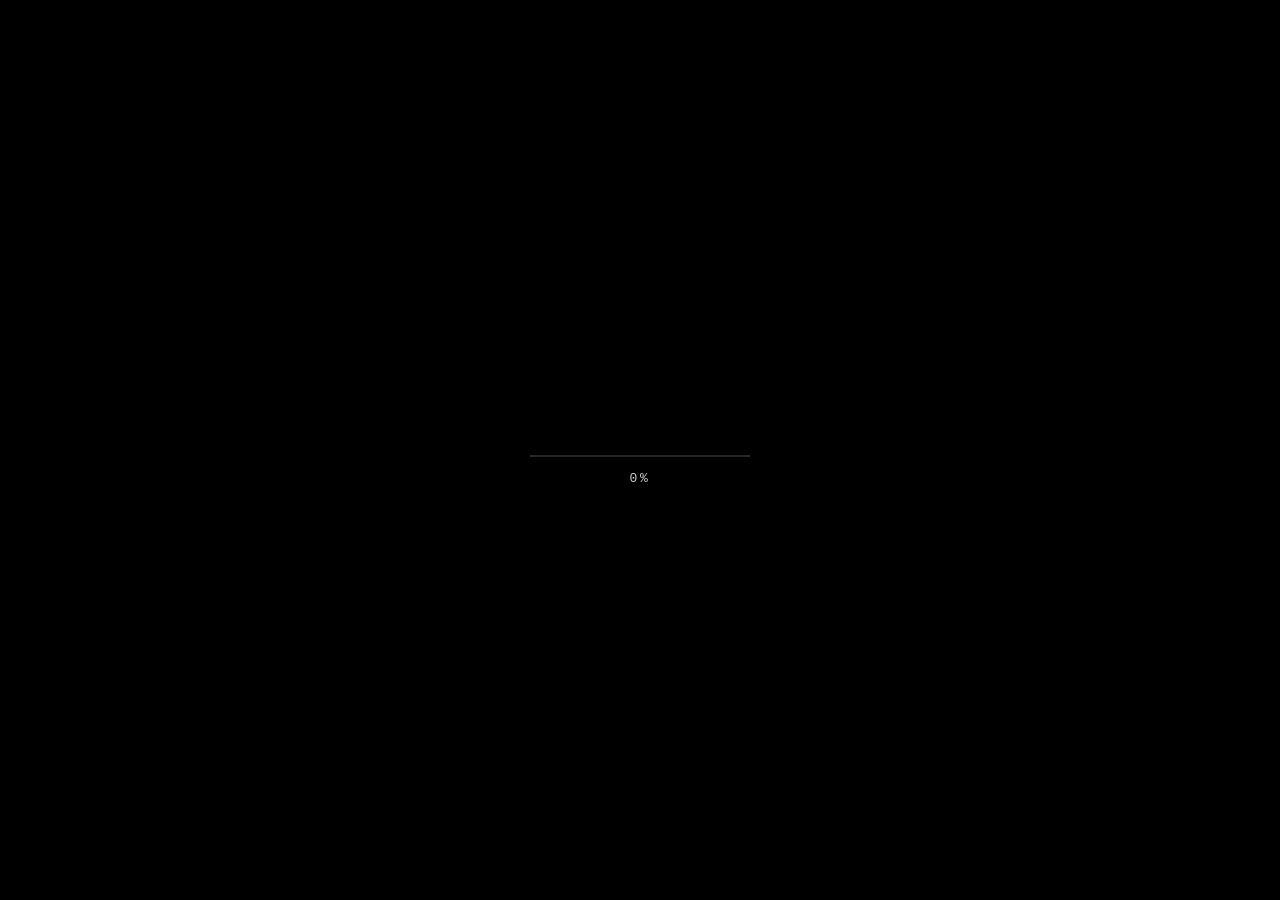
==== index.html @ 99e45f7d "first commit" ====
<!DOCTYPE html>
<html lang="en">
<head>
<meta charset="UTF-8" />
<meta name="viewport" content="width=device-width, initial-scale=1.0" />
<title>5amclouds — Photography</title>
<meta name="description" content="5amclouds photography portfolio" />
<link rel="stylesheet" href="css/style.css" />
<script type="importmap">
{
  "imports": {
    "three": "https://unpkg.com/three@0.160.0/build/three.module.js"
  }
}
</script>
</head>
<body>

  <!-- Loading Screen -->
  <div id="loader" class="loader">
    <pre id="ascii-text" class="ascii-text" aria-hidden="true"></pre>
    <div class="loader-bottom">
      <div class="loader-bar"><div id="loader-bar-fill" class="loader-bar-fill"></div></div>
      <div id="loader-percent" class="loader-percent">0%</div>
    </div>
  </div>

  <!-- Main Site -->
  <div id="site" class="site">
    <header class="chrome-header">
      <span class="brand-mark">5AMCLOUDS</span>
      <a href="info.html" class="info-link">Info</a>
    </header>

    <canvas id="scene-canvas"></canvas>

    <footer class="chrome-footer">
      <p>&copy; <span id="year"></span> 5amclouds</p>
    </footer>
  </div>

  <!-- Detail Panel -->
  <div id="detail" class="detail">
    <div class="detail-scrim"></div>
    <button id="detailClose" class="detail-close" aria-label="Close">&times;</button>
    <div class="detail-panel">
      <p class="detail-category" id="detailCategory"></p>
      <h2 class="detail-title" id="detailTitle"></h2>
      <p class="detail-description" id="detailDescription"></p>
      <div class="detail-meta">
        <div class="detail-meta-row">
          <span class="detail-meta-label">File</span>
          <span class="detail-meta-value" id="detailFile"></span>
        </div>
      </div>
      <button id="detailCloseBtn" class="detail-close-btn">Close</button>
    </div>
  </div>

  <script src="js/data.js"></script>
  <script type="module" src="js/gallery.js"></script>
</body>
</html>
---- css/style.css ----
:root {
  --white: #ffffff;
  --black: #000000;
  --maroon: #580000;
  --maroon-light: #8a1a1a;
  --shadow: rgba(0, 0, 0, 0.35);
  --serif: Georgia, 'Times New Roman', Times, serif;
  --sans: 'Helvetica Neue', Arial, sans-serif;
}

* { box-sizing: border-box; }

html, body {
  margin: 0;
  padding: 0;
  width: 100%;
  height: 100%;
  background: var(--white);
  color: var(--black);
  font-family: var(--sans);
  overflow: hidden;
}

body.info-body { overflow: auto; }

/* ---------- Loading Screen ---------- */
.loader {
  position: fixed;
  inset: 0;
  background: var(--black);
  color: var(--white);
  display: flex;
  flex-direction: column;
  align-items: center;
  justify-content: center;
  z-index: 1000;
  transition: opacity 0.9s cubic-bezier(0.4, 0, 0.2, 1), visibility 0.9s;
}

.loader.hidden {
  opacity: 0;
  visibility: hidden;
  pointer-events: none;
}

.ascii-text {
  font-family: 'Courier New', monospace;
  font-weight: bold;
  font-size: clamp(14px, 4vw, 34px);
  letter-spacing: 0.35em;
  color: var(--white);
  margin: 0 0 40px 0;
  white-space: pre;
  text-align: center;
}

.ascii-text .noise {
  color: rgba(255, 255, 255, 0.25);
}

.loader-bottom {
  display: flex;
  flex-direction: column;
  align-items: center;
  gap: 14px;
  width: 220px;
}

.loader-bar {
  width: 100%;
  height: 2px;
  background: rgba(255, 255, 255, 0.15);
}

.loader-bar-fill {
  height: 100%;
  width: 0%;
  background: var(--white);
  transition: width 0.15s linear;
}

.loader-percent {
  font-family: 'Courier New', monospace;
  font-size: 13px;
  letter-spacing: 0.2em;
  color: rgba(255, 255, 255, 0.8);
}

/* ---------- Site chrome ---------- */
.site {
  position: fixed;
  inset: 0;
  opacity: 0;
  transition: opacity 1s ease;
}

.site.visible { opacity: 1; }

.chrome-header {
  position: fixed;
  top: 0;
  left: 0;
  right: 0;
  display: flex;
  align-items: center;
  justify-content: space-between;
  padding: 28px 36px;
  z-index: 20;
  pointer-events: none;
}

.chrome-header > * { pointer-events: auto; }

.brand-mark {
  font-family: var(--sans);
  font-weight: 800;
  font-size: 14px;
  letter-spacing: 0.18em;
  color: var(--black);
}

.info-link {
  font-family: var(--sans);
  font-size: 13px;
  letter-spacing: 0.12em;
  text-transform: uppercase;
  color: var(--black);
  text-decoration: none;
  border-bottom: 1px solid transparent;
  transition: border-color 0.25s ease, color 0.25s ease;
}

.info-link:hover {
  color: var(--maroon);
  border-color: var(--maroon);
}

.chrome-footer {
  position: fixed;
  bottom: 0;
  left: 0;
  padding: 22px 36px;
  z-index: 20;
  pointer-events: none;
}

.chrome-footer p {
  margin: 0;
  font-size: 12px;
  letter-spacing: 0.08em;
  color: rgba(0, 0, 0, 0.5);
}

#scene-canvas {
  position: fixed;
  inset: 0;
  display: block;
  cursor: pointer;
}

/* ---------- Detail Panel ---------- */
.detail {
  position: fixed;
  inset: 0;
  z-index: 50;
  opacity: 0;
  visibility: hidden;
  transition: opacity 0.5s ease, visibility 0.5s;
}

.detail.open {
  opacity: 1;
  visibility: visible;
}

.detail-scrim {
  position: absolute;
  inset: 0;
  background: rgba(0, 0, 0, 0.82);
}

.detail-close {
  position: absolute;
  top: 28px;
  right: 36px;
  background: none;
  border: none;
  color: var(--white);
  font-size: 30px;
  line-height: 1;
  cursor: pointer;
  z-index: 2;
}

.detail-close:hover { color: var(--maroon-light); }

.detail-panel {
  position: absolute;
  top: 50%;
  right: 8%;
  transform: translateY(-50%);
  max-width: 460px;
  width: 90%;
  color: var(--white);
}

.detail-category {
  margin: 0 0 14px;
  font-size: 12px;
  letter-spacing: 0.2em;
  text-transform: uppercase;
  color: var(--maroon-light);
}

.detail-title {
  margin: 0 0 20px;
  font-family: var(--serif);
  font-weight: 400;
  font-size: clamp(28px, 4vw, 40px);
  color: var(--white);
}

.detail-description {
  margin: 0 0 24px;
  font-size: 15px;
  line-height: 1.6;
  color: rgba(255, 255, 255, 0.75);
}

.detail-description:empty { display: none; }

.detail-meta {
  border-top: 1px solid rgba(255, 255, 255, 0.2);
  padding-top: 16px;
  margin-bottom: 28px;
}

.detail-meta-row {
  display: flex;
  justify-content: space-between;
  font-size: 13px;
  padding: 4px 0;
}

.detail-meta-label {
  color: rgba(255, 255, 255, 0.5);
  letter-spacing: 0.08em;
}

.detail-meta-value {
  color: var(--white);
  font-family: 'Courier New', monospace;
}

.detail-close-btn {
  background: none;
  border: 1px solid rgba(255, 255, 255, 0.5);
  color: var(--white);
  padding: 10px 22px;
  font-size: 13px;
  letter-spacing: 0.1em;
  text-transform: uppercase;
  cursor: pointer;
  transition: background 0.25s ease, border-color 0.25s ease;
}

.detail-close-btn:hover {
  background: var(--maroon);
  border-color: var(--maroon);
}

@media (max-width: 640px) {
  .detail-panel {
    right: 6%;
    left: 6%;
    max-width: none;
  }
}

/* ---------- Info Page ---------- */
.info-main {
  display: flex;
  flex-wrap: wrap;
  gap: 60px;
  max-width: 1200px;
  margin: 0 auto;
  padding: 140px 36px 100px;
}

.info-left {
  flex: 1 1 460px;
}

.info-right {
  flex: 0 1 320px;
  padding-top: 4px;
}

.info-label {
  font-size: 12px;
  letter-spacing: 0.2em;
  text-transform: uppercase;
  color: rgba(0, 0, 0, 0.45);
  margin: 0 0 22px;
}

.info-headline {
  font-family: var(--serif);
  font-weight: 400;
  font-size: clamp(30px, 5vw, 52px);
  line-height: 1.25;
  margin: 0 0 28px;
  color: var(--black);
}

.info-body-text {
  font-size: 16px;
  line-height: 1.7;
  color: rgba(0, 0, 0, 0.7);
  max-width: 640px;
}

.info-body-text code {
  background: rgba(0, 0, 0, 0.06);
  padding: 2px 6px;
  font-size: 14px;
}

.info-contact-row {
  display: flex;
  flex-direction: column;
  gap: 4px;
  padding: 14px 0;
  border-bottom: 1px solid rgba(0, 0, 0, 0.1);
}

.info-contact-label {
  font-size: 12px;
  letter-spacing: 0.1em;
  text-transform: uppercase;
  color: rgba(0, 0, 0, 0.45);
}

.info-contact-value {
  font-size: 16px;
  color: var(--black);
}

.info-contact-link {
  color: var(--maroon);
  text-decoration: none;
}

.info-contact-link:hover {
  text-decoration: underline;
}

.info-footer {
  position: static;
  padding: 0 36px 60px;
}

@media (max-width: 640px) {
  .info-main { padding-top: 110px; }
}
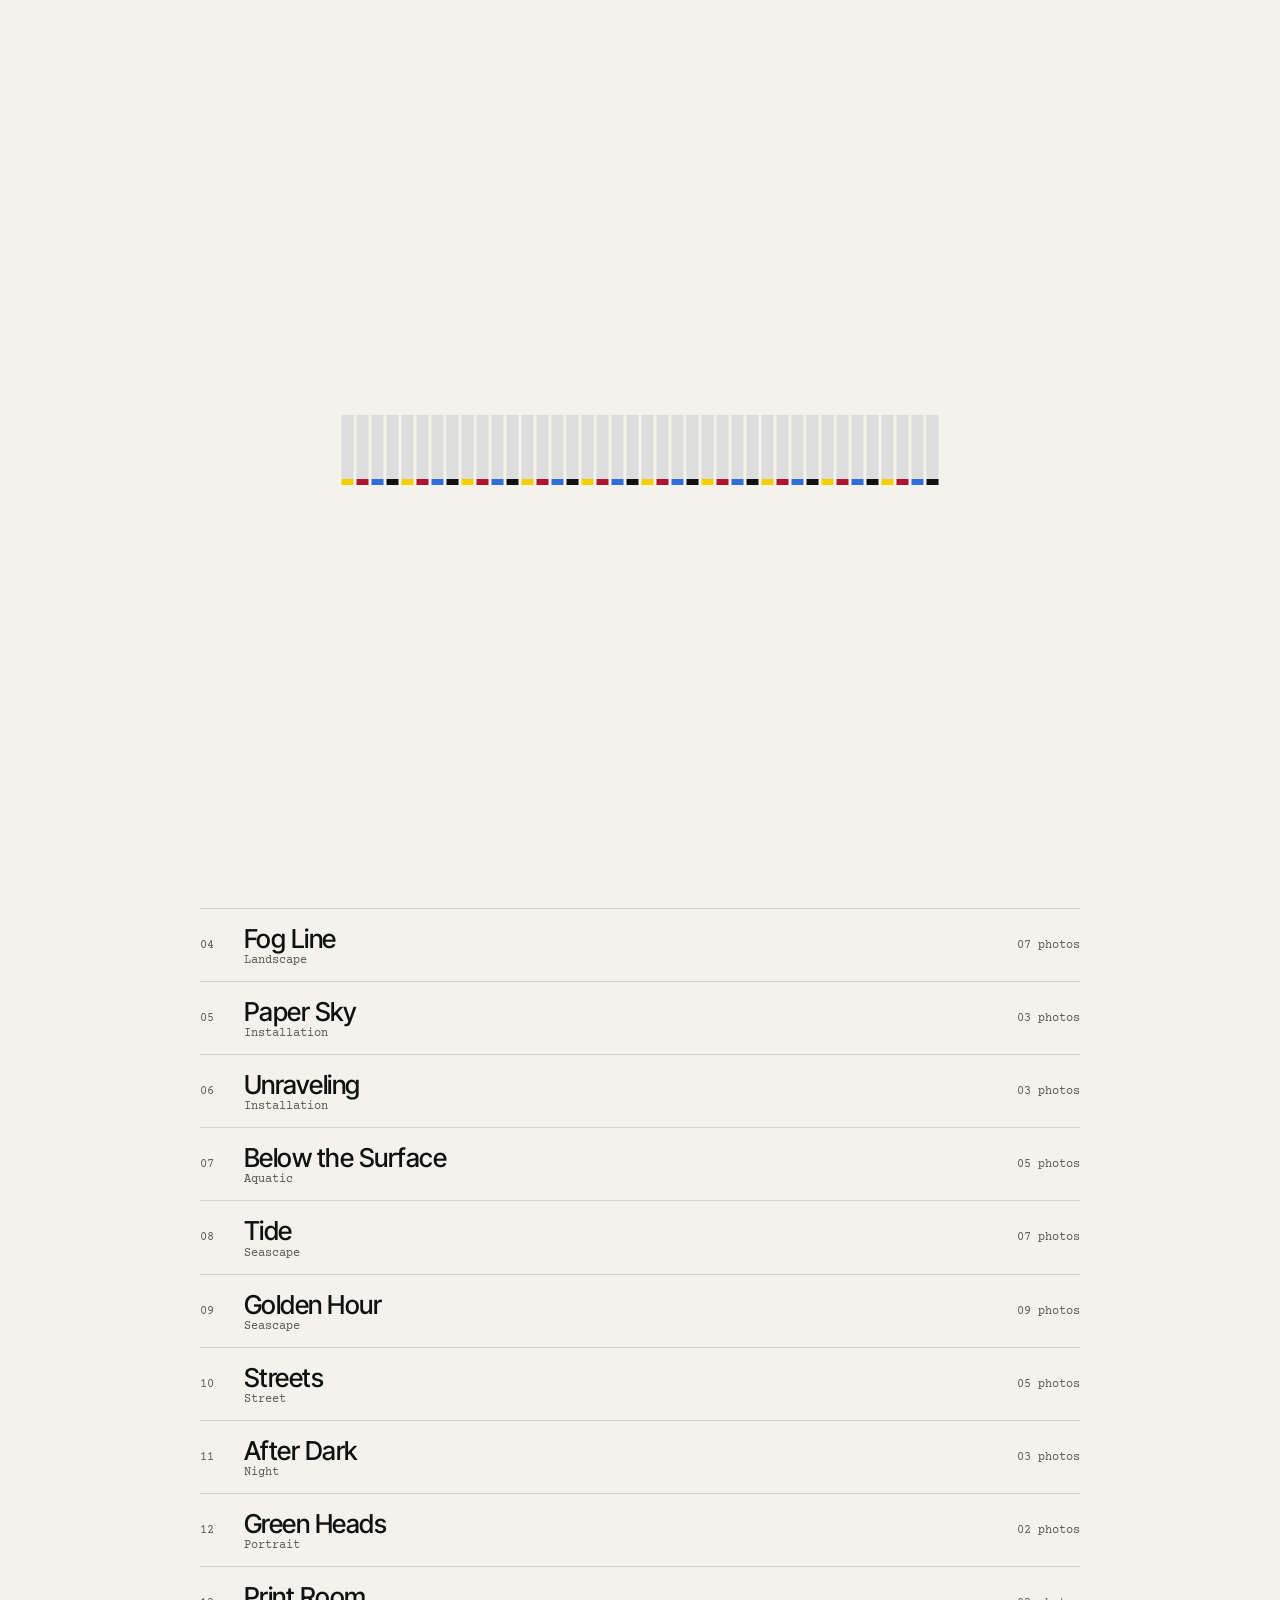
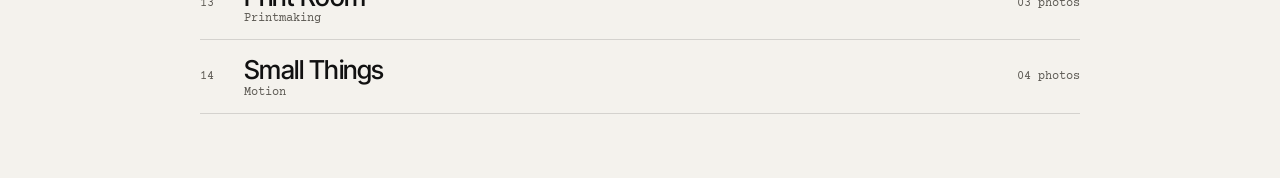
==== commit 8e5ff964: "portfolio incoming heh" ====
--- a/index.html
+++ b/index.html
@@ -1,63 +1,1072 @@
-<!DOCTYPE html>
+<!doctype html>
 <html lang="en">
 <head>
-<meta charset="UTF-8" />
-<meta name="viewport" content="width=device-width, initial-scale=1.0" />
-<title>5amclouds — Photography</title>
-<meta name="description" content="5amclouds photography portfolio" />
-<link rel="stylesheet" href="css/style.css" />
-<script type="importmap">
-{
-  "imports": {
-    "three": "https://unpkg.com/three@0.160.0/build/three.module.js"
-  }
-}
-</script>
+<meta charset="utf-8" />
+<meta name="viewport" content="width=device-width, initial-scale=1" />
+<title>Hasina Esteqlal | Photography Archive</title>
+<meta name="description" content="Photography archive of Hasina Esteqlal, Bay Area." />
+<meta property="og:title" content="Hasina Esteqlal | Photography Archive" />
+<meta property="og:description" content="Photography archive of Hasina Esteqlal, Bay Area." />
+<link rel="preconnect" href="https://fonts.googleapis.com" />
+<link rel="preconnect" href="https://fonts.gstatic.com" crossorigin />
+<link rel="stylesheet" href="https://fonts.googleapis.com/css2?family=Inter+Tight:wght@300;400;500;600&family=Courier+Prime&family=Caveat:wght@500&display=swap" />
+<link rel="stylesheet" href="https://fonts.googleapis.com/css2?family=Inter+Tight:wght@700&display=swap" />
+<link rel="stylesheet" href="https://fonts.googleapis.com/css2?family=Libre+Caslon+Text:wght@400;700&display=swap" />
+<link rel="stylesheet" href="https://fonts.googleapis.com/css2?family=Vazirmatn:wght@500&display=swap" />
+<link rel="stylesheet" href="https://fonts.googleapis.com/css2?family=Lalezar&display=swap" />
+<style>
+  :root {
+    --paper: #f4f2ed; --ink: #111; --yellow: #f4d000; --red: #b3122e;
+    --muted: #5d5a54; --line: rgba(17,17,17,.14);
+    --ui: "Inter Tight", system-ui, sans-serif;
+    --mono: "Courier Prime", "Courier New", monospace;
+    --hand: "Caveat", cursive;
+    --pad: clamp(16px, 3vw, 32px);
+  }
+  * { box-sizing: border-box; }
+  html, body { margin: 0; background: var(--paper); color: var(--ink); }
+  body { font: 400 12px/1.5 var(--ui); -webkit-font-smoothing: antialiased; }
+  a { color: inherit; text-decoration: none; }
+  img { -webkit-user-drag: none; user-select: none; -webkit-touch-callout: none; }
+  ::selection { background: var(--yellow); }
+  :focus-visible { outline: 2px solid var(--red); outline-offset: 2px; }
+
+  /* header */
+  .hd { position: fixed; inset: 0 0 auto; z-index: 20; display: flex; justify-content: space-between;
+    align-items: center; gap: 12px; padding: 6px var(--pad); background: rgba(244,242,237,.92);
+    backdrop-filter: blur(8px); border-bottom: 1px solid var(--line); }
+  .hd__id { display: flex; flex-direction: column; justify-content: center; min-height: 44px; }
+  .hd__name { font-weight: 600; font-size: 13px; letter-spacing: -.01em; }
+  .hd__time { font: 12px/1.2 var(--mono); color: var(--muted); }
+  .hd nav { display: flex; align-items: center; flex-wrap: wrap; justify-content: flex-end; }
+  .hd nav a { display: inline-flex; align-items: center; min-height: 44px; min-width: 44px;
+    justify-content: center; padding: 0 6px; }
+  .hd nav a[aria-current="page"] { text-decoration: underline; text-decoration-color: var(--red);
+    text-decoration-thickness: 2px; text-underline-offset: 4px; }
+  .hd nav .sep { color: var(--muted); }
+
+  main { padding-top: 58px; min-height: 100vh; transition: opacity .22s ease; }
+  main.is-out { opacity: 0; }
+  .view { padding: 0 var(--pad); }
+  .label { font: 12px var(--mono); color: var(--muted); }
+
+  /* home */
+  #hero { min-height: 70vh; display: flex; flex-direction: column; align-items: center;
+    justify-content: center; text-align: center; font: 14px/1.6 var(--mono); }
+  #hero span:last-child { color: var(--muted); }
+  .x-sc { position: relative; width: 100%; height: 580px; perspective: 1100px; touch-action: none;
+    cursor: grab; user-select: none; overflow: hidden; }
+  .x-sc.is-drag { cursor: grabbing; }
+  .x-st { position: absolute; left: 50%; top: 50%; transform-style: preserve-3d; }
+  /* true shape: longest side fixed at --L, the other follows the image ratio (--fw, --fh) */
+  .x-c { --L: 60px; position: absolute; width: calc(var(--L) * var(--fw, 1)); height: calc(var(--L) * var(--fh, 1));
+    left: calc(var(--L) * var(--fw, 1) / -2); top: calc(var(--L) * var(--fh, 1) / -2); padding: 0; border: 0; outline: 0;
+    background: none; cursor: pointer; transform: var(--t) scale(var(--s, 1)); transition: transform .2s; }
+  .x-c img { display: block; width: 100%; height: 100%; object-fit: fill; border: 0; outline: 0; padding: 0;
+    box-shadow: 0 1px 4px rgba(0,0,0,.12); pointer-events: none; }
+  .x-c i { position: absolute; left: 50%; top: 100%; margin-top: 3px; transform: translateX(-50%) scale(.625);
+    transform-origin: 50% 0; font: normal 12px/1.3 var(--mono); white-space: nowrap; background: var(--paper); padding: 0 3px;
+    opacity: 0; pointer-events: none; }
+  .x-c:hover, .x-c.is-on { --s: 1.6; }
+  .x-c:hover i, .x-c.is-on i { opacity: 1; }
+  #hero h2 { margin: 4px 0 0; font: 700 28px/1.1 var(--ui); letter-spacing: -.02em; }
+  #hero .x-h { margin: 4px 0 0; font: 12px var(--mono); color: var(--muted); }
+  @media (max-width: 600px) {
+    .x-sc { height: 380px; }
+    .x-c { --L: 43px; }
+  }
+  .list { list-style: none; margin: 0 auto 64px; padding: 0; max-width: 880px; border-top: 1px solid var(--ink); }
+  .list a { display: grid; grid-template-columns: 32px 1fr auto; align-items: baseline; gap: 12px;
+    min-height: 52px; padding: 14px 0; border-bottom: 1px solid var(--line); }
+  .list__name { font-size: clamp(18px, 2.4vw, 26px); font-weight: 500; letter-spacing: -.02em; line-height: 1.2; }
+  .list__cat { display: block; font: 12px var(--mono); color: var(--muted); letter-spacing: 0; font-weight: 400; }
+  .list a:hover .list__name { color: var(--red); }
+
+  /* series */
+  .s-head { display: flex; flex-direction: column; align-items: flex-start; gap: 8px; padding: 20px 0 0; }
+  .s-head h1 { margin: 0; font: 500 64px/1 var(--hand); color: var(--red); }
+  .row { --h: 56vh; --can: 110px; overflow-x: auto; overflow-y: hidden; padding: 64px var(--pad) 60px;
+    margin: 0 calc(-1 * var(--pad)); scrollbar-width: none; scroll-snap-type: x proximity; }
+  .row::-webkit-scrollbar { display: none; }
+  .x-film { display: flex; align-items: center; width: max-content; }
+  .x-can { position: relative; z-index: 2; flex: none; width: var(--can); height: calc(var(--h) * .5 + 60px);
+    display: flex; flex-direction: column; filter: drop-shadow(2px 3px 0 rgba(17,17,17,.18)); transform: rotate(-1.5deg); }
+  .x-can i { height: 16px; margin: 0 -6px; border: 1.5px solid var(--ink); border-radius: 7px 9px 6px 8px;
+    background: repeating-linear-gradient(90deg, #8f8d88 0 6px, #b9b7b1 6px 9px); }
+  .x-can div { flex: 1; margin: -1px 0; border: 1.5px solid var(--ink); background: #1f7a3a; color: #fff;
+    display: flex; flex-direction: column; align-items: center; justify-content: center; gap: 6px;
+    text-align: center; padding: 6px; border-radius: 3px 5px 2px 4px; }
+  .x-can b { font: 700 clamp(24px, 3.4vw, 34px)/1 var(--ui); letter-spacing: -.02em; }
+  .x-can small { font: 600 12px/1.2 var(--ui); text-transform: uppercase; letter-spacing: .06em; overflow-wrap: anywhere; }
+  .x-can em { font: normal 12px var(--mono); }
+  .x-strip { position: relative; display: flex; align-items: center; gap: 10px; margin: 0 40px 0 -16px; padding: 28px 10px 28px 26px;
+    border-radius: 4px 10px 6px 12px / 12px 5px 10px 6px;
+    background: url("data:image/svg+xml,%3Csvg xmlns='http://www.w3.org/2000/svg' width='66' height='28'%3E%3Cg fill='%23f4f2ed'%3E%3Crect x='5' y='9' width='12' height='10' rx='3'/%3E%3Crect x='27' y='8.5' width='12.5' height='10.5' rx='3.5'/%3E%3Crect x='49' y='9.5' width='11.5' height='9.5' rx='2.5'/%3E%3C/g%3E%3C/svg%3E") repeat-x left top,
+      url("data:image/svg+xml,%3Csvg xmlns='http://www.w3.org/2000/svg' width='66' height='28'%3E%3Cg fill='%23f4f2ed'%3E%3Crect x='6' y='9.5' width='11.5' height='9.5' rx='3'/%3E%3Crect x='27.5' y='9' width='12' height='10' rx='2.5'/%3E%3Crect x='48' y='8.5' width='12.5' height='10.5' rx='3.5'/%3E%3C/g%3E%3C/svg%3E") repeat-x left bottom, #111; }
+  .x-strip::after { content: ""; position: absolute; left: calc(100% - 1px); top: 0; bottom: 0; width: 36px; background: inherit;
+    clip-path: polygon(0 0, 55% 0, 80% 7%, 45% 15%, 95% 24%, 60% 35%, 100% 46%, 50% 57%, 85% 68%, 40% 78%, 75% 89%, 35% 100%, 0 100%); }
+  .x-fr { position: relative; flex: none; }
+  .x-fr:nth-child(odd) { transform: rotate(-.5deg); }
+  .x-fr:nth-child(even) { transform: rotate(.4deg); }
+  .x-clean { display: flex; align-items: center; gap: 24px; width: max-content; }
+  .x-clean .x-cf { position: relative; flex: none; }
+  .row .x-clean .next { padding-left: 16px; }
+  .row button { display: block; height: var(--h); padding: 0; border: 0; background: #4a281a; cursor: zoom-in;
+    scroll-snap-align: start; border-radius: 3px; overflow: hidden; }
+  .row img { display: block; height: 100%; width: 100%; object-fit: cover; }
+  .row button { position: relative; }
+  .x-strip button { background: #222; }
+  .x-clean button { background: var(--line); }
+  .x-note { position: absolute; left: 14px; display: flex; flex-direction: column; align-items: flex-start;
+    font: 500 21px/1 var(--hand); color: #2a2622; white-space: nowrap; pointer-events: none; }
+  .x-note svg { width: 34px; height: 26px; margin-left: 8px; }
+  .x-note.up { bottom: calc(100% + 28px); }
+  .x-note.dn { top: calc(100% + 28px); flex-direction: column-reverse; left: auto; right: 14px; align-items: flex-end; }
+  .x-note.dn svg { transform: scaleY(-1); margin: 0 8px 0 0; }
+  .row .next { flex: none; padding: 0 24px 0 4px; font: 500 30px var(--hand); color: var(--red); white-space: nowrap; }
+  .row .next:hover { text-decoration: underline; }
+  .bar { height: 2px; background: var(--line); margin: 8px 0 12px; }
+  .bar i { display: block; height: 100%; width: 0; background: var(--ink); }
+  .s-foot { display: flex; justify-content: space-between; padding-bottom: 32px; }
+  .row.is-clean { padding-top: 16px; }
+
+  /* home list: exhibited tag */
+  .x-exh { margin-left: 10px; font: 400 12px var(--mono); color: var(--muted); letter-spacing: 0; vertical-align: middle; white-space: nowrap; }
+
+  /* exhibition wall (On Silence) */
+  .x-sr { position: absolute; width: 1px; height: 1px; overflow: hidden; clip: rect(0 0 0 0); white-space: nowrap; }
+  .x-wv { min-height: calc(100vh - 58px); padding-bottom: 4px; background: var(--paper); }
+  .x-wv__in { max-width: 1320px; margin: 0 auto; }
+  .x-wall { display: grid; grid-template-columns: minmax(0, 1fr); margin: 24px auto 0; }
+  /* puzzle tiling: rows of grid cells, one gutter, heights solved from the wall width */
+  .x-tl { --g: 6px; container-type: inline-size; display: flex; flex-direction: column; gap: var(--g); min-width: 0; }
+  @media (min-width: 600px) { .x-tl { --g: 12px; } }
+  .x-r { display: grid; gap: var(--g); grid-template-columns: var(--c); grid-template-rows: minmax(0, 1fr); height: var(--h); }
+  .x-r > .x-pr { height: 100%; min-height: 0; }
+  .x-r2 { grid-template-columns: calc((800cqw - 2 * var(--g)) / 17) minmax(0, 1fr); grid-template-rows: minmax(0, 1fr) minmax(0, 1fr);
+    height: calc((1200cqw - 3 * var(--g)) / 17); }
+  .x-r2 > .x-pr:first-child { grid-row: 1 / 3; }
+  .x-r .x-pr button { height: 100%; }
+  .x-pr { min-width: 0; opacity: 0; transform: translateY(32px);
+    transition: opacity .8s ease var(--dl, 0ms), transform .8s cubic-bezier(.2,.7,.2,1) var(--dl, 0ms); }
+  .x-pr.is-in { opacity: 1; transform: none; }
+  .x-pr button { position: relative; display: block; width: 100%; padding: 0; border: 0; outline: 0; overflow: hidden;
+    background: transparent; cursor: zoom-in; transform: rotate(0); box-shadow: 0 4px 14px -8px rgba(40,30,15,.28); }
+  .x-pr button:focus-visible { outline: 2px solid var(--red); outline-offset: 2px; }
+  .x-pr img { display: block; width: 100%; height: 100%; object-fit: cover; border: 0; outline: 0; padding: 0; transform: rotate(0); }
+  .x-wall > .s-head { padding: 40px 0 20px; }
+  .x-stm { padding: 8px 0 36px; }
+  .x-stm__sh > * { max-width: 68ch; }
+  .x-stm__sh { position: relative; margin: 0; padding: 30px 28px 26px; background: #fff; color: #1d1b18;
+    font: 400 15px/1.65 "Libre Caslon Text", Georgia, serif; transform: rotate(0);
+    box-shadow: 0 1px 2px rgba(40,30,15,.1), 0 14px 24px -14px rgba(40,30,15,.45); }
+  .x-stm__sh h2 { margin: 0 0 14px; font: inherit; font-weight: 700; }
+  .x-stm__sh p { margin: 0 0 14px; }
+  .x-stm__sh p:last-child { margin: 0; }
+  .x-stm__ex { margin: 16px 0 0; font: 12px var(--mono); color: var(--muted); text-align: center; }
+  .x-wv .next { display: flex; align-items: center; width: max-content; min-height: 44px; margin: 64px auto 24px;
+    font: 500 30px var(--hand); color: var(--red); }
+  .x-wv .next:hover { text-decoration: underline; }
+  @media (min-width: 960px) {
+    .x-wall { max-width: 1000px; margin-top: 48px; }
+    .x-stm { padding-bottom: 48px; }
+  }
+  @media (prefers-reduced-motion: reduce) { .x-pr { opacity: 1; transform: none; transition: none; } }
+
+  /* index: stacked deck */
+  .x-dk { --cw: 260px; --ch: 180px; --ang: 24deg; position: relative; height: calc(100vh - 58px); height: calc(100svh - 58px);
+    overflow: hidden; perspective: 1600px; touch-action: none; user-select: none; cursor: grab; background: var(--paper); }
+  .x-dk__sh { position: absolute; left: 50%; top: 50%; width: 120%; height: 140px; margin: -70px 0 0 -60%; pointer-events: none;
+    background: radial-gradient(closest-side, rgba(17,17,17,.16), rgba(17,17,17,0)); filter: blur(10px);
+    transform: translateY(60px) rotate(calc(var(--ang) * -1)); }
+  .x-dk__n { position: absolute; top: 14px; left: var(--pad); z-index: 400; margin: 0; display: flex; flex-direction: column;
+    font: 12px/1.5 var(--mono); pointer-events: none; }
+  .x-dk__n span + span { color: var(--muted); }
+  /* true shape: every card shares one height, width follows its own ratio (--r) */
+  .x-dk__c { position: absolute; left: 50%; top: 50%; width: calc(var(--ch) * var(--r, 1.5)); height: var(--ch);
+    margin: calc(var(--ch) / -2) 0 0 calc(var(--ch) * var(--r, 1.5) / -2);
+    padding: 0; border: 0; background: #ddd; cursor: pointer; will-change: transform;
+    box-shadow: 0 14px 22px -14px rgba(17,17,17,.5), 0 0 0 1px rgba(17,17,17,.06);
+    transition: transform .45s cubic-bezier(.22,.61,.36,1), opacity .3s ease; }
+  .x-dk__c img { display: block; width: 100%; height: 100%; object-fit: fill; pointer-events: none; }
+  .x-dk__c.is-on { cursor: zoom-in; }
+  .x-dk.is-open .x-dk__c, .x-dk.is-open .x-dk__sh { opacity: 0; }
+  .x-dk .x-dk__c.is-hid { opacity: 0; transition: none; }
+  .x-dk__open { position: absolute; inset: 0; z-index: 500; display: flex; align-items: center; justify-content: center;
+    visibility: hidden; cursor: zoom-out; }
+  .x-dk__open.is-open { visibility: visible; }
+  .x-dk__open figure { margin: 0; display: flex; flex-direction: column; align-items: flex-start; }
+  .x-dk__m { background: #ddd; transform-origin: 50% 50%; will-change: transform; }
+  .x-dk__m img { display: block; width: 100%; height: 100%; object-fit: fill; }
+  .x-dk__cap { margin-top: 14px; font: 12px/1.5 var(--mono); opacity: 0; transition: opacity .3s ease; }
+  .x-dk__cap span { display: block; }
+  .x-dk__cap span + span { color: var(--muted); }
+  .x-dk__open.is-open .x-dk__cap.is-in { opacity: 1; transition-delay: .25s; }
+  @media (max-width: 600px) {
+    .x-dk { --cw: 150px; --ch: 105px; --ang: 62deg; height: calc(100vh - 96px); height: calc(100svh - 96px); }
+  }
+  @media (prefers-reduced-motion: reduce) { .x-dk__c, .x-dk__cap { transition: none !important; } }
+
+  /* about */
+  .about { max-width: 1040px; margin: 0 auto; padding: 14vh 0 80px; text-align: center; overflow-x: clip; }
+  .x-ab { margin: 0; font: 400 34px/1.6 var(--ui); letter-spacing: -.02em; color: var(--ink);
+    animation: x-ab-fade .5s ease both; }
+  .x-tw { white-space: nowrap; }
+  .x-br { display: inline-block; white-space: nowrap; color: var(--muted); font-weight: 300; margin: 0 .08em; }
+  .x-th { display: inline-block; position: relative; vertical-align: middle; margin: 0 .12em; padding: 0; border: 0;
+    background: none; cursor: zoom-in; height: 1.6em; aspect-ratio: 4 / 3; font: inherit; line-height: 0;
+    transition: transform .25s cubic-bezier(.2,.7,.2,1); transform-origin: center; z-index: 1; }
+  .x-th.is-p { aspect-ratio: 3 / 4; }
+  .x-th img { display: block; width: 100%; height: 100%; object-fit: fill;
+    animation: x-ab-pop .45s cubic-bezier(.3,1.4,.5,1) both; animation-delay: calc(.55s + var(--i) * .12s); }
+  .x-th:hover, .x-th:focus-visible, .x-th:active { transform: scale(2.2); z-index: 5; }
+  .x-th:focus-visible { outline-offset: 1px; outline-width: 1px; }
+  @keyframes x-ab-fade { from { opacity: 0; } to { opacity: 1; } }
+  @keyframes x-ab-pop { from { transform: scale(0); } to { transform: scale(1); } }
+  .x-ab-meta { margin: 56px 0 0; font: 13px/1.7 var(--mono); color: var(--muted); }
+  .x-ab-meta p { margin: 0; }
+  .x-ab-meta a { display: inline-flex; align-items: center; min-height: 44px; color: var(--ink);
+    border-bottom: 1px solid transparent; }
+  .x-ab-meta a:hover { color: var(--red); }
+  .x-ab-meta .x-ab-links { display: flex; justify-content: center; flex-wrap: wrap; gap: 0 20px; }
+  .x-ab-pt { display: block; width: 100%; max-width: 720px; aspect-ratio: 3 / 2; margin: 48px auto 0; padding: 0; border: 0; outline: 0;
+    background: transparent; cursor: zoom-in; overflow: hidden; transform: none; box-shadow: 0 4px 14px -8px rgba(40,30,15,.28); }
+  .x-ab-pt:focus-visible { outline: 2px solid var(--red); outline-offset: 2px; }
+  .x-ab-pt img { display: block; width: 100%; height: 100%; object-fit: cover; border: 0; }
+  .x-ab-pt + .x-ab-meta { margin-top: 48px; }
+  @media (max-width: 600px) {
+    .about { padding: 8vh 0 56px; }
+    .x-ab { font-size: 22px; }
+    .x-ab-meta { margin-top: 40px; }
+  }
+  @media (prefers-reduced-motion: reduce) {
+    .x-ab, .x-th img { animation: none; }
+    .x-th { transition: none; }
+  }
+  .ft { padding: 24px var(--pad); border-top: 1px solid var(--line); font: 12px var(--mono); color: var(--muted); }
+
+  /* lightbox */
+  .lb { position: fixed; inset: 0; z-index: 50; background: rgba(10,10,10,.94); display: none;
+    align-items: center; justify-content: center; }
+  .lb.is-open { display: flex; }
+  .lb figure { margin: 0; display: flex; flex-direction: column; align-items: center; gap: 12px; }
+  .lb img { max-width: 92vw; max-height: 86vh; object-fit: contain; display: block; }
+  .lb figcaption { font: 12px var(--mono); color: #cfccc4; }
+  .lb button { position: absolute; width: 48px; height: 48px; border: 0; background: none; color: #f4f2ed;
+    font: 22px var(--ui); cursor: pointer; }
+  .lb button:hover { color: var(--yellow); }
+  .lb .x { top: 8px; right: 8px; }
+  .lb .pv { left: 4px; top: 50%; transform: translateY(-50%); }
+  .lb .nx { right: 4px; top: 50%; transform: translateY(-50%); }
+
+  @media (max-width: 600px) {
+    .hd { align-items: flex-start; }
+    .hd nav a { padding: 0 3px; min-width: 44px; }
+    .hd nav .sep { display: none; }
+    main { padding-top: 96px; }
+    .row { --h: 42vh; --can: 80px; padding-top: 58px; padding-bottom: 56px; }
+    .s-head h1 { font-size: 44px; }
+    .x-note { font-size: 19px; }
+    .x-note.opt { display: none; }
+    .list a { grid-template-columns: 26px 1fr auto; }
+  }
+  @media (prefers-reduced-motion: reduce) { main { transition: none; } }
+
+  /* intro overlay, first load only */
+  .x-in { position: fixed; inset: 0; z-index: 1000; background: #f4f2ed; overflow: hidden; cursor: pointer;
+    transition: opacity .8s ease; }
+  .x-in.is-out { opacity: 0; }
+  .x-in__row { position: absolute; left: 50%; top: 50%; transform: translate(-50%, -50%); }
+  .x-in__sq { display: flex; gap: 3px; transform-origin: 0 50%; transition: transform .48s cubic-bezier(.65,0,.35,1); }
+  .x-in__sq.is-gone { transform: scaleX(0); }
+  .x-in__s { box-sizing: content-box; flex: none; width: 12px; height: 64px; border-bottom: 6px solid #111;
+    background: #ddd 50% 50% / cover no-repeat; opacity: 0; will-change: transform; }
+  .x-in__txt { position: absolute; inset: 0; display: flex; flex-direction: column; align-items: center;
+    justify-content: center; gap: 6px; padding: 0 16px; text-align: center; pointer-events: none; }
+  .x-in__name { margin: 0; font: 600 20px/1.2 "Inter Tight", system-ui, sans-serif; color: #141210;
+    text-transform: uppercase; letter-spacing: .32em; margin-right: -.32em; white-space: nowrap; }
+  .x-in__name span { visibility: hidden; }
+  .x-in__name span.on { visibility: visible; }
+  .x-in__name .x-in__caret { visibility: visible; display: none; position: relative; width: 0; height: .9em;
+    vertical-align: -.1em; }
+  .x-in__name .x-in__caret.is-on { display: inline-block; }
+  .x-in__caret::after { content: ""; position: absolute; left: 2px; top: 0; bottom: 0; width: 2px; background: #141210; }
+  .x-in__caret.is-on::after { animation: x-blink 1s steps(1) infinite; }
+  @keyframes x-blink { 50% { opacity: 0; } }
+  /* Farsi hero: Lalezar poster line with a halftone offset shadow */
+  .x-in__fa { position: relative; isolation: isolate; display: inline-block; margin: 0;
+    font: 400 clamp(64px, 16vw, 200px)/1.25 "Lalezar", "Vazirmatn", "Noto Naskh Arabic", sans-serif;
+    font-synthesis: none; color: #141210; letter-spacing: 0; white-space: nowrap; text-align: center;
+    opacity: 0; transform: scale(1.04); transition: opacity .3s ease, transform .5s cubic-bezier(.2,.7,.2,1); }
+  .x-in__fa.on { opacity: 1; transform: none; }
+  .x-in__ink { position: relative; }
+  .x-in__dot { position: absolute; inset: 0; z-index: -1; color: transparent;
+    background: radial-gradient(circle, #8a1c1c 1.5px, transparent 1.7px) 0 0 / 4px 4px;
+    -webkit-background-clip: text; background-clip: text;
+    opacity: 0; transform: translate(0, 0); transition: opacity .25s ease .15s, transform .45s cubic-bezier(.2,.7,.2,1) .15s; }
+  .x-in__fa.on .x-in__dot { opacity: 1; transform: translate(.06em, .06em); }
+  @media (max-width: 600px) {
+    .x-in__s { width: 8px; height: 46px; }
+    .x-in__name { font-size: 18px; letter-spacing: .26em; margin-right: -.26em; }
+  }
+  @media (prefers-reduced-motion: reduce) {
+    .x-in, .x-in__fa, .x-in__dot { transition: none; }
+    .x-in__row, .x-in__caret { display: none !important; }
+    .x-in__name span { visibility: visible; }
+    .x-in__fa { opacity: 1; }
+  }
+</style>
 </head>
 <body>
-
-  <!-- Loading Screen -->
-  <div id="loader" class="loader">
-    <pre id="ascii-text" class="ascii-text" aria-hidden="true"></pre>
-    <div class="loader-bottom">
-      <div class="loader-bar"><div id="loader-bar-fill" class="loader-bar-fill"></div></div>
-      <div id="loader-percent" class="loader-percent">0%</div>
+<div class="x-in" id="intro" aria-hidden="true">
+  <div class="x-in__row"><div class="x-in__sq"></div></div>
+  <div class="x-in__txt"><p class="x-in__fa" dir="rtl" lang="fa"><span class="x-in__dot" aria-hidden="true">حسینه استقلال</span><span class="x-in__ink">حسینه استقلال</span></p><p class="x-in__name"></p></div>
+</div>
+<header class="hd">
+  <a class="hd__id" href="#/">
+    <span class="hd__name">hasina esteqlal</span>
+    <span class="hd__time" id="clock">&nbsp;</span>
+  </a>
+  <nav aria-label="Main">
+    <a href="#/index" data-r="index">index</a><span class="sep">·</span>
+    <a href="#/series/on-silence" data-r="series">series</a><span class="sep">·</span>
+    <a href="#/about" data-r="about">about</a><span class="sep">·</span>
+    <a href="https://www.instagram.com/555amclouds/" target="_blank" rel="noopener">instagram</a>
+  </nav>
+</header>
+
+<main id="app" aria-live="polite"></main>
+
+<div class="lb" id="lb" role="dialog" aria-modal="true" aria-label="Photo viewer">
+  <button class="x" type="button" aria-label="Close">✕</button>
+  <button class="pv" type="button" aria-label="Previous photo">←</button>
+  <figure id="lb-fig"><figcaption id="lb-cap"></figcaption></figure>
+  <button class="nx" type="button" aria-label="Next photo">→</button>
+</div>
+
+<!-- static image references, so every photo ships with the page -->
+<div id="pool" hidden>
+  <img data-f="pomegranate-carpet" src="assets/pomegranate-carpet.jpg alt="" loading="lazy" />
+  <img data-f="pomegranate-dagger" src="assets/pomegranate-dagger.jpg alt="" loading="lazy" />
+  <img data-f="pomegranate-open" src="assets/pomegranate-open.jpg alt="" loading="lazy" />
+  <img data-f="hasina-portrait-yosemite" src="assets/hasina-portrait-yosemite.jpg alt="" loading="lazy" />
+  <img data-f="pomegranate-palm" src="assets/pomegranate-palm.jpg alt="" loading="lazy" />
+  <img data-f="pomegranate-scissors" src="assets/pomegranate-scissors.jpg alt="" loading="lazy" />
+  <img data-f="pomegranate-gold" src="assets/pomegranate-gold.jpg alt="" loading="lazy" />
+  <img data-f="gold-thread-sway" src="assets/gold-thread-sway.jpg alt="" loading="lazy" />
+  <img data-f="gold-thread-coins" src="assets/gold-thread-coins.jpg alt="" loading="lazy" />
+  <img data-f="gold-thread-shade" src="assets/gold-thread-shade.jpg alt="" loading="lazy" />
+  <img data-f="garden-moss-boulders" src="assets/garden-moss-boulders.jpg alt="" loading="lazy" />
+  <img data-f="garden-pagoda-reflection" src="assets/garden-pagoda-reflection.jpg alt="" loading="lazy" />
+  <img data-f="garden-moss-trunk" src="assets/garden-moss-trunk.jpg alt="" loading="lazy" />
+  <img data-f="garden-stone-lantern" src="assets/garden-stone-lantern.jpg alt="" loading="lazy" />
+  <img data-f="garden-lily-pond" src="assets/garden-lily-pond.jpg alt="" loading="lazy" />
+  <img data-f="garden-lantern-maples" src="assets/garden-lantern-maples.jpg alt="" loading="lazy" />
+  <img data-f="garden-pond-reflection" src="assets/garden-pond-reflection.jpg alt="" loading="lazy" />
+  <img data-f="paper-sky-room" src="assets/paper-sky-room.jpg alt="" loading="lazy" />
+  <img data-f="paper-sky-wave" src="assets/paper-sky-wave.jpg alt="" loading="lazy" />
+  <img data-f="paper-sky-color" src="assets/paper-sky-color.jpg alt="" loading="lazy" />
+  <img data-f="unraveling-carpet-tall" src="assets/unraveling-carpet-tall.jpg alt="" loading="lazy" />
+  <img data-f="unraveling-carpet-melt" src="assets/unraveling-carpet-melt.jpg alt="" loading="lazy" />
+  <img data-f="unraveling-red-wall" src="assets/unraveling-red-wall.jpg alt="" loading="lazy" />
+  <img data-f="surface-aquarium" src="assets/surface-aquarium.jpg alt="" loading="lazy" />
+  <img data-f="surface-alligator" src="assets/surface-alligator.jpg alt="" loading="lazy" />
+  <img data-f="surface-koi" src="assets/surface-koi.jpg alt="" loading="lazy" />
+  <img data-f="tide-blue" src="assets/tide-blue.jpg alt="" loading="lazy" />
+  <img data-f="tide-rocks" src="assets/tide-rocks.jpg alt="" loading="lazy" />
+  <img data-f="tide-dark" src="assets/tide-dark.jpg alt="" loading="lazy" />
+  <img data-f="sunset-figures" src="assets/sunset-figures.jpg alt="" loading="lazy" />
+  <img data-f="sunset-waves" src="assets/sunset-waves.jpg alt="" loading="lazy" />
+  <img data-f="sunset-vertical" src="assets/sunset-vertical.jpg alt="" loading="lazy" />
+  <img data-f="sunset-beach" src="assets/sunset-beach.jpg alt="" loading="lazy" />
+  <img data-f="streets-harbor" src="assets/streets-harbor.jpg alt="" loading="lazy" />
+  <img data-f="streets-stickers" src="assets/streets-stickers.jpg alt="" loading="lazy" />
+  <img data-f="streets-posters" src="assets/streets-posters.jpg alt="" loading="lazy" />
+  <img data-f="graffiti" src="assets/graffiti.jpg alt="" loading="lazy" />
+  <img data-f="night-city-blur" src="assets/night-city-blur.jpg alt="" loading="lazy" />
+  <img data-f="after-dark-neon" src="assets/after-dark-neon.jpg alt="" loading="lazy" />
+  <img data-f="after-dark-lights" src="assets/after-dark-lights.jpg alt="" loading="lazy" />
+  <img data-f="red-dress-script" src="assets/red-dress-script.jpg alt="" loading="lazy" />
+  <img data-f="star-cutout-diptych" src="assets/star-cutout-diptych.jpg alt="" loading="lazy" />
+  <img data-f="star-collage" src="assets/star-collage.jpg alt="" loading="lazy" />
+  <img data-f="fog-path" src="assets/fog-path.jpg alt="" loading="lazy" />
+  <img data-f="fog-oak" src="assets/fog-oak.jpg alt="" loading="lazy" />
+  <img data-f="fog-sign" src="assets/fog-sign.jpg alt="" loading="lazy" />
+  <img data-f="fog-clover" src="assets/fog-clover.jpg alt="" loading="lazy" />
+  <img data-f="fog-blur" src="assets/fog-blur.jpg alt="" loading="lazy" />
+  <img data-f="fog-forest" src="assets/fog-forest.jpg alt="" loading="lazy" />
+  <img data-f="frost-glass" src="assets/frost-glass.jpg alt="" loading="lazy" />
+  <img data-f="jellyfish" src="assets/jellyfish.jpg alt="" loading="lazy" />
+  <img data-f="field-sunset" src="assets/field-sunset.jpg alt="" loading="lazy" />
+  <img data-f="field-cow" src="assets/field-cow.jpg alt="" loading="lazy" />
+  <img data-f="green-head-bridge" src="assets/green-head-bridge.jpg alt="" loading="lazy" />
+  <img data-f="green-heads-door" src="assets/green-heads-door.jpg alt="" loading="lazy" />
+  <img data-f="rug-flat" src="assets/rug-flat.jpg alt="" loading="lazy" />
+  <img data-f="koi-reflection" src="assets/koi-reflection.jpg alt="" loading="lazy" />
+  <img data-f="tide-sailboat" src="assets/tide-sailboat.jpg alt="" loading="lazy" />
+  <img data-f="tide-cliff-cove" src="assets/tide-cliff-cove.jpg alt="" loading="lazy" />
+  <img data-f="tide-sea-cave" src="assets/tide-sea-cave.jpg alt="" loading="lazy" />
+  <img data-f="tide-rock-spray" src="assets/tide-rock-spray.jpg alt="" loading="lazy" />
+  <img data-f="sunset-fire-clouds" src="assets/sunset-fire-clouds.jpg alt="" loading="lazy" />
+  <img data-f="sunset-rays" src="assets/sunset-rays.jpg alt="" loading="lazy" />
+  <img data-f="dusk-bay-eucalyptus" src="assets/dusk-bay-eucalyptus.jpg alt="" loading="lazy" />
+  <img data-f="woods-graffiti" src="assets/woods-graffiti.jpg alt="" loading="lazy" />
+  <img data-f="prints-chihuahua" src="assets/prints-chihuahua.jpg alt="" loading="lazy" />
+  <img data-f="prints-marlboro" src="assets/prints-marlboro.jpg alt="" loading="lazy" />
+  <img data-f="prints-stereo" src="assets/prints-stereo.jpg alt="" loading="lazy" />
+  <img data-f="pomegranate-carpet-live" src="assets/pomegranate-carpet-live.jpg alt="" loading="lazy" />
+  <img data-f="pomegranate-hand-live" src="assets/pomegranate-hand-live.jpg alt="" loading="lazy" />
+  <img data-f="pomegranate-gold-live" src="assets/pomegranate-gold-live.jpg alt="" loading="lazy" />
+  <img data-f="palm-drawing-live" src="assets/palm-drawing-live.jpg alt="" loading="lazy" />
+  <img data-f="circuit-clips-live" src="assets/circuit-clips-live.jpg alt="" loading="lazy" />
+  <img data-f="magazine-live" src="assets/magazine-live.jpg alt="" loading="lazy" />
+  <img data-f="star-pillows-live" src="assets/star-pillows-live.jpg alt="" loading="lazy" />
+  <!-- live clips: animated webp, loop forever, no audio -->
+  <img data-w="pomegranate-carpet-live" src="assets/pomegranate-carpet-live.webp alt="" loading="lazy" decoding="async" />
+  <img data-w="pomegranate-hand-live" src="assets/pomegranate-hand-live.webp alt="" loading="lazy" decoding="async" />
+  <img data-w="pomegranate-gold-live" src="assets/pomegranate-gold-live.webp alt="" loading="lazy" decoding="async" />
+  <img data-w="palm-drawing-live" src="assets/palm-drawing-live.webp alt="" loading="lazy" decoding="async" />
+  <img data-w="circuit-clips-live" src="assets/circuit-clips-live.webp alt="" loading="lazy" decoding="async" />
+  <img data-w="magazine-live" src="assets/magazine-live.webp alt="" loading="lazy" decoding="async" />
+  <img data-w="star-pillows-live" src="assets/star-pillows-live.webp alt="" loading="lazy" decoding="async" />
+</div>
+
+<script>
+const IMG_BASE = 'assets/';
+
+// add new photos here
+const SERIES = [
+  // objects -> body -> self; the face-visible photo is last on purpose
+  { slug: 'on-silence', name: 'On Silence', category: 'Self-portrait & Still Life', layout: 'wall',
+    exhibited: 'Mish Mash, Berkeley · April 2026', photos: [
+    /* in wall order (= lightbox order); clip: the same shot as an animated webp, the still is its poster */
+    { file: 'pomegranate-dagger', w: 1800, h: 1266 },
+    { file: 'pomegranate-carpet', clip: 'pomegranate-carpet-live', w: 1800, h: 1200 },
+    { file: 'star-collage', w: 1200, h: 1800, alt: 'Portrait in a red Kuchi dress with Persian script' },
+    { file: 'star-cutout-diptych', w: 1800, h: 1267 },
+    { file: 'pomegranate-open', w: 1800, h: 1200 },
+    { file: 'pomegranate-palm', clip: 'pomegranate-hand-live', w: 1800, h: 1200 },
+    { file: 'red-dress-script', w: 1201, h: 1800, alt: 'Portrait behind a white star pattern' },
+    { file: 'pomegranate-scissors', w: 1800, h: 1200 },
+    { file: 'pomegranate-gold', clip: 'pomegranate-gold-live', w: 1800, h: 1200 } ] },
+  { slug: 'gold-thread', name: 'Gold Thread', category: 'Textile', photos: [
+    { file: 'gold-thread-sway', w: 1800, h: 1200 }, { file: 'gold-thread-coins', w: 1800, h: 1200 },
+    { file: 'gold-thread-shade', w: 1800, h: 1200 }, { file: 'rug-flat', w: 1003, h: 1504 } ] },
+  { slug: 'moss', name: 'Moss & Still Water', category: 'Landscape', photos: [
+    { file: 'garden-moss-boulders', w: 1200, h: 1800 }, { file: 'garden-pagoda-reflection', w: 1350, h: 1800 },
+    { file: 'garden-moss-trunk', w: 1200, h: 1800 }, { file: 'garden-stone-lantern', w: 1800, h: 1200 },
+    { file: 'garden-lily-pond', w: 1200, h: 1800 }, { file: 'garden-lantern-maples', w: 1200, h: 1800 },
+    { file: 'garden-pond-reflection', w: 1200, h: 1800 } ] },
+  { slug: 'fog', name: 'Fog Line', category: 'Landscape', film: true, photos: [
+    { file: 'fog-path', w: 1800, h: 1350 }, { file: 'fog-oak', w: 1800, h: 1350 },
+    { file: 'fog-sign', w: 1800, h: 1350 }, { file: 'fog-clover', w: 1800, h: 1350 },
+    { file: 'fog-blur', w: 1800, h: 1350 }, { file: 'fog-forest', w: 1800, h: 1350 },
+    { file: 'frost-glass', w: 1800, h: 1350 } ] },
+  { slug: 'paper-sky', name: 'Paper Sky', category: 'Installation', photos: [
+    { file: 'paper-sky-room', w: 1200, h: 1800 }, { file: 'paper-sky-wave', w: 1200, h: 1800 },
+    { file: 'paper-sky-color', w: 1200, h: 1800 } ] },
+  { slug: 'unraveling', name: 'Unraveling', category: 'Installation', photos: [
+    { file: 'unraveling-carpet-tall', w: 1080, h: 1620 }, { file: 'unraveling-carpet-melt', w: 1620, h: 1080 },
+    { file: 'unraveling-red-wall', w: 1620, h: 1080 } ] },
+  { slug: 'below-the-surface', name: 'Below the Surface', category: 'Aquatic', photos: [
+    { file: 'surface-aquarium', w: 1620, h: 1040 }, { file: 'surface-alligator', w: 1080, h: 1620 },
+    { file: 'koi-reflection', w: 1080, h: 1620 }, { file: 'surface-koi', w: 1800, h: 1200 },
+    { file: 'jellyfish', w: 1800, h: 1350 } ] },
+  { slug: 'tide', name: 'Tide', category: 'Seascape', film: false, photos: [
+    { file: 'tide-blue', w: 1200, h: 1800 }, { file: 'tide-rocks', w: 1200, h: 1800 },
+    { file: 'tide-dark', w: 1800, h: 896 }, { file: 'tide-sailboat', w: 1080, h: 1620 },
+    { file: 'tide-cliff-cove', w: 1080, h: 1620 }, { file: 'tide-sea-cave', w: 1080, h: 1620 },
+    { file: 'tide-rock-spray', w: 1080, h: 1620 } ] },
+  { slug: 'golden-hour', name: 'Golden Hour', category: 'Seascape', film: true, photos: [
+    { file: 'sunset-figures', w: 1800, h: 1200 }, { file: 'sunset-waves', w: 1800, h: 1200 },
+    { file: 'sunset-vertical', w: 1200, h: 1800 }, { file: 'sunset-beach', w: 1200, h: 1800 },
+    { file: 'field-sunset', w: 1800, h: 1350 }, { file: 'field-cow', w: 1350, h: 1800 },
+    { file: 'sunset-fire-clouds', w: 1620, h: 1080 }, { file: 'sunset-rays', w: 1620, h: 1080 },
+    { file: 'dusk-bay-eucalyptus', w: 1200, h: 1800 } ] },
+  { slug: 'streets', name: 'Streets', category: 'Street', film: false, photos: [
+    { file: 'streets-harbor', w: 1080, h: 1620 }, { file: 'streets-stickers', w: 1200, h: 1800 },
+    { file: 'streets-posters', w: 1800, h: 1200 }, { file: 'graffiti', w: 1800, h: 1200 },
+    { file: 'woods-graffiti', w: 1080, h: 1620 } ] },
+  { slug: 'after-dark', name: 'After Dark', category: 'Night', photos: [
+    { file: 'night-city-blur', w: 1200, h: 1800 },
+    { file: 'after-dark-neon', w: 1620, h: 1080 }, { file: 'after-dark-lights', w: 1620, h: 1080 } ] },
+  { slug: 'green-heads', name: 'Green Heads', category: 'Portrait', film: true, noHead: true, photos: [
+    { file: 'green-head-bridge', w: 1800, h: 1350 }, { file: 'green-heads-door', w: 1800, h: 1350 } ] },
+  { slug: 'print-room', name: 'Print Room', category: 'Printmaking', photos: [
+    { file: 'prints-chihuahua', w: 1350, h: 1800 }, { file: 'prints-marlboro', w: 1350, h: 1800 },
+    { file: 'prints-stereo', w: 1350, h: 1800 } ] },
+  { slug: 'small-things', name: 'Small Things', category: 'Motion', photos: [
+    { file: 'circuit-clips-live', live: true, w: 1280, h: 970 },
+    { file: 'palm-drawing-live', live: true, w: 1280, h: 960, alt: 'Palm Drawing: henna drawn on a hand' },
+    { file: 'magazine-live', live: true, w: 1280, h: 854 },
+    { file: 'star-pillows-live', live: true, w: 1280, h: 960 } ] },
+];
+
+// sphere color order: top pole (index 0) to bottom pole, reds -> golds -> sunset -> greens -> blues -> neutrals
+const SPHERE_ORDER = [
+  'unraveling-carpet-tall', 'after-dark-lights', 'pomegranate-carpet-live', 'unraveling-red-wall', 'pomegranate-carpet',
+  'palm-drawing-live', 'pomegranate-hand-live', 'star-collage', 'pomegranate-palm', 'pomegranate-open',
+  'pomegranate-scissors', 'pomegranate-dagger', 'pomegranate-gold-live', 'sunset-fire-clouds', 'streets-posters', 'unraveling-carpet-melt',
+  'pomegranate-gold', 'sunset-rays', 'red-dress-script', 'graffiti', 'rug-flat', 'gold-thread-shade', 'gold-thread-coins',
+  'paper-sky-room', 'paper-sky-wave', 'paper-sky-color', 'gold-thread-sway', 'sunset-vertical',
+  'night-city-blur', 'sunset-figures', 'sunset-waves', 'magazine-live',
+  'sunset-beach', 'green-heads-door', 'green-head-bridge', 'garden-pagoda-reflection', 'garden-lantern-maples',
+  'fog-sign', 'garden-moss-trunk', 'fog-forest', 'koi-reflection', 'surface-aquarium',
+  'garden-stone-lantern', 'garden-moss-boulders', 'fog-path', 'fog-clover', 'surface-alligator',
+  'star-cutout-diptych', 'garden-lily-pond', 'garden-pond-reflection', 'after-dark-neon', 'tide-rock-spray', 'tide-cliff-cove', 'tide-blue',
+  'jellyfish', 'tide-sailboat', 'field-cow', 'field-sunset', 'streets-harbor', 'star-pillows-live',
+  'tide-rocks', 'dusk-bay-eucalyptus', 'fog-oak', 'tide-dark', 'tide-sea-cave', 'woods-graffiti', 'frost-glass', 'prints-stereo',
+  'streets-stickers', 'prints-chihuahua', 'prints-marlboro', 'surface-koi', 'fog-blur', 'circuit-clips-live',
+];
+
+const $ = (s, r = document) => r.querySelector(s);
+const esc = (t) => String(t).replace(/[&<>"]/g, (c) => ({ '&': '&amp;', '<': '&lt;', '>': '&gt;', '"': '&quot;' }[c]));
+const pool = {};
+document.querySelectorAll('#pool img[data-f]').forEach((i) => (pool[i.dataset.f] = i.getAttribute('src')));
+const src = (f) => pool[f] || IMG_BASE + f + '.jpg';
+const poolW = {};
+document.querySelectorAll('#pool img[data-w]').forEach((i) => (poolW[i.dataset.w] = i.getAttribute('src')));
+const wsrc = (f) => poolW[f] || IMG_BASE + f + '.webp';
+const RM = matchMedia('(prefers-reduced-motion: reduce)').matches;
+/* live clips play as animated webp; reduced motion gets the still jpg */
+const isLive = (p) => !!((p.live || p.clip) && !RM);
+const msrc = (p) => (isLive(p) ? wsrc(p.clip || p.file) : src(p.file));
+const fb = (p) => (isLive(p) ? ` data-fb="${p.file}"` : '');
+/* a webp that fails to load falls back to its jpg poster */
+document.addEventListener('error', (e) => {
+  const t = e.target;
+  if (t && t.tagName === 'IMG' && t.dataset.fb) { const f = t.dataset.fb; delete t.dataset.fb; t.src = src(f); }
+}, true);
+/* genuine taps only: ignore a click if the pointer moved over 10px or anything scrolled since pointerdown */
+const TG = { x: 0, y: 0, sx: 0, sy: 0, bad: false };
+addEventListener('pointerdown', (e) => { TG.x = e.clientX; TG.y = e.clientY; TG.sx = scrollX; TG.sy = scrollY; TG.bad = false; }, true);
+addEventListener('pointermove', (e) => { if (Math.hypot(e.clientX - TG.x, e.clientY - TG.y) > 10) TG.bad = true; }, true);
+addEventListener('pointercancel', () => { TG.bad = true; }, true);
+document.addEventListener('scroll', () => { TG.bad = true; }, { capture: true, passive: true });
+const tap = (e) => {
+  if (!e.detail) return true; /* keyboard activation */
+  if (TG.bad || Math.hypot(e.clientX - TG.x, e.clientY - TG.y) > 10) return false;
+  return Math.abs(scrollX - TG.sx) < 2 && Math.abs(scrollY - TG.sy) < 2;
+};
+const pad = (n) => String(n).padStart(2, '0');
+
+/* clock */
+function tick() {
+  const d = new Date();
+  $('#clock').textContent = d.toLocaleDateString('en-US', { weekday: 'short', month: 'short', day: 'numeric', year: 'numeric' })
+    .toLowerCase() + ' · ' + d.toLocaleTimeString('en-US', { hour: '2-digit', minute: '2-digit', second: '2-digit', hour12: false });
+}
+tick(); setInterval(tick, 1000);
+
+/* views */
+function home() {
+  return `<div class="view">
+    <section id="hero"><div class="x-sc" id="sph"><div class="x-st" aria-hidden="true"></div></div>
+      <h2>Hasina Esteqlal</h2></section>
+    <ol class="list">${SERIES.map((s, i) => `<li><a href="#/series/${s.slug}">
+      <span class="label">${pad(i + 1)}</span>
+      <span class="list__name">${esc(s.name)}${s.exhibited ? '<span class="x-exh">exhibited</span>' : ''}<span class="list__cat">${esc(s.category)}</span></span>
+      <span class="label">${pad(s.photos.length)} photos</span></a></li>`).join('')}</ol>
+  </div>`;
+}
+
+const note = (c, t) => `<span class="x-note ${c}" aria-hidden="true">${t}<svg viewBox="0 0 34 26" fill="none" stroke="currentColor"
+  stroke-width="1.6" stroke-linecap="round" stroke-linejoin="round"><path d="M3 3c10-2 16 4 11 9s-2 10 12 11M20 20l6 3-5 3"/></svg></span>`;
+const media = (s, p, n) => `<button type="button" data-n="${n}" style="aspect-ratio:${p.w}/${p.h}"
+      aria-label="Open ${esc(s.name)} ${p.live ? 'clip' : 'photo'} ${n + 1} of ${s.photos.length}"><img src="${msrc(p)}"${fb(p)} width="${p.w}" height="${p.h}" loading="lazy" decoding="async" alt="${p.alt ? esc(p.alt) : `${esc(s.name)}, ${p.live ? 'clip' : 'photo'} ${n + 1}`}" /></button>`;
+/* exhibition wall: puzzle rows of tiles, then the title block and statement */
+const statement = (s) => `<aside class="x-stm" aria-label="Artist statement"><div class="x-stm__sh">
+  <h2>On Silence</h2>
+  <p>Afghan women are constantly spoken about, analyzed, pitied, and politicized, but rarely get to speak for themselves or be seen on their own terms. This series is my attempt to change that.</p>
+  <p>I wore the Kuchi dress. I held the dagger. I photographed myself. The dress carries generations of craft, memory, and cultural identity, a nomadic tradition often marginalized even within Afghan society. To document it is to preserve it. To wear it is to carry it forward.</p>
+  <p>The pomegranates speak to the body, to womanhood, to what is full of life and what gets torn open. The dagger moves through both, connecting protection and violence, tenderness and threat. The flag references are deliberate. National identity has always been imposed on Afghan women's bodies. Here I am choosing what I carry.</p>
+  <p>The series moves from absence to presence, from objects to body to self. The face-visible photograph is the final word: after all the anonymity and symbolism, I simply show up.</p>
+  <p>At a time when Afghan women's visibility has been systematically erased, this is my act of saying: I exist. This culture exists. I am holding onto it.</p>
+  <p><span dir="rtl" lang="fa">استقلال</span>: Independence.</p>
+  <p>Hasina, @555amclouds on Instagram</p>
+  </div><p class="x-stm__ex">Exhibited at ${esc(s.exhibited)}</p></aside>`;
+function wall(s) {
+  const i = SERIES.indexOf(s), nx = SERIES[(i + 1) % SERIES.length];
+  /* her exhibition wall as a puzzle: rows top to bottom, lightbox order unchanged */
+  const T = {}, R = {}, used = new Set();
+  s.photos.forEach((p, n) => { T[p.file] = `<div class="x-pr">${media(s, p, n)}</div>`; R[p.file] = p.w / p.h; });
+  const take = (f) => (used.add(f), T[f] || '');
+  /* a row of cells with ratios r: columns in proportion, one shared height */
+  const row = (fs, rs) => {
+    const sum = rs.reduce((a, b) => a + b, 0);
+    return `<div class="x-r" style="--c:${rs.map((r) => r.toFixed(4) + 'fr').join(' ')};--h:calc((100cqw - ${fs.length - 1} * var(--g)) / ${sum.toFixed(4)})">${fs.map(take).join('')}</div>`;
+  };
+  const rows = [
+    row(['pomegranate-dagger', 'pomegranate-carpet'], [1.5, 1.5]),
+    `<div class="x-r x-r2">${['star-collage', 'star-cutout-diptych', 'pomegranate-open'].map(take).join('')}</div>`,
+    row(['pomegranate-palm', 'red-dress-script'], [1.5, 1201 / 1800]),
+    row(['pomegranate-scissors', 'pomegranate-gold'], [1.5, 1.5]),
+  ];
+  /* images first: the puzzle wall on top, then the title block and the statement below it */
+  const head = `<div class="s-head"><h1>${esc(s.name)}</h1>
+      <p class="label">${pad(i + 1)} / ${pad(SERIES.length)} · ${esc(s.category)}${s.exhibited ? ' · exhibited' : ''} · ${s.photos.length} photos</p></div>`;
+  const prints = [`<div class="x-tl">${rows.join('')}</div>`, head, statement(s)];
+  return `<div class="view x-wv"><div class="x-wv__in">
+    <div class="x-wall" id="row">${prints.join('')}</div>
+    <a class="next" href="#/series/${nx.slug}">next series -&gt;</a>
+    <div class="s-foot"><a class="label" href="#/index">&lt;- index</a><a class="label" href="#/series/${nx.slug}">${esc(nx.name.toLowerCase())} -&gt;</a></div>
+  </div></div>`;
+}
+let stopWall = () => {};
+function bindWall() {
+  const w = $('#row'), prs = [...w.querySelectorAll('.x-pr')];
+  w.addEventListener('click', (e) => { const b = e.target.closest('button[data-n]'); if (b && tap(e)) openLb(+b.dataset.n); });
+  let io = null;
+  if (RM || !('IntersectionObserver' in window)) prs.forEach((e) => e.classList.add('is-in'));
+  else {
+    io = new IntersectionObserver((es) => { let k = 0; es.forEach((e) => {
+      if (!e.isIntersecting) return;
+      e.target.style.setProperty('--dl', (k++ * 120) + 'ms'); e.target.classList.add('is-in'); io.unobserve(e.target);
+    }); }, { rootMargin: '0px 0px -6% 0px', threshold: 0.1 });
+    prs.forEach((e) => io.observe(e));
+  }
+  stopWall = () => { if (io) io.disconnect(); stopWall = () => {}; };
+}
+
+function series(s) {
+  if (s.layout === 'wall') return wall(s);
+  const i = SERIES.indexOf(s), nx = SERIES[(i + 1) % SERIES.length];
+  return `<div class="view">
+    ${s.noHead ? '' : `<div class="s-head"><h1>${esc(s.name)}</h1>
+      <p class="label">${pad(i + 1)} / ${pad(SERIES.length)} · ${esc(s.category)} · ${s.photos.length} photos</p></div>`}
+    <div class="row${s.film ? '' : ' is-clean'}" id="row">${s.film ? `<div class="x-film">
+      <div class="x-can" aria-hidden="true"><i></i><div><b>200</b><small>${esc(s.name)}</small><em>24 exp</em></div><i></i></div>
+      <div class="x-strip">${s.photos.map((p, n) => `<div class="x-fr">${n === 0 ? note('up', 'swipe left -&gt;') : ''}${
+        n === 0 || (n > 1 && n % 2 === 0) ? note('dn' + (n > 2 ? ' opt' : ''), 'no. ' + (n + 1)) : ''}${
+        n % 2 ? note('up' + (n > 2 ? ' opt' : ''), n === 1 ? esc(s.category.toLowerCase()) : 'no. ' + (n + 1)) : ''}
+        ${media(s, p, n)}</div>`).join('')}</div>
+      <a class="next" href="#/series/${nx.slug}">next series -&gt;</a></div>` : `<div class="x-clean">
+      ${s.photos.map((p, n) => `<div class="x-cf">${media(s, p, n)}</div>`).join('')}
+      <a class="next" href="#/series/${nx.slug}">next series -&gt;</a></div>`}</div>
+    <div class="bar"><i id="bar"></i></div>
+    <div class="s-foot"><a class="label" href="#/index">&lt;- index</a><a class="label" href="#/series/${nx.slug}">${esc(nx.name.toLowerCase())} -&gt;</a></div>
+  </div>`;
+}
+
+function about() {
+  const t = (i) => { const p = ABOUT_PH[i], d = DIM[p.f];
+    return `<span class="x-tw"><span class="x-br">{</span><button type="button" class="x-th${p.p ? ' is-p' : ''}" data-a="${i}" style="--i:${i}${d ? `;aspect-ratio:${d.w}/${d.h}` : ''}" aria-label="Open photo: ${p.alt}"><img src="${src(p.f)}" alt="${p.alt}" /></button><span class="x-br">}</span></span>`; };
+  return `<div class="view"><div class="about">
+    <h1 class="x-ab">Hasina Esteqlal ${t(0)} photographs the things ${t(1)} she keeps close: ${t(2)} carpets, fruit, ${t(3)} moss, ${t(4)} water, ${t(5)} the city after dark, and ${t(6)} fog.</h1>
+    <button type="button" class="x-ab-pt" aria-label="Open photo: ${ABOUT_PT.alt}"><img src="${src(ABOUT_PT.file)}" width="1800" height="1200" alt="${ABOUT_PT.alt}" decoding="async" /></button>
+    <div class="x-ab-meta">
+      <p>Based in the San Francisco Bay Area.</p>
+      <p class="x-ab-links"><a href="https://www.instagram.com/555amclouds/" target="_blank" rel="noopener">Instagram @555amclouds</a>
+      <a href="mailto:hasinaesteq@gmail.com">hasinaesteq@gmail.com</a></p>
+      <p>© 2026 Hasina Esteqlal</p>
     </div>
-  </div>
-
-  <!-- Main Site -->
-  <div id="site" class="site">
-    <header class="chrome-header">
-      <span class="brand-mark">5AMCLOUDS</span>
-      <a href="info.html" class="info-link">Info</a>
-    </header>
-
-    <canvas id="scene-canvas"></canvas>
-
-    <footer class="chrome-footer">
-      <p>&copy; <span id="year"></span> 5amclouds</p>
-    </footer>
-  </div>
-
-  <!-- Detail Panel -->
-  <div id="detail" class="detail">
-    <div class="detail-scrim"></div>
-    <button id="detailClose" class="detail-close" aria-label="Close">&times;</button>
-    <div class="detail-panel">
-      <p class="detail-category" id="detailCategory"></p>
-      <h2 class="detail-title" id="detailTitle"></h2>
-      <p class="detail-description" id="detailDescription"></p>
-      <div class="detail-meta">
-        <div class="detail-meta-row">
-          <span class="detail-meta-label">File</span>
-          <span class="detail-meta-value" id="detailFile"></span>
-        </div>
-      </div>
-      <button id="detailCloseBtn" class="detail-close-btn">Close</button>
-    </div>
-  </div>
-
-  <script src="js/data.js"></script>
-  <script type="module" src="js/gallery.js"></script>
+  </div></div>`;
+}
+const ABOUT_PH = [
+  { f: 'pomegranate-open', alt: 'An opened pomegranate' },
+  { f: 'gold-thread-coins', alt: 'Gold thread and coins' },
+  { f: 'pomegranate-carpet', alt: 'Pomegranate on a carpet' },
+  { f: 'garden-moss-trunk', alt: 'Moss on a tree trunk', p: 1 },
+  { f: 'tide-blue', alt: 'Blue water', p: 1 },
+  { f: 'night-city-blur', alt: 'City lights blurred at night', p: 1 },
+  { f: 'fog-oak', alt: 'An oak in fog' },
+];
+const DIM = {};
+SERIES.forEach((s) => s.photos.forEach((p) => (DIM[p.file] = p)));
+const ABOUT_PT = { file: 'hasina-portrait-yosemite', alt: 'Hasina Esteqlal at Yosemite' };
+const ABOUT_SET = { name: 'About', photos: [...ABOUT_PH.map((p) => ({ file: p.f })), ABOUT_PT] };
+function bindAbout() {
+  $('.x-ab').addEventListener('click', (e) => { const b = e.target.closest('button[data-a]'); if (b && tap(e)) openLb(+b.dataset.a, ABOUT_SET); });
+  $('.x-ab-pt').addEventListener('click', (e) => { if (tap(e)) openLb(ABOUT_SET.photos.length - 1, ABOUT_SET); });
+}
+
+/* index: stacked deck of every item, in data order, with the pomegranate-carpet still moved to the exact middle */
+const ITEMS = [];
+SERIES.forEach((s) => s.photos.forEach((p, n) => ITEMS.push({ s, p, n })));
+{
+  const k = ITEMS.findIndex((it) => it.p.file === 'pomegranate-carpet');
+  if (k > -1) { const [mid] = ITEMS.splice(k, 1); ITEMS.splice(Math.floor((ITEMS.length + 1) / 2), 0, mid); }
+}
+let deckAt = 0;
+function deck() {
+  return `<div class="x-dk" id="dk">
+    <div class="x-dk__sh" aria-hidden="true"></div>
+    <p class="x-dk__n"><span id="dk-n">1 / ${ITEMS.length}</span><span id="dk-s"></span></p>
+    ${ITEMS.map(({ s, p, n }, i) => `<button type="button" class="x-dk__c" data-i="${i}" tabindex="-1" style="--r:${(p.w / p.h).toFixed(4)}"
+      aria-label="${esc(s.name)}, ${p.live ? 'clip' : 'photo'} ${n + 1} of ${s.photos.length}"><img src="${src(p.file)}" width="${p.w}" height="${p.h}" alt="" loading="lazy" decoding="async" draggable="false" /></button>`).join('')}
+    <div class="x-dk__open" id="dk-o" role="dialog" aria-modal="true" aria-label="Photo" tabindex="-1">
+      <figure><div class="x-dk__m" id="dk-m"></div><figcaption class="x-dk__cap" id="dk-cap"></figcaption></figure></div>
+  </div>`;
+}
+function initDeck() {
+  const dk = $('#dk'), cards = [...dk.querySelectorAll('.x-dk__c')], N = cards.length;
+  const o = $('#dk-o'), m = $('#dk-m'), cap = $('#dk-cap'), mq = matchMedia('(max-width: 600px)');
+  const EASE = 'cubic-bezier(.22,.61,.36,1)';
+  /* every load starts and stays in the stacked deck, with the middle card in front; nothing opens until tapped or Enter */
+  let a = Math.floor(N / 2), open = false, auto = false, timer = 0;
+  const P = () => mq.matches ? { ang: 62, g: 130, s1: 5, n1: 12, s2: 1.5 } : { ang: 24, g: 280, s1: 10, n1: 16, s2: 3 };
+  function layout() {
+    const c = P(), r = c.ang * Math.PI / 180, ux = Math.cos(r), uy = -Math.sin(r);
+    const dist = (k) => c.g + Math.min(k - 1, c.n1) * c.s1 + Math.max(0, k - 1 - c.n1) * c.s2;
+    const at = (d) => `translate3d(${(d * ux).toFixed(1)}px,${(d * uy).toFixed(1)}px,0)`;
+    cards.forEach((el, i) => {
+      const k = i - a; let t, z;
+      if (k === 0) { t = 'translate3d(0,0,0) rotateY(-14deg) rotateX(5deg) scale(1.8)'; z = 300; }
+      else if (k === 1) { t = `${at(c.g * 0.75)} rotateY(-28deg) rotateX(8deg) scale(1.15)`; z = 250; }
+      else { t = `${at(k < 0 ? -dist(-k) : dist(k - 1))} rotateY(-35deg) rotateX(10deg)`; z = 200 - Math.abs(k); }
+      el.style.transform = t; el.style.zIndex = z;
+      el.tabIndex = k === 0 ? 0 : -1; el.classList.toggle('is-on', k === 0);
+    });
+    const { s } = ITEMS[a];
+    $('#dk-n').textContent = `${a + 1} / ${N}`;
+    $('#dk-s').textContent = `${s.name} · ${s.category}`;
+  }
+  function go(d) {
+    const b = Math.max(0, Math.min(N - 1, a + d));
+    if (b === a) return;
+    const f = document.activeElement && document.activeElement.classList.contains('x-dk__c');
+    a = b; layout();
+    if (f) cards[a].focus({ preventScroll: true });
+  }
+  function sizeM() {
+    const p = ITEMS[a].p, ph = mq.matches;
+    const sc = Math.min(innerWidth * (ph ? .88 : .7) / p.w, innerHeight * (ph ? .55 : .6) / p.h);
+    m.style.width = Math.round(p.w * sc) + 'px'; m.style.height = Math.round(p.h * sc) + 'px';
+  }
+  const flip = (cr, tr) => `translate(${(cr.left + cr.width / 2 - tr.left - tr.width / 2).toFixed(1)}px,${
+    (cr.top + cr.height / 2 - tr.top - tr.height / 2).toFixed(1)}px) scale(${(cr.width / tr.width).toFixed(3)},${(cr.height / tr.height).toFixed(3)})`;
+  function openCard() {
+    clearTimeout(timer);
+    const { s, p, n } = ITEMS[a]; open = true;
+    m.innerHTML = `<img src="${msrc(p)}"${fb(p)} alt="${esc(s.name)}, ${p.live ? 'clip' : 'photo'} ${n + 1}" loading="lazy" decoding="async" draggable="false" />`;
+    cap.innerHTML = `<span>${esc(s.name)}</span><span>${esc(s.category)}</span><span>no. ${n + 1} of ${s.photos.length}</span>`;
+    sizeM();
+    m.style.transition = 'none'; m.style.transform = 'none';
+    o.classList.add('is-open'); dk.classList.add('is-open');
+    const cr = cards[a].getBoundingClientRect(), tr = m.getBoundingClientRect();
+    cards[a].classList.add('is-hid');
+    if (!RM) { m.style.transform = flip(cr, tr); void m.offsetWidth; m.style.transition = `transform .45s ${EASE}`; m.style.transform = 'none'; }
+    cap.classList.add('is-in');
+    o.focus({ preventScroll: true });
+  }
+  function closeCard() {
+    if (!open) return;
+    open = false; auto = false; clearTimeout(timer);
+    cap.classList.remove('is-in'); dk.classList.remove('is-open');
+    const end = () => { o.classList.remove('is-open'); m.innerHTML = ''; m.style.transform = 'none'; cards[a].classList.remove('is-hid'); cards[a].focus({ preventScroll: true }); };
+    if (RM) return end();
+    const cr = cards[a].getBoundingClientRect(), tr = m.getBoundingClientRect();
+    m.style.transition = `transform .45s ${EASE}`; m.style.transform = flip(cr, tr);
+    timer = setTimeout(end, 450);
+  }
+  /* the load-time expansion steps aside at once for the first scroll, drag, swipe or arrow */
+  function dismiss() {
+    open = false; auto = false; clearTimeout(timer);
+    cap.classList.remove('is-in'); dk.classList.remove('is-open'); o.classList.remove('is-open');
+    m.innerHTML = ''; m.style.transition = 'none'; m.style.transform = 'none';
+    cards.forEach((c) => c.classList.remove('is-hid'));
+  }
+  layout();
+  /* wheel: scrolling while a card is open returns to the deck */
+  let acc = 0, wt = 0;
+  dk.addEventListener('wheel', (e) => {
+    e.preventDefault();
+    if (open) { closeCard(); acc = 0; return; }
+    clearTimeout(wt); wt = setTimeout(() => (acc = 0), 200);
+    acc += (Math.abs(e.deltaY) >= Math.abs(e.deltaX) ? e.deltaY : e.deltaX) * (e.deltaMode === 1 ? 30 : 1);
+    if (Math.abs(acc) >= 50) { go(Math.sign(acc)); acc = 0; }
+  }, { passive: false });
+  /* drag / swipe: left or up advances */
+  let drag = false, moved = 0, px = 0, py = 0, dacc = 0;
+  const STEP = () => (mq.matches ? 36 : 48);
+  const down = (e) => { if (open) return; drag = true; moved = 0; dacc = 0; px = e.clientX; py = e.clientY; };
+  const move = (e) => {
+    if (!drag) return;
+    const dx = e.clientX - px, dy = e.clientY - py; px = e.clientX; py = e.clientY;
+    moved += Math.abs(dx) + Math.abs(dy);
+    if (moved > 6) { dk.style.cursor = 'grabbing'; if (open && auto) dismiss(); }
+    if (open) return;
+    dacc += Math.abs(dx) > Math.abs(dy) ? -dx : -dy;
+    while (dacc >= STEP()) { go(1); dacc -= STEP(); }
+    while (dacc <= -STEP()) { go(-1); dacc += STEP(); }
+  };
+  const up = () => { drag = false; dk.style.cursor = ''; };
+  dk.addEventListener('pointerdown', down);
+  addEventListener('pointermove', move);
+  addEventListener('pointerup', up); addEventListener('pointercancel', up);
+  dk.addEventListener('click', (e) => {
+    if (open) { closeCard(); return; }
+    if (e.detail && moved > 6) return;
+    if (!tap(e)) return;
+    const c = e.target.closest('.x-dk__c'); if (!c) return;
+    const i = +c.dataset.i;
+    if (i === a) openCard(); else { a = i; layout(); cards[a].focus({ preventScroll: true }); }
+  });
+  const key = (e) => {
+    if (lb.classList.contains('is-open')) return;
+    if (open) { if (['Escape', 'Enter'].includes(e.key)) { e.preventDefault(); closeCard(); } return; }
+    const ae = document.activeElement;
+    if (e.key === 'Enter' && !(ae && ae.closest && ae.closest('a,button,input,textarea,select'))) { e.preventDefault(); openCard(); return; }
+    if (['ArrowRight', 'ArrowDown', 'PageDown'].includes(e.key)) { e.preventDefault(); go(1); }
+    else if (['ArrowLeft', 'ArrowUp', 'PageUp'].includes(e.key)) { e.preventDefault(); go(-1); }
+  };
+  addEventListener('keydown', key);
+  const resize = () => { if (open) sizeM(); };
+  addEventListener('resize', resize);
+  mq.addEventListener('change', layout);
+  return () => {
+    deckAt = a; clearTimeout(timer); clearTimeout(wt);
+    removeEventListener('pointermove', move); removeEventListener('pointerup', up); removeEventListener('pointercancel', up);
+    removeEventListener('keydown', key); removeEventListener('resize', resize); mq.removeEventListener('change', layout);
+    stopSphere = () => {};
+  };
+}
+
+/* router */
+const app = $('#app');
+let current = null, stopSphere = () => {};
+function route() {
+  const h = location.hash.replace(/^#/, '') || '/';
+  const m = h.match(/^\/series\/([\w-]+)/);
+  let html, key = 'home';
+  const ALIAS = { pomegranate: 'on-silence', 'portraits-collage': 'on-silence' };
+  if (m && ALIAS[m[1]]) { location.replace('#/series/' + ALIAS[m[1]]); return; }
+  current = null;
+  if (m && SERIES.find((s) => s.slug === m[1])) { current = SERIES.find((s) => s.slug === m[1]); html = series(current); key = 'series'; }
+  else if (h.startsWith('/about')) { html = about(); key = 'about'; }
+  else if (h.startsWith('/index')) { html = deck(); key = 'index'; }
+  else html = home();
+  document.querySelectorAll('.hd nav a[data-r]').forEach((a) =>
+    a.dataset.r === key ? a.setAttribute('aria-current', 'page') : a.removeAttribute('aria-current'));
+  document.title = (current ? current.name + ' · ' : key === 'about' ? 'About · ' : key === 'index' ? 'Index · ' : '') + 'Hasina Esteqlal | Photography Archive';
+  app.classList.add('is-out');
+  setTimeout(() => {
+    stopSphere(); stopWall();
+    app.innerHTML = html;
+    window.scrollTo(0, 0);
+    if (current) (current.layout === 'wall' ? bindWall : bindRow)();
+    if (key === 'home') stopSphere = initSphere();
+    if (key === 'index') stopSphere = initDeck();
+    if (key === 'about') bindAbout();
+    requestAnimationFrame(() => app.classList.remove('is-out'));
+  }, 180);
+}
+addEventListener('hashchange', route);
+route();
+
+function bindRow() {
+  const row = $('#row'), bar = $('#bar');
+  const upd = () => { const max = row.scrollWidth - row.clientWidth; bar.style.width = (max > 0 ? (row.scrollLeft / max) * 100 : 100) + '%'; };
+  row.addEventListener('scroll', upd, { passive: true });
+  addEventListener('resize', upd);
+  row.addEventListener('load', upd, true);
+  upd();
+  row.addEventListener('wheel', (e) => {
+    if (Math.abs(e.deltaY) <= Math.abs(e.deltaX)) return;
+    const max = row.scrollWidth - row.clientWidth;
+    if ((e.deltaY < 0 && row.scrollLeft <= 0) || (e.deltaY > 0 && row.scrollLeft >= max - 1)) return;
+    e.preventDefault();
+    row.scrollLeft += e.deltaY;
+  }, { passive: false });
+  row.addEventListener('click', (e) => { const b = e.target.closest('button[data-n]'); if (b && tap(e)) openLb(+b.dataset.n); });
+}
+
+/* hero photo sphere */
+function initSphere() {
+  const sc = $('#sph'), st = $('.x-st', sc), pts = [];
+  const lookup = {};
+  SERIES.forEach((s, si) => s.photos.forEach((p, n) => (lookup[p.file] = { si, n })));
+  const order = SPHERE_ORDER.filter((f) => lookup[f]), N = order.length;
+  const mq = matchMedia('(max-width: 600px)'), rm = matchMedia('(prefers-reduced-motion: reduce)').matches;
+  let html = '';
+  for (let i = 0; i < N; i++) {
+    const { si, n } = lookup[order[i]], s = SERIES[si];
+    const y = 2 * (i + 0.5) / N - 1, lat /* CSS y points down: index 0 sits at the top pole */ = Math.asin(y), lon = i * 2.39996;
+    pts.push({ x: Math.sin(lon) * Math.cos(lat), y, z: Math.cos(lon) * Math.cos(lat), lon, lat });
+    const ph = s.photos[n], mx = Math.max(ph.w, ph.h);
+    html += `<div class="x-c" data-s="${si}" data-n="${n}" style="--fw:${(ph.w / mx).toFixed(4)};--fh:${(ph.h / mx).toFixed(4)}">
+      <img src="${msrc(s.photos[n])}"${fb(s.photos[n])} width="${s.photos[n].w}" height="${s.photos[n].h}" alt="" loading="lazy" decoding="async" draggable="false" /><i>${esc(s.name)}</i></div>`;
+  }
+  st.innerHTML = html;
+  const els = [...st.children];
+  const place = () => { const r = mq.matches ? 155 : 255;
+    els.forEach((e, i) => e.style.setProperty('--t', `rotateY(${pts[i].lon}rad) rotateX(${-pts[i].lat}rad) translateZ(${r}px)`)); };
+  place(); mq.addEventListener('change', place);
+  let ax = -12, ay = 0, vx = 0, vy = 0, drag = false, moved = 0, px = 0, py = 0, raf = 0, inView = true, onT;
+  const auto = rm ? 0 : 0.12;
+  const frame = () => {
+    if (!drag) { vx *= 0.94; vy *= 0.94; ay += auto + vy; ax += vx; }
+    ax = Math.max(-80, Math.min(80, ax));
+    st.style.transform = `rotateX(${ax}deg) rotateY(${ay}deg)`;
+    const a = ax * Math.PI / 180, b = ay * Math.PI / 180, sa = Math.sin(a), ca = Math.cos(a), sb = Math.sin(b), cb = Math.cos(b);
+    els.forEach((e, i) => { const p = pts[i], z = p.y * sa + (p.z * cb - p.x * sb) * ca;
+      e.style.opacity = Math.max(0.15, Math.min(1, 0.55 + z)).toFixed(2); });
+    raf = requestAnimationFrame(frame);
+  };
+  const run = () => { cancelAnimationFrame(raf); raf = 0; if (inView && !document.hidden) raf = requestAnimationFrame(frame); };
+  const io = new IntersectionObserver(([e]) => { inView = e.isIntersecting; run(); });
+  io.observe(sc);
+  const down = (e) => {
+    drag = true; moved = 0; px = e.clientX; py = e.clientY; vx = vy = 0; sc.classList.add('is-drag');
+    const c = e.target.closest('.x-c'); els.forEach((x) => x.classList.toggle('is-on', x === c));
+    clearTimeout(onT); onT = setTimeout(() => c && c.classList.remove('is-on'), 1200);
+  };
+  const move = (e) => {
+    if (!drag) return;
+    const dx = e.clientX - px, dy = e.clientY - py; px = e.clientX; py = e.clientY;
+    moved += Math.abs(dx) + Math.abs(dy);
+    vy = dx * 0.3; vx = -dy * 0.3; ay += vy; ax += vx;
+  };
+  const up = () => { drag = false; sc.classList.remove('is-drag'); };
+  sc.addEventListener('pointerdown', down);
+  addEventListener('pointermove', move);
+  addEventListener('pointerup', up); addEventListener('pointercancel', up);
+  document.addEventListener('visibilitychange', run);
+  sc.addEventListener('click', (e) => {
+    const c = e.target.closest('.x-c');
+    if (!c || moved > 6 || !tap(e)) return;
+    current = SERIES[+c.dataset.s]; openLb(+c.dataset.n);
+  });
+  return () => {
+    cancelAnimationFrame(raf); io.disconnect(); mq.removeEventListener('change', place); clearTimeout(onT);
+    removeEventListener('pointermove', move); removeEventListener('pointerup', up); removeEventListener('pointercancel', up);
+    document.removeEventListener('visibilitychange', run); stopSphere = () => {};
+  };
+}
+
+/* lightbox */
+const lb = $('#lb'), lbCap = $('#lb-cap'), lbImg = document.createElement('img');
+lbImg.alt = ''; lbImg.decoding = 'async';
+let lbImgIn = false;
+let idx = 0, lastFocus = null, lbSet = null;
+function show(n) {
+  const set = lbSet || current;
+  const ph = set.photos, N = ph.length;
+  idx = (n + N) % N;
+  const p = ph[idx];
+  if (!lbImgIn) { $('#lb-fig').prepend(lbImg); lbImgIn = true; }
+  if (isLive(p)) lbImg.dataset.fb = p.file; else delete lbImg.dataset.fb;
+  lbImg.src = msrc(p);
+  lbImg.alt = p.alt || `${set.name}, ${p.live ? 'clip' : 'photo'} ${idx + 1}`;
+  lbCap.textContent = `${set.name} ${idx + 1}/${N}`;
+}
+function openLb(n, s) { lbSet = s || null; lastFocus = document.activeElement; show(n); lb.classList.add('is-open'); document.body.style.overflow = 'hidden'; $('.x', lb).focus(); }
+function closeLb() {
+  lb.classList.remove('is-open'); document.body.style.overflow = '';
+  lastFocus && lastFocus.focus();
+}
+$('.x', lb).onclick = closeLb;
+$('.pv', lb).onclick = () => show(idx - 1);
+$('.nx', lb).onclick = () => show(idx + 1);
+lb.addEventListener('click', (e) => { if (e.target === lb || e.target.tagName === 'FIGURE') closeLb(); });
+addEventListener('keydown', (e) => {
+  if (!lb.classList.contains('is-open')) return;
+  if (e.key === 'Escape') closeLb();
+  else if (e.key === 'ArrowLeft') show(idx - 1);
+  else if (e.key === 'ArrowRight') show(idx + 1);
+});
+let tx = null, ty = null;
+lb.addEventListener('touchstart', (e) => { tx = e.touches[0].clientX; ty = e.touches[0].clientY; }, { passive: true });
+lb.addEventListener('touchend', (e) => {
+  if (tx === null) return;
+  const dx = e.changedTouches[0].clientX - tx, dy = e.changedTouches[0].clientY - ty;
+  if (Math.abs(dx) > 40 && Math.abs(dx) > Math.abs(dy)) show(idx + (dx < 0 ? 1 : -1));
+  else if (dy > 80) closeLb();
+  tx = null;
+});
+
+/* protect images */
+document.addEventListener('contextmenu', (e) => { if (e.target.tagName === 'IMG') e.preventDefault(); });
+document.addEventListener('dragstart', (e) => { if (e.target.tagName === 'IMG') e.preventDefault(); });
+</script>
+<script>
+/* intro overlay: plays once per page load, never on route changes */
+(function () {
+  const ov = document.getElementById('intro');
+  if (!ov) return;
+  if (window.__introPlayed) { ov.remove(); return; }
+  window.__introPlayed = true;
+  const fa = ov.querySelector('.x-in__fa');
+  /* keep the Farsi on one line: shrink only if it overflows the viewport */
+  function fit() {
+    fa.style.fontSize = '';
+    const max = ov.clientWidth - 32, w = fa.scrollWidth;
+    if (w > max) fa.style.fontSize = (parseFloat(getComputedStyle(fa).fontSize) * max / w).toFixed(1) + 'px';
+  }
+  fit();
+  if (document.fonts) document.fonts.ready.then(fit);
+
+  /* reduced motion: both names shown at once, no strips, no typing */
+  if (matchMedia('(prefers-reduced-motion: reduce)').matches) {
+    ov.querySelector('.x-in__name').textContent = 'Hasina Esteqlal';
+    fa.classList.add('on');
+    const t = setTimeout(end, 2200);
+    function end() { clearTimeout(t); removeEventListener('keydown', key, true); ov.remove(); }
+    function key(e) { e.preventDefault(); e.stopPropagation(); end(); }
+    ov.addEventListener('click', end);
+    addEventListener('keydown', key, true);
+    return;
+  }
+
+  const vw = innerWidth, vh = innerHeight, phone = vw <= 600;
+  const W = phone ? 8 : 12, H = phone ? 46 : 64, TAB = 6, GAP = 3;
+  const n = Math.max(8, Math.min(40, Math.floor((vw - 32 + GAP) / (W + GAP))));
+  const files = [...document.querySelectorAll('#pool img[data-f]:not([data-f="hasina-portrait-yosemite"])')].map((i) => i.getAttribute('src'));
+  for (let i = files.length - 1; i > 0; i--) { const j = Math.floor(Math.random() * (i + 1)); [files[i], files[j]] = [files[j], files[i]]; }
+  const colors = ['#f4d000', '#b3122e', '#2f6fd6', '#111'];
+  const sq = ov.querySelector('.x-in__sq');
+  const count = Math.min(n, files.length);
+  const rowW = count * W + (count - 1) * GAP, left0 = (vw - rowW) / 2, top0 = (vh - H - TAB) / 2;
+
+  const els = files.slice(0, count).map((f, i) => {
+    const d = document.createElement('div');
+    d.className = 'x-in__s';
+    d.style.backgroundImage = 'url("' + f + '")';
+    d.style.backgroundPosition = Math.round(Math.random() * 100) + '% 50%';
+    d.style.borderBottomColor = colors[i % 4];
+    const dx = Math.random() * (vw - W) - (left0 + i * (W + GAP));
+    const dy = Math.random() * (vh - H - TAB) - top0;
+    d.style.transform = `translate(${dx.toFixed(1)}px, ${dy.toFixed(1)}px) rotate(${((Math.random() * 2 - 1) * 10).toFixed(1)}deg)`;
+    sq.appendChild(d);
+    return d;
+  });
+
+  const name = ov.querySelector('.x-in__name');
+  const letters = [...'Hasina Esteqlal'].map((ch) => { const s = document.createElement('span'); s.textContent = ch; name.appendChild(s); return s; });
+  const caret = document.createElement('span'); caret.className = 'x-in__caret'; name.prepend(caret);
+
+  const T = [], at = (ms, fn) => T.push(setTimeout(fn, ms));
+  let done = false;
+  function finish() {
+    if (done) return;
+    done = true;
+    T.forEach(clearTimeout);
+    removeEventListener('keydown', onKey, true);
+    ov.classList.add('is-out');
+    setTimeout(() => ov.remove(), 820);
+  }
+  function onKey(e) { e.preventDefault(); e.stopPropagation(); finish(); }
+  ov.addEventListener('click', finish);
+  addEventListener('keydown', onKey, true);
+
+  void sq.offsetWidth;
+  els.forEach((d) => {
+    const fade = Math.round(Math.random() * 720);
+    d.style.transition = `opacity .4s ease ${fade}ms, transform 2.08s cubic-bezier(.45,0,.25,1) ${240 + Math.round(fade / 3)}ms`;
+    d.style.opacity = '1';
+    d.style.transform = 'none';
+  });
+
+  /* row settles by ~2.56s, hold .48s, squeeze .48s, Farsi ink-press + shadow .6s, type 110ms/letter, hold, fade .8s */
+  const SQUEEZE = 3040, PRESS = SQUEEZE + 480, TYPE = PRESS + 700, STEP = 110;
+  at(SQUEEZE, () => sq.classList.add('is-gone'));
+  at(PRESS, () => fa.classList.add('on'));
+  at(TYPE, () => caret.classList.add('is-on'));
+  letters.forEach((s, i) => at(TYPE + i * STEP, () => { s.classList.add('on'); s.after(caret); }));
+  const typed = TYPE + letters.length * STEP;
+  at(typed, () => caret.classList.remove('is-on'));
+  at(typed + 1300, finish);
+})();
+</script>
 </body>
 </html>
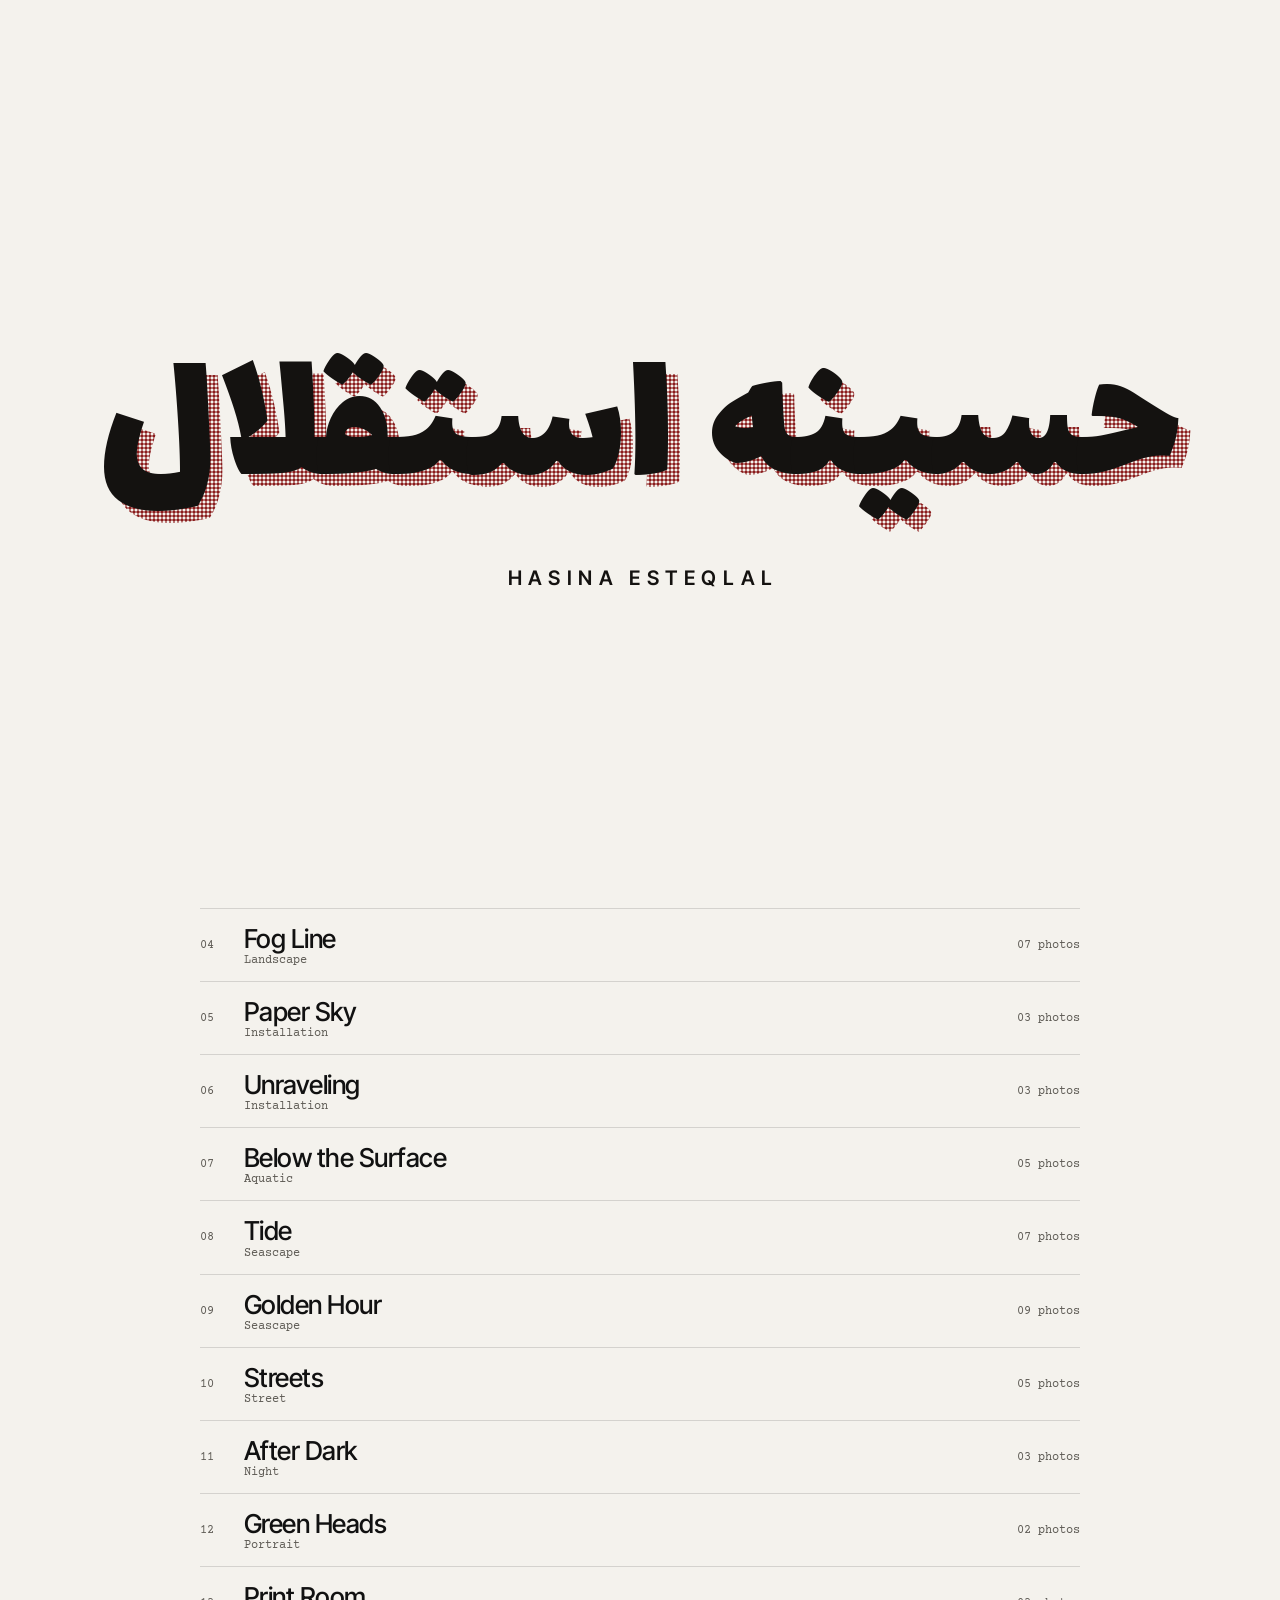
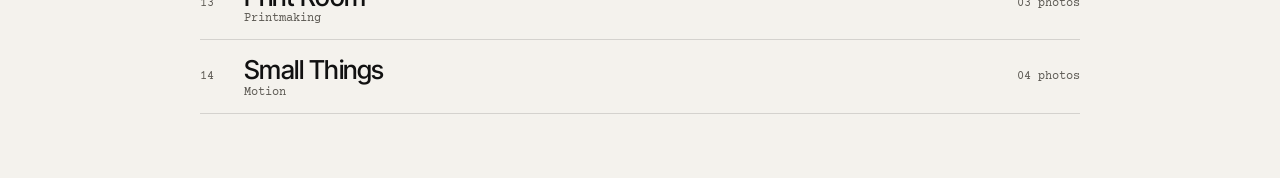
==== commit d9896979: "update index.html" ====
--- a/index.html
+++ b/index.html
@@ -346,89 +346,89 @@
 
 <!-- static image references, so every photo ships with the page -->
 <div id="pool" hidden>
-  <img data-f="pomegranate-carpet" src="assets/pomegranate-carpet.jpg alt="" loading="lazy" />
-  <img data-f="pomegranate-dagger" src="assets/pomegranate-dagger.jpg alt="" loading="lazy" />
-  <img data-f="pomegranate-open" src="assets/pomegranate-open.jpg alt="" loading="lazy" />
-  <img data-f="hasina-portrait-yosemite" src="assets/hasina-portrait-yosemite.jpg alt="" loading="lazy" />
-  <img data-f="pomegranate-palm" src="assets/pomegranate-palm.jpg alt="" loading="lazy" />
-  <img data-f="pomegranate-scissors" src="assets/pomegranate-scissors.jpg alt="" loading="lazy" />
-  <img data-f="pomegranate-gold" src="assets/pomegranate-gold.jpg alt="" loading="lazy" />
-  <img data-f="gold-thread-sway" src="assets/gold-thread-sway.jpg alt="" loading="lazy" />
-  <img data-f="gold-thread-coins" src="assets/gold-thread-coins.jpg alt="" loading="lazy" />
-  <img data-f="gold-thread-shade" src="assets/gold-thread-shade.jpg alt="" loading="lazy" />
-  <img data-f="garden-moss-boulders" src="assets/garden-moss-boulders.jpg alt="" loading="lazy" />
-  <img data-f="garden-pagoda-reflection" src="assets/garden-pagoda-reflection.jpg alt="" loading="lazy" />
-  <img data-f="garden-moss-trunk" src="assets/garden-moss-trunk.jpg alt="" loading="lazy" />
-  <img data-f="garden-stone-lantern" src="assets/garden-stone-lantern.jpg alt="" loading="lazy" />
-  <img data-f="garden-lily-pond" src="assets/garden-lily-pond.jpg alt="" loading="lazy" />
-  <img data-f="garden-lantern-maples" src="assets/garden-lantern-maples.jpg alt="" loading="lazy" />
-  <img data-f="garden-pond-reflection" src="assets/garden-pond-reflection.jpg alt="" loading="lazy" />
-  <img data-f="paper-sky-room" src="assets/paper-sky-room.jpg alt="" loading="lazy" />
-  <img data-f="paper-sky-wave" src="assets/paper-sky-wave.jpg alt="" loading="lazy" />
-  <img data-f="paper-sky-color" src="assets/paper-sky-color.jpg alt="" loading="lazy" />
-  <img data-f="unraveling-carpet-tall" src="assets/unraveling-carpet-tall.jpg alt="" loading="lazy" />
-  <img data-f="unraveling-carpet-melt" src="assets/unraveling-carpet-melt.jpg alt="" loading="lazy" />
-  <img data-f="unraveling-red-wall" src="assets/unraveling-red-wall.jpg alt="" loading="lazy" />
-  <img data-f="surface-aquarium" src="assets/surface-aquarium.jpg alt="" loading="lazy" />
-  <img data-f="surface-alligator" src="assets/surface-alligator.jpg alt="" loading="lazy" />
-  <img data-f="surface-koi" src="assets/surface-koi.jpg alt="" loading="lazy" />
-  <img data-f="tide-blue" src="assets/tide-blue.jpg alt="" loading="lazy" />
-  <img data-f="tide-rocks" src="assets/tide-rocks.jpg alt="" loading="lazy" />
-  <img data-f="tide-dark" src="assets/tide-dark.jpg alt="" loading="lazy" />
-  <img data-f="sunset-figures" src="assets/sunset-figures.jpg alt="" loading="lazy" />
-  <img data-f="sunset-waves" src="assets/sunset-waves.jpg alt="" loading="lazy" />
-  <img data-f="sunset-vertical" src="assets/sunset-vertical.jpg alt="" loading="lazy" />
-  <img data-f="sunset-beach" src="assets/sunset-beach.jpg alt="" loading="lazy" />
-  <img data-f="streets-harbor" src="assets/streets-harbor.jpg alt="" loading="lazy" />
-  <img data-f="streets-stickers" src="assets/streets-stickers.jpg alt="" loading="lazy" />
-  <img data-f="streets-posters" src="assets/streets-posters.jpg alt="" loading="lazy" />
-  <img data-f="graffiti" src="assets/graffiti.jpg alt="" loading="lazy" />
-  <img data-f="night-city-blur" src="assets/night-city-blur.jpg alt="" loading="lazy" />
-  <img data-f="after-dark-neon" src="assets/after-dark-neon.jpg alt="" loading="lazy" />
-  <img data-f="after-dark-lights" src="assets/after-dark-lights.jpg alt="" loading="lazy" />
-  <img data-f="red-dress-script" src="assets/red-dress-script.jpg alt="" loading="lazy" />
-  <img data-f="star-cutout-diptych" src="assets/star-cutout-diptych.jpg alt="" loading="lazy" />
-  <img data-f="star-collage" src="assets/star-collage.jpg alt="" loading="lazy" />
-  <img data-f="fog-path" src="assets/fog-path.jpg alt="" loading="lazy" />
-  <img data-f="fog-oak" src="assets/fog-oak.jpg alt="" loading="lazy" />
-  <img data-f="fog-sign" src="assets/fog-sign.jpg alt="" loading="lazy" />
-  <img data-f="fog-clover" src="assets/fog-clover.jpg alt="" loading="lazy" />
-  <img data-f="fog-blur" src="assets/fog-blur.jpg alt="" loading="lazy" />
-  <img data-f="fog-forest" src="assets/fog-forest.jpg alt="" loading="lazy" />
-  <img data-f="frost-glass" src="assets/frost-glass.jpg alt="" loading="lazy" />
-  <img data-f="jellyfish" src="assets/jellyfish.jpg alt="" loading="lazy" />
-  <img data-f="field-sunset" src="assets/field-sunset.jpg alt="" loading="lazy" />
-  <img data-f="field-cow" src="assets/field-cow.jpg alt="" loading="lazy" />
-  <img data-f="green-head-bridge" src="assets/green-head-bridge.jpg alt="" loading="lazy" />
-  <img data-f="green-heads-door" src="assets/green-heads-door.jpg alt="" loading="lazy" />
-  <img data-f="rug-flat" src="assets/rug-flat.jpg alt="" loading="lazy" />
-  <img data-f="koi-reflection" src="assets/koi-reflection.jpg alt="" loading="lazy" />
-  <img data-f="tide-sailboat" src="assets/tide-sailboat.jpg alt="" loading="lazy" />
-  <img data-f="tide-cliff-cove" src="assets/tide-cliff-cove.jpg alt="" loading="lazy" />
-  <img data-f="tide-sea-cave" src="assets/tide-sea-cave.jpg alt="" loading="lazy" />
-  <img data-f="tide-rock-spray" src="assets/tide-rock-spray.jpg alt="" loading="lazy" />
-  <img data-f="sunset-fire-clouds" src="assets/sunset-fire-clouds.jpg alt="" loading="lazy" />
-  <img data-f="sunset-rays" src="assets/sunset-rays.jpg alt="" loading="lazy" />
-  <img data-f="dusk-bay-eucalyptus" src="assets/dusk-bay-eucalyptus.jpg alt="" loading="lazy" />
-  <img data-f="woods-graffiti" src="assets/woods-graffiti.jpg alt="" loading="lazy" />
-  <img data-f="prints-chihuahua" src="assets/prints-chihuahua.jpg alt="" loading="lazy" />
-  <img data-f="prints-marlboro" src="assets/prints-marlboro.jpg alt="" loading="lazy" />
-  <img data-f="prints-stereo" src="assets/prints-stereo.jpg alt="" loading="lazy" />
-  <img data-f="pomegranate-carpet-live" src="assets/pomegranate-carpet-live.jpg alt="" loading="lazy" />
-  <img data-f="pomegranate-hand-live" src="assets/pomegranate-hand-live.jpg alt="" loading="lazy" />
-  <img data-f="pomegranate-gold-live" src="assets/pomegranate-gold-live.jpg alt="" loading="lazy" />
-  <img data-f="palm-drawing-live" src="assets/palm-drawing-live.jpg alt="" loading="lazy" />
-  <img data-f="circuit-clips-live" src="assets/circuit-clips-live.jpg alt="" loading="lazy" />
-  <img data-f="magazine-live" src="assets/magazine-live.jpg alt="" loading="lazy" />
-  <img data-f="star-pillows-live" src="assets/star-pillows-live.jpg alt="" loading="lazy" />
+  <img data-f="pomegranate-carpet" src="assets/pomegranate-carpet.jpg" alt="" loading="lazy" />
+  <img data-f="pomegranate-dagger" src="assets/pomegranate-dagger.jpg" alt="" loading="lazy" />
+  <img data-f="pomegranate-open" src="assets/pomegranate-open.jpg" alt="" loading="lazy" />
+  <img data-f="hasina-portrait-yosemite" src="assets/hasina-portrait-yosemite.jpg" alt="" loading="lazy" />
+  <img data-f="pomegranate-palm" src="assets/pomegranate-palm.jpg" alt="" loading="lazy" />
+  <img data-f="pomegranate-scissors" src="assets/pomegranate-scissors.jpg" alt="" loading="lazy" />
+  <img data-f="pomegranate-gold" src="assets/pomegranate-gold.jpg" alt="" loading="lazy" />
+  <img data-f="gold-thread-sway" src="assets/gold-thread-sway.jpg" alt="" loading="lazy" />
+  <img data-f="gold-thread-coins" src="assets/gold-thread-coins.jpg" alt="" loading="lazy" />
+  <img data-f="gold-thread-shade" src="assets/gold-thread-shade.jpg" alt="" loading="lazy" />
+  <img data-f="garden-moss-boulders" src="assets/garden-moss-boulders.jpg" alt="" loading="lazy" />
+  <img data-f="garden-pagoda-reflection" src="assets/garden-pagoda-reflection.jpg" alt="" loading="lazy" />
+  <img data-f="garden-moss-trunk" src="assets/garden-moss-trunk.jpg" alt="" loading="lazy" />
+  <img data-f="garden-stone-lantern" src="assets/garden-stone-lantern.jpg" alt="" loading="lazy" />
+  <img data-f="garden-lily-pond" src="assets/garden-lily-pond.jpg" alt="" loading="lazy" />
+  <img data-f="garden-lantern-maples" src="assets/garden-lantern-maples.jpg" alt="" loading="lazy" />
+  <img data-f="garden-pond-reflection" src="assets/garden-pond-reflection.jpg" alt="" loading="lazy" />
+  <img data-f="paper-sky-room" src="assets/paper-sky-room.jpg" alt="" loading="lazy" />
+  <img data-f="paper-sky-wave" src="assets/paper-sky-wave.jpg" alt="" loading="lazy" />
+  <img data-f="paper-sky-color" src="assets/paper-sky-color.jpg" alt="" loading="lazy" />
+  <img data-f="unraveling-carpet-tall" src="assets/unraveling-carpet-tall.jpg" alt="" loading="lazy" />
+  <img data-f="unraveling-carpet-melt" src="assets/unraveling-carpet-melt.jpg" alt="" loading="lazy" />
+  <img data-f="unraveling-red-wall" src="assets/unraveling-red-wall.jpg" alt="" loading="lazy" />
+  <img data-f="surface-aquarium" src="assets/surface-aquarium.jpg" alt="" loading="lazy" />
+  <img data-f="surface-alligator" src="assets/surface-alligator.jpg" alt="" loading="lazy" />
+  <img data-f="surface-koi" src="assets/surface-koi.jpg" alt="" loading="lazy" />
+  <img data-f="tide-blue" src="assets/tide-blue.jpg" alt="" loading="lazy" />
+  <img data-f="tide-rocks" src="assets/tide-rocks.jpg" alt="" loading="lazy" />
+  <img data-f="tide-dark" src="assets/tide-dark.jpg" alt="" loading="lazy" />
+  <img data-f="sunset-figures" src="assets/sunset-figures.jpg" alt="" loading="lazy" />
+  <img data-f="sunset-waves" src="assets/sunset-waves.jpg" alt="" loading="lazy" />
+  <img data-f="sunset-vertical" src="assets/sunset-vertical.jpg" alt="" loading="lazy" />
+  <img data-f="sunset-beach" src="assets/sunset-beach.jpg" alt="" loading="lazy" />
+  <img data-f="streets-harbor" src="assets/streets-harbor.jpg" alt="" loading="lazy" />
+  <img data-f="streets-stickers" src="assets/streets-stickers.jpg" alt="" loading="lazy" />
+  <img data-f="streets-posters" src="assets/streets-posters.jpg" alt="" loading="lazy" />
+  <img data-f="graffiti" src="assets/graffiti.jpg" alt="" loading="lazy" />
+  <img data-f="night-city-blur" src="assets/night-city-blur.jpg" alt="" loading="lazy" />
+  <img data-f="after-dark-neon" src="assets/after-dark-neon.jpg" alt="" loading="lazy" />
+  <img data-f="after-dark-lights" src="assets/after-dark-lights.jpg" alt="" loading="lazy" />
+  <img data-f="red-dress-script" src="assets/red-dress-script.jpg" alt="" loading="lazy" />
+  <img data-f="star-cutout-diptych" src="assets/star-cutout-diptych.jpg" alt="" loading="lazy" />
+  <img data-f="star-collage" src="assets/star-collage.jpg" alt="" loading="lazy" />
+  <img data-f="fog-path" src="assets/fog-path.jpg" alt="" loading="lazy" />
+  <img data-f="fog-oak" src="assets/fog-oak.jpg" alt="" loading="lazy" />
+  <img data-f="fog-sign" src="assets/fog-sign.jpg" alt="" loading="lazy" />
+  <img data-f="fog-clover" src="assets/fog-clover.jpg" alt="" loading="lazy" />
+  <img data-f="fog-blur" src="assets/fog-blur.jpg" alt="" loading="lazy" />
+  <img data-f="fog-forest" src="assets/fog-forest.jpg" alt="" loading="lazy" />
+  <img data-f="frost-glass" src="assets/frost-glass.jpg" alt="" loading="lazy" />
+  <img data-f="jellyfish" src="assets/jellyfish.jpg" alt="" loading="lazy" />
+  <img data-f="field-sunset" src="assets/field-sunset.jpg" alt="" loading="lazy" />
+  <img data-f="field-cow" src="assets/field-cow.jpg" alt="" loading="lazy" />
+  <img data-f="green-head-bridge" src="assets/green-head-bridge.jpg" alt="" loading="lazy" />
+  <img data-f="green-heads-door" src="assets/green-heads-door.jpg" alt="" loading="lazy" />
+  <img data-f="rug-flat" src="assets/rug-flat.jpg" alt="" loading="lazy" />
+  <img data-f="koi-reflection" src="assets/koi-reflection.jpg" alt="" loading="lazy" />
+  <img data-f="tide-sailboat" src="assets/tide-sailboat.jpg" alt="" loading="lazy" />
+  <img data-f="tide-cliff-cove" src="assets/tide-cliff-cove.jpg" alt="" loading="lazy" />
+  <img data-f="tide-sea-cave" src="assets/tide-sea-cave.jpg" alt="" loading="lazy" />
+  <img data-f="tide-rock-spray" src="assets/tide-rock-spray.jpg" alt="" loading="lazy" />
+  <img data-f="sunset-fire-clouds" src="assets/sunset-fire-clouds.jpg" alt="" loading="lazy" />
+  <img data-f="sunset-rays" src="assets/sunset-rays.jpg" alt="" loading="lazy" />
+  <img data-f="dusk-bay-eucalyptus" src="assets/dusk-bay-eucalyptus.jpg" alt="" loading="lazy" />
+  <img data-f="woods-graffiti" src="assets/woods-graffiti.jpg" alt="" loading="lazy" />
+  <img data-f="prints-chihuahua" src="assets/prints-chihuahua.jpg" alt="" loading="lazy" />
+  <img data-f="prints-marlboro" src="assets/prints-marlboro.jpg" alt="" loading="lazy" />
+  <img data-f="prints-stereo" src="assets/prints-stereo.jpg" alt="" loading="lazy" />
+  <img data-f="pomegranate-carpet-live" src="assets/pomegranate-carpet-live.jpg" alt="" loading="lazy" />
+  <img data-f="pomegranate-hand-live" src="assets/pomegranate-hand-live.jpg" alt="" loading="lazy" />
+  <img data-f="pomegranate-gold-live" src="assets/pomegranate-gold-live.jpg" alt="" loading="lazy" />
+  <img data-f="palm-drawing-live" src="assets/palm-drawing-live.jpg" alt="" loading="lazy" />
+  <img data-f="circuit-clips-live" src="assets/circuit-clips-live.jpg" alt="" loading="lazy" />
+  <img data-f="magazine-live" src="assets/magazine-live.jpg" alt="" loading="lazy" />
+  <img data-f="star-pillows-live" src="assets/star-pillows-live.jpg" alt="" loading="lazy" />
   <!-- live clips: animated webp, loop forever, no audio -->
-  <img data-w="pomegranate-carpet-live" src="assets/pomegranate-carpet-live.webp alt="" loading="lazy" decoding="async" />
-  <img data-w="pomegranate-hand-live" src="assets/pomegranate-hand-live.webp alt="" loading="lazy" decoding="async" />
-  <img data-w="pomegranate-gold-live" src="assets/pomegranate-gold-live.webp alt="" loading="lazy" decoding="async" />
-  <img data-w="palm-drawing-live" src="assets/palm-drawing-live.webp alt="" loading="lazy" decoding="async" />
-  <img data-w="circuit-clips-live" src="assets/circuit-clips-live.webp alt="" loading="lazy" decoding="async" />
-  <img data-w="magazine-live" src="assets/magazine-live.webp alt="" loading="lazy" decoding="async" />
-  <img data-w="star-pillows-live" src="assets/star-pillows-live.webp alt="" loading="lazy" decoding="async" />
+  <img data-w="pomegranate-carpet-live" src="assets/pomegranate-carpet-live.webp" alt="" loading="lazy" decoding="async" />
+  <img data-w="pomegranate-hand-live" src="assets/pomegranate-hand-live.webp" alt="" loading="lazy" decoding="async" />
+  <img data-w="pomegranate-gold-live" src="assets/pomegranate-gold-live.webp" alt="" loading="lazy" decoding="async" />
+  <img data-w="palm-drawing-live" src="assets/palm-drawing-live.webp" alt="" loading="lazy" decoding="async" />
+  <img data-w="circuit-clips-live" src="assets/circuit-clips-live.webp" alt="" loading="lazy" decoding="async" />
+  <img data-w="magazine-live" src="assets/magazine-live.webp" alt="" loading="lazy" decoding="async" />
+  <img data-w="star-pillows-live" src="assets/star-pillows-live.webp" alt="" loading="lazy" decoding="async" />
 </div>
 
 <script>
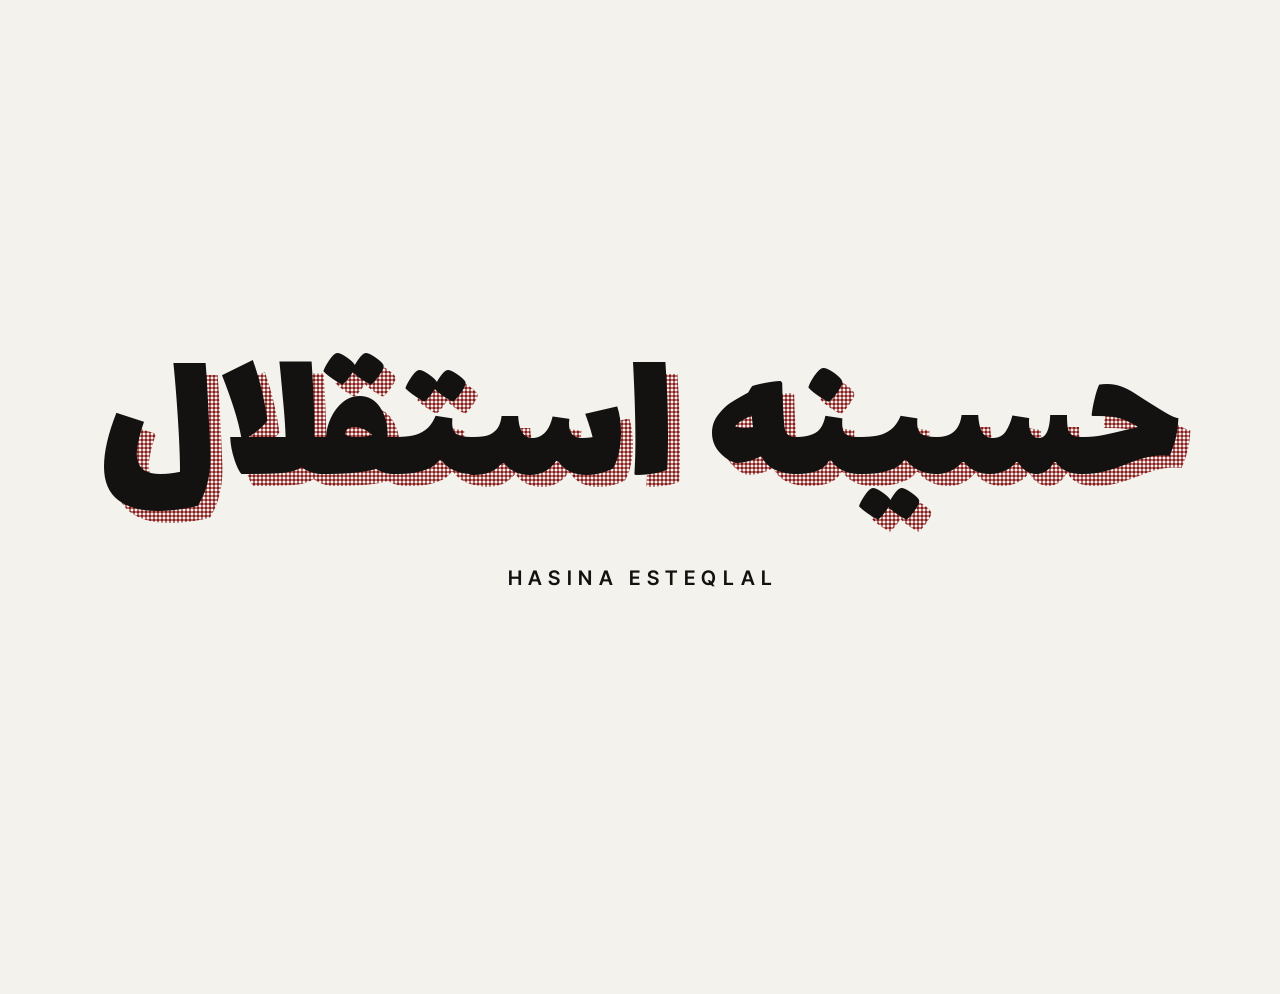
==== commit 35e07b4b: "update shiii" ====
--- a/index.html
+++ b/index.html
@@ -4,6 +4,9 @@
 <meta charset="utf-8" />
 <meta name="viewport" content="width=device-width, initial-scale=1" />
 <title>Hasina Esteqlal | Photography Archive</title>
+<link rel="icon" href="favicon.ico" sizes="any" />
+<link rel="icon" type="image/png" sizes="32x32" href="favicon-32.png" />
+<link rel="apple-touch-icon" href="apple-touch-icon.png" />
 <meta name="description" content="Photography archive of Hasina Esteqlal, Bay Area." />
 <meta property="og:title" content="Hasina Esteqlal | Photography Archive" />
 <meta property="og:description" content="Photography archive of Hasina Esteqlal, Bay Area." />
@@ -81,6 +84,31 @@
   .list__name { font-size: clamp(18px, 2.4vw, 26px); font-weight: 500; letter-spacing: -.02em; line-height: 1.2; }
   .list__cat { display: block; font: 12px var(--mono); color: var(--muted); letter-spacing: 0; font-weight: 400; }
   .list a:hover .list__name { color: var(--red); }
+  /* #/series page heading (same look as the old homepage heading) */
+  .x-sl-head { padding: 48px 0 24px; text-align: center; }
+  .x-sl-head h2 { margin: 0; font: 700 28px/1.1 var(--ui); letter-spacing: -.02em; }
+
+  /* home section menu, under the sphere */
+  .x-menu { margin: 0 auto; padding: 24px 0 96px; text-align: center; }
+  .x-menu ol { list-style: none; margin: 0 auto; padding: 0; display: flex; justify-content: center;
+    gap: clamp(20px, 4vw, 88px); flex-wrap: nowrap; }
+  .x-menu li a { display: inline-flex; flex-direction: column; align-items: center; gap: 6px; padding: 8px 4px; min-height: 44px; }
+  .x-menu__w { position: relative; font: 300 clamp(28px, 4.6vw, 64px)/1 var(--ui); letter-spacing: -.04em; white-space: nowrap;
+    text-decoration: underline; text-decoration-thickness: 1px; text-underline-offset: 8px;
+    text-decoration-color: transparent; transition: text-decoration-color .25s ease; }
+  .x-menu__n { position: absolute; top: 2px; left: 100%; margin-left: 4px; font: 12px/1 var(--mono);
+    letter-spacing: 0; color: var(--muted); }
+  .x-menu__c { font: 12px var(--mono); color: var(--muted); }
+  .x-menu li a:hover .x-menu__w, .x-menu li a:focus-visible .x-menu__w { text-decoration-color: currentColor; }
+  .x-menu__ig { display: inline-flex; align-items: center; min-height: 44px; margin-top: 48px; padding: 0 8px;
+    font: 12px var(--mono); color: var(--muted); }
+  .x-menu__ig:hover { text-decoration: underline; text-underline-offset: 4px; color: var(--ink); }
+  @media (max-width: 600px) {
+    .x-menu { padding: 8px 0 72px; }
+    .x-menu ol { flex-direction: column; align-items: center; gap: 28px; }
+    .x-menu__w { font-size: 44px; }
+    .x-menu__ig { margin-top: 36px; }
+  }
 
   /* series */
   .s-head { display: flex; flex-direction: column; align-items: flex-start; gap: 8px; padding: 20px 0 0; }
@@ -243,6 +271,45 @@
     .x-ab, .x-th img { animation: none; }
     .x-th { transition: none; }
   }
+  /* ventures */
+  .x-vn { max-width: 880px; margin: 0 auto; padding: 20px 0 64px; }
+  .x-vn .s-head { padding-bottom: 28px; }
+  .x-vn .s-head p { margin: 0; }
+  .x-vl { list-style: none; margin: 0; padding: 0; border-top: 1px solid var(--ink); }
+  .x-vl > li { padding: 20px 0 32px; border-bottom: 1px solid var(--line); }
+  .x-vl__top { display: grid; grid-template-columns: 32px 1fr auto; align-items: baseline; gap: 12px; }
+  .x-vl__top h2 { margin: 0; font: 500 clamp(18px, 2.4vw, 26px)/1.2 var(--ui); letter-spacing: -.02em; }
+  .x-vl__body { margin: 14px 0 0 44px; }
+  .x-vl__desc { margin: 0; max-width: 62ch; font: 400 15px/1.6 var(--ui); }
+  .x-vl__meta { margin: 12px 0 0; font: 12px/1.7 var(--mono); color: var(--muted); }
+  .x-vl__meta p { margin: 0; }
+  .x-vl__links { display: flex; flex-wrap: wrap; gap: 0 20px; margin: 8px 0 0; }
+  .x-vl__links a { display: inline-flex; align-items: center; min-height: 44px; font: 12px var(--mono); color: var(--ink);
+    text-decoration: underline; text-underline-offset: 3px; }
+  .x-vl__links a:hover { color: var(--red); }
+  .x-vl__yt { display: block; width: 100%; max-width: 100%; aspect-ratio: 16 / 9; height: auto; margin: 16px 0 0; border: 0; background: #000; }
+  .x-vl__po { position: relative; display: block; width: 100%; max-width: 100%; aspect-ratio: 16 / 9; margin: 16px 0 0; padding: 0;
+    border: 0; outline: 0; background: #000; cursor: pointer; overflow: hidden; }
+  .x-vl__po img { display: block; width: 100%; height: 100%; object-fit: cover; border: 0; }
+  .x-vl__po:focus-visible { outline: 2px solid var(--red); outline-offset: 2px; }
+  .x-vl__play { position: absolute; left: 50%; top: 50%; width: 64px; height: 64px; margin: -32px 0 0 -32px; border-radius: 50%;
+    background: rgba(0, 0, 0, .55); transition: background .2s ease; }
+  .x-vl__play::after { content: ""; position: absolute; left: 50%; top: 50%; margin: -11px 0 0 -6px;
+    border-style: solid; border-width: 11px 0 11px 18px; border-color: transparent transparent transparent #fff; }
+  .x-vl__po:hover .x-vl__play, .x-vl__po:focus-visible .x-vl__play { background: rgba(0, 0, 0, .75); }
+  .x-vl__tag { position: absolute; left: 10px; bottom: 8px; font: 12px/1 var(--mono); color: #fff; text-shadow: 0 1px 2px rgba(0, 0, 0, .6); }
+  @media (max-width: 600px) { .x-vl__play { width: 52px; height: 52px; margin: -26px 0 0 -26px; } }
+  .x-vl__imgs { display: flex; gap: 12px; margin: 16px 0 0; }
+  .x-vl__imgs button { flex: var(--r) 1 0; min-width: 0; padding: 0; border: 0; outline: 0; background: transparent; cursor: zoom-in; }
+  .x-vl__imgs button:focus-visible { outline: 2px solid var(--red); outline-offset: 2px; }
+  .x-vl__imgs img { display: block; width: 100%; height: auto; border: 0; }
+  .x-vl__imgs img.is-px, .lb img.is-px { image-rendering: pixelated; }
+  @media (max-width: 600px) {
+    .x-vl__top { grid-template-columns: 26px 1fr auto; }
+    .x-vl__body { margin-left: 0; }
+    .x-vl__imgs { flex-direction: column; }
+    .x-vl__imgs button { flex: none; }
+  }
   .ft { padding: 24px var(--pad); border-top: 1px solid var(--line); font: 12px var(--mono); color: var(--muted); }
 
   /* lightbox */
@@ -264,6 +331,11 @@
     .hd nav a { padding: 0 3px; min-width: 44px; }
     .hd nav .sep { display: none; }
     main { padding-top: 96px; }
+    /* five links: the nav takes its own row under the name */
+    .hd { flex-wrap: wrap; row-gap: 0; }
+    .hd nav { width: 100%; justify-content: flex-start; flex-wrap: nowrap; margin-left: -3px; }
+    main { padding-top: 102px; }
+    .x-dk { height: calc(100vh - 102px); height: calc(100svh - 102px); }
     .row { --h: 42vh; --can: 80px; padding-top: 58px; padding-bottom: 56px; }
     .s-head h1 { font-size: 44px; }
     .x-note { font-size: 19px; }
@@ -329,7 +401,8 @@
   </a>
   <nav aria-label="Main">
     <a href="#/index" data-r="index">index</a><span class="sep">·</span>
-    <a href="#/series/on-silence" data-r="series">series</a><span class="sep">·</span>
+    <a href="#/series" data-r="series">series</a><span class="sep">·</span>
+    <a href="#/ventures" data-r="ventures">ventures</a><span class="sep">·</span>
     <a href="#/about" data-r="about">about</a><span class="sep">·</span>
     <a href="https://www.instagram.com/555amclouds/" target="_blank" rel="noopener">instagram</a>
   </nav>
@@ -430,6 +503,12 @@
   <img data-w="magazine-live" src="assets/magazine-live.webp" alt="" loading="lazy" decoding="async" />
   <img data-w="star-pillows-live" src="assets/star-pillows-live.webp" alt="" loading="lazy" decoding="async" />
 </div>
+<!-- ventures images: kept out of #pool so the intro, sphere and deck never use them -->
+<div id="vpool" hidden>
+  <img data-v="miasma-title-screen" src="assets/miasma-title-screen.jpg" alt="" loading="lazy" />
+  <img data-v="miasma-campus-site" src="assets/miasma-campus-site.jpg" alt="" loading="lazy" />
+  <img data-v="miasma-trailer-poster" src="assets/miasma-trailer-poster.jpg" alt="" loading="lazy" />
+</div>
 
 <script>
 const IMG_BASE = 'assets/';
@@ -559,14 +638,32 @@
 tick(); setInterval(tick, 1000);
 
 /* views */
+const SHOW_HOME_SERIES_LIST = false; // re-enable later: true puts the heading + full series list back under the sphere
+/* full numbered series list; used by #/series (and by the homepage when the flag above is true) */
+const seriesList = () => `<ol class="list">${SERIES.map((s, i) => `<li><a href="#/series/${s.slug}">
+      <span class="label">${pad(i + 1)}</span>
+      <span class="list__name">${esc(s.name)}${s.exhibited ? '<span class="x-exh">exhibited</span>' : ''}<span class="list__cat">${esc(s.category)}</span></span>
+      <span class="label">${pad(s.photos.length)} photos</span></a></li>`).join('')}</ol>`;
+const MENU = [
+  ['index', '#/index', 'every photo'],
+  ['series', '#/series', `${SERIES.length} series`],
+  ['ventures', '#/ventures', 'games &amp; apps'],
+  ['about', '#/about', 'the person'],
+];
 function home() {
   return `<div class="view">
     <section id="hero"><div class="x-sc" id="sph"><div class="x-st" aria-hidden="true"></div></div>
-      <h2>Hasina Esteqlal</h2></section>
-    <ol class="list">${SERIES.map((s, i) => `<li><a href="#/series/${s.slug}">
-      <span class="label">${pad(i + 1)}</span>
-      <span class="list__name">${esc(s.name)}${s.exhibited ? '<span class="x-exh">exhibited</span>' : ''}<span class="list__cat">${esc(s.category)}</span></span>
-      <span class="label">${pad(s.photos.length)} photos</span></a></li>`).join('')}</ol>
+      ${SHOW_HOME_SERIES_LIST ? '<h2>Hasina Esteqlal</h2>' : ''}</section>
+    ${SHOW_HOME_SERIES_LIST ? seriesList() : `<nav class="x-menu" aria-label="Sections">
+      <ol>${MENU.map(([w, h, c], i) => `<li><a href="${h}"><span class="x-menu__w">${w}<span class="x-menu__n">${pad(i + 1)}</span></span><span class="x-menu__c">${c}</span></a></li>`).join('')}</ol>
+      <a class="x-menu__ig" href="https://www.instagram.com/555amclouds/" target="_blank" rel="noopener">instagram</a>
+    </nav>`}
+  </div>`;
+}
+function seriesPage() {
+  return `<div class="view">
+    <section class="x-sl-head"><h2>Hasina Esteqlal</h2></section>
+    ${seriesList()}
   </div>`;
 }
 
@@ -678,6 +775,63 @@
 function bindAbout() {
   $('.x-ab').addEventListener('click', (e) => { const b = e.target.closest('button[data-a]'); if (b && tap(e)) openLb(+b.dataset.a, ABOUT_SET); });
   $('.x-ab-pt').addEventListener('click', (e) => { if (tap(e)) openLb(ABOUT_SET.photos.length - 1, ABOUT_SET); });
+}
+
+/* ventures: games and apps; add an entry by appending an object */
+const VENTURES = [
+  {
+    title: "Markus's Miasma",
+    year: '2025',
+    kind: 'Game · Pro Gamer Studios',
+    released: 'Released June 9, 2025 on Steam, free to play',
+    desc: "Explore a fog-choked, twisted version of UCSC in this 2D puzzle horror game, where cryptic clues and buried memories reveal the disturbing truth behind one man's obsession...",
+    role: 'Founder and CEO, Pro Gamer Studios (indie studio). Art and tech.',
+    credits: 'Trailer: filming, directing, editing, audio, storyboard.',
+    links: [
+      { label: 'Play on Steam', href: 'https://store.steampowered.com/app/3674920/Markuss_Miasma/' },
+      { label: 'Watch the trailer', href: 'https://www.youtube.com/watch?v=xxYVIywezPc' },
+      { label: 'Studio Instagram', href: 'https://www.instagram.com/progamerstudios/' },
+    ],
+    youtube: 'xxYVIywezPc',
+    poster: 'miasma-trailer-poster',
+    images: [
+      { file: 'miasma-title-screen', w: 1260, h: 900, pixel: true, alt: "Markus's Miasma pixel art title screen" },
+      { file: 'miasma-campus-site', w: 1800, h: 1013, alt: "Markus's Miasma in-game menu styled as a fake university website" },
+    ],
+  },
+];
+const vpool = {};
+document.querySelectorAll('#vpool img[data-v]').forEach((i) => (vpool[i.dataset.v] = i.getAttribute('src')));
+const vsrc = (f) => vpool[f] || IMG_BASE + f + '.jpg';
+const ytFrame = (v, auto) => `<iframe class="x-vl__yt" src="https://www.youtube-nocookie.com/embed/${encodeURIComponent(v.youtube)}${auto ? '?autoplay=1' : ''}" title="${esc(v.title)} trailer" allow="accelerometer; autoplay; clipboard-write; encrypted-media; gyroscope; picture-in-picture; web-share" allowfullscreen${auto ? '' : ' loading="lazy"'} referrerpolicy="strict-origin-when-cross-origin"></iframe>`;
+function ventures() {
+  return `<div class="view"><div class="x-vn">
+    <div class="s-head"><h1>Ventures</h1><p class="label">Games and apps I've built, from studio to prototype.</p></div>
+    <ol class="x-vl">${VENTURES.map((v, i) => `<li>
+      <div class="x-vl__top"><span class="label">${pad(i + 1)}</span>
+        <h2>${esc(v.title)}<span class="list__cat">${esc(v.kind)}</span></h2>
+        <span class="label">${esc(v.year)}</span></div>
+      <div class="x-vl__body">
+        ${v.desc ? `<p class="x-vl__desc">${esc(v.desc)}</p>` : ''}
+        <div class="x-vl__meta">${v.released ? `<p>${esc(v.released)}</p>` : ''}${v.role ? `<p>${esc(v.role)}</p>` : ''}${v.credits ? `<p>${esc(v.credits)}</p>` : ''}</div>
+        ${v.links && v.links.length ? `<p class="x-vl__links">${v.links.map((l) => `<a href="${esc(l.href)}" target="_blank" rel="noopener">${esc(l.label)}</a>`).join('')}</p>` : ''}
+        ${v.youtube ? (v.poster ? `<button type="button" class="x-vl__po" data-yt="${i}" aria-label="Play ${esc(v.title)} trailer"><img src="${vsrc(v.poster)}" width="1280" height="720" alt="" loading="lazy" decoding="async" /><span class="x-vl__play" aria-hidden="true"></span><span class="x-vl__tag" aria-hidden="true">trailer</span></button>` : ytFrame(v)) : ''}
+        ${v.images && v.images.length ? `<div class="x-vl__imgs">${v.images.map((p, n) => `<button type="button" data-v="${i}" data-n="${n}" style="--r:${(p.w / p.h).toFixed(4)}" aria-label="Open image: ${esc(p.alt)}"><img src="${vsrc(p.file)}"${p.pixel ? ' class="is-px"' : ''} width="${p.w}" height="${p.h}" alt="${esc(p.alt)}" loading="lazy" decoding="async" /></button>`).join('')}</div>` : ''}
+      </div></li>`).join('')}</ol>
+  </div></div>`;
+}
+function bindVentures() {
+  $('.x-vl').addEventListener('click', (e) => {
+    const po = e.target.closest('button[data-yt]');
+    if (po) {
+      if (!tap(e)) return;
+      po.outerHTML = ytFrame(VENTURES[+po.dataset.yt], true);
+      return;
+    }
+    const b = e.target.closest('button[data-v]'); if (!b || !tap(e)) return;
+    const v = VENTURES[+b.dataset.v];
+    openLb(+b.dataset.n, { name: v.title, photos: v.images, venture: true });
+  });
 }
 
 /* index: stacked deck of every item, in data order, with the pomegranate-carpet still moved to the exact middle */
@@ -833,12 +987,14 @@
   if (m && ALIAS[m[1]]) { location.replace('#/series/' + ALIAS[m[1]]); return; }
   current = null;
   if (m && SERIES.find((s) => s.slug === m[1])) { current = SERIES.find((s) => s.slug === m[1]); html = series(current); key = 'series'; }
+  else if (/^\/series\/?$/.test(h)) { html = seriesPage(); key = 'series'; }
   else if (h.startsWith('/about')) { html = about(); key = 'about'; }
+  else if (h.startsWith('/ventures')) { html = ventures(); key = 'ventures'; }
   else if (h.startsWith('/index')) { html = deck(); key = 'index'; }
   else html = home();
   document.querySelectorAll('.hd nav a[data-r]').forEach((a) =>
     a.dataset.r === key ? a.setAttribute('aria-current', 'page') : a.removeAttribute('aria-current'));
-  document.title = (current ? current.name + ' · ' : key === 'about' ? 'About · ' : key === 'index' ? 'Index · ' : '') + 'Hasina Esteqlal | Photography Archive';
+  document.title = (current ? current.name + ' · ' : key === 'about' ? 'About · ' : key === 'series' ? 'Series · ' : key === 'ventures' ? 'Ventures · ' : key === 'index' ? 'Index · ' : '') + 'Hasina Esteqlal | Photography Archive';
   app.classList.add('is-out');
   setTimeout(() => {
     stopSphere(); stopWall();
@@ -848,6 +1004,7 @@
     if (key === 'home') stopSphere = initSphere();
     if (key === 'index') stopSphere = initDeck();
     if (key === 'about') bindAbout();
+    if (key === 'ventures') bindVentures();
     requestAnimationFrame(() => app.classList.remove('is-out'));
   }, 180);
 }
@@ -946,7 +1103,8 @@
   const p = ph[idx];
   if (!lbImgIn) { $('#lb-fig').prepend(lbImg); lbImgIn = true; }
   if (isLive(p)) lbImg.dataset.fb = p.file; else delete lbImg.dataset.fb;
-  lbImg.src = msrc(p);
+  lbImg.src = set.venture ? vsrc(p.file) : msrc(p);
+  lbImg.classList.toggle('is-px', !!p.pixel);
   lbImg.alt = p.alt || `${set.name}, ${p.live ? 'clip' : 'photo'} ${idx + 1}`;
   lbCap.textContent = `${set.name} ${idx + 1}/${N}`;
 }
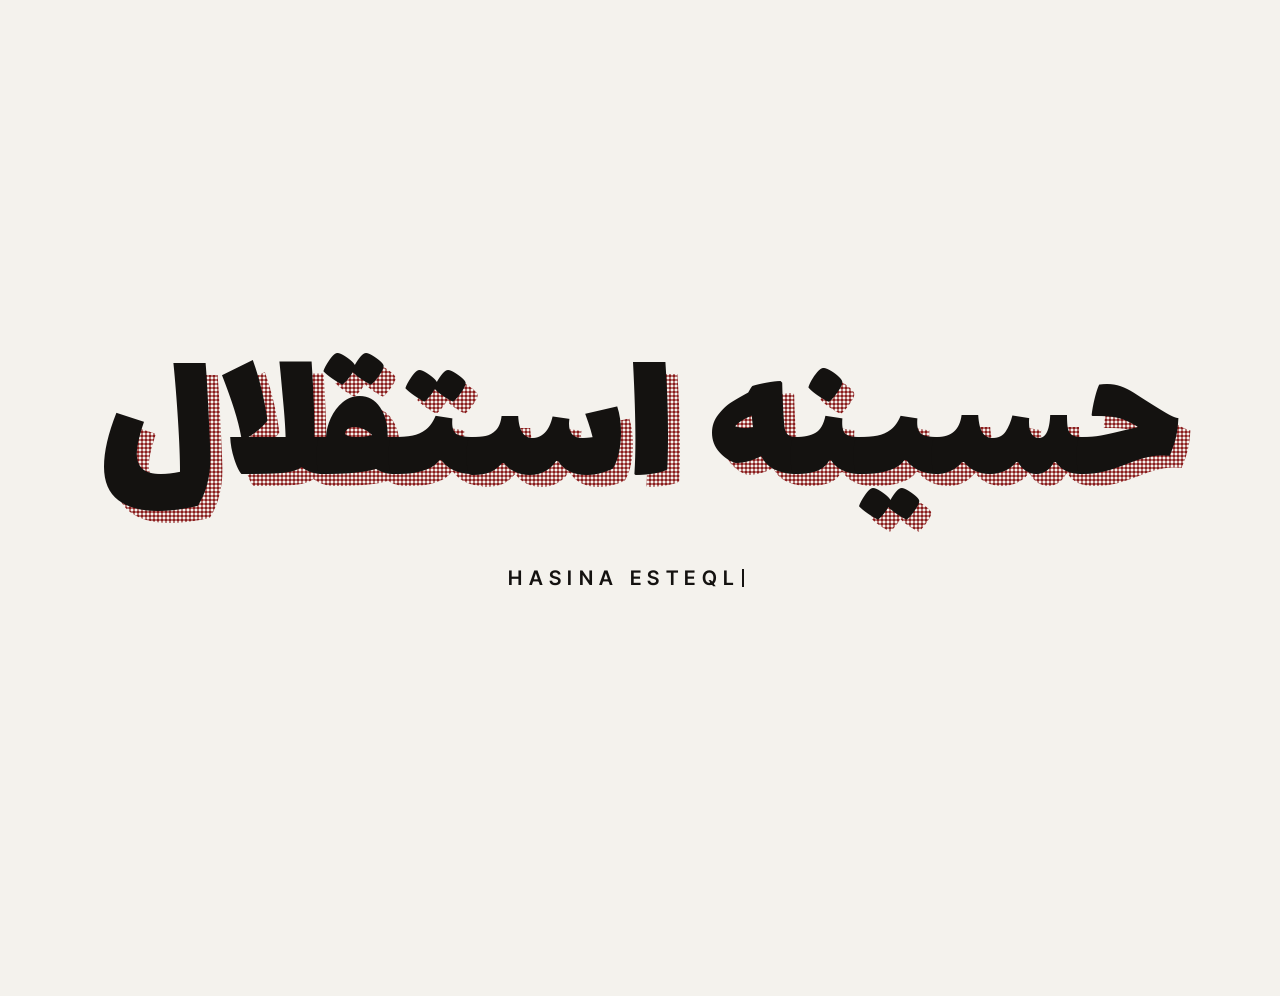
==== commit e193fcfa: "update and clean up more" ====
--- a/index.html
+++ b/index.html
@@ -2,19 +2,18 @@
 <html lang="en">
 <head>
 <meta charset="utf-8" />
-<meta name="viewport" content="width=device-width, initial-scale=1" />
+<meta name="viewport" content="width=device-width, initial-scale=1, viewport-fit=cover" />
 <title>Hasina Esteqlal | Photography Archive</title>
-<link rel="icon" href="favicon.ico" sizes="any" />
-<link rel="icon" type="image/png" sizes="32x32" href="favicon-32.png" />
-<link rel="apple-touch-icon" href="apple-touch-icon.png" />
+<link rel="icon" href="icons/favicon.ico" sizes="any" />
+<link rel="icon" type="image/png" sizes="32x32" href="icons/favicon-32.png" />
+<link rel="apple-touch-icon" href="icons/apple-touch-icon.png" />
 <meta name="description" content="Photography archive of Hasina Esteqlal, Bay Area." />
 <meta property="og:title" content="Hasina Esteqlal | Photography Archive" />
 <meta property="og:description" content="Photography archive of Hasina Esteqlal, Bay Area." />
 <link rel="preconnect" href="https://fonts.googleapis.com" />
 <link rel="preconnect" href="https://fonts.gstatic.com" crossorigin />
-<link rel="stylesheet" href="https://fonts.googleapis.com/css2?family=Inter+Tight:wght@300;400;500;600&family=Courier+Prime&family=Caveat:wght@500&display=swap" />
+<link rel="stylesheet" href="https://fonts.googleapis.com/css2?family=Inter+Tight:wght@300;400;500;600&family=Courier+Prime&display=swap" />
 <link rel="stylesheet" href="https://fonts.googleapis.com/css2?family=Inter+Tight:wght@700&display=swap" />
-<link rel="stylesheet" href="https://fonts.googleapis.com/css2?family=Libre+Caslon+Text:wght@400;700&display=swap" />
 <link rel="stylesheet" href="https://fonts.googleapis.com/css2?family=Vazirmatn:wght@500&display=swap" />
 <link rel="stylesheet" href="https://fonts.googleapis.com/css2?family=Lalezar&display=swap" />
 <style>
@@ -23,11 +22,21 @@
     --muted: #5d5a54; --line: rgba(17,17,17,.14);
     --ui: "Inter Tight", system-ui, sans-serif;
     --mono: "Courier Prime", "Courier New", monospace;
-    --hand: "Caveat", cursive;
     --pad: clamp(16px, 3vw, 32px);
+    /* type scale: one hierarchy on every route; the page heading is always the largest */
+    --fs-page: clamp(32px, 4vw, 44px); --fw-page: 500; --ls-page: -.02em;
+    --fs-entry: clamp(20px, 2.2vw, 26px);
+    --fs-card: 18px;
+    --fs-sub: 14px;
+    --fs-body: 15px;
+    --fw-title: 500; --ls-title: -.02em;
+    /* iOS safe areas (0 on desktop) */
+    --sat: env(safe-area-inset-top, 0px); --sab: env(safe-area-inset-bottom, 0px);
+    --pad: max(clamp(16px, 3vw, 32px), env(safe-area-inset-left, 0px), env(safe-area-inset-right, 0px));
   }
   * { box-sizing: border-box; }
   html, body { margin: 0; background: var(--paper); color: var(--ink); }
+  html { -webkit-text-size-adjust: 100%; text-size-adjust: 100%; }
   body { font: 400 12px/1.5 var(--ui); -webkit-font-smoothing: antialiased; }
   a { color: inherit; text-decoration: none; }
   img { -webkit-user-drag: none; user-select: none; -webkit-touch-callout: none; }
@@ -36,26 +45,30 @@
 
   /* header */
   .hd { position: fixed; inset: 0 0 auto; z-index: 20; display: flex; justify-content: space-between;
-    align-items: center; gap: 12px; padding: 6px var(--pad); background: rgba(244,242,237,.92);
+    align-items: center; gap: 12px; padding: calc(6px + var(--sat)) var(--pad) 6px; background: rgba(244,242,237,.92);
     backdrop-filter: blur(8px); border-bottom: 1px solid var(--line); }
   .hd__id { display: flex; flex-direction: column; justify-content: center; min-height: 44px; }
   .hd__name { font-weight: 600; font-size: 13px; letter-spacing: -.01em; }
   .hd__time { font: 12px/1.2 var(--mono); color: var(--muted); }
   .hd nav { display: flex; align-items: center; flex-wrap: wrap; justify-content: flex-end; }
-  .hd nav a { display: inline-flex; align-items: center; min-height: 44px; min-width: 44px;
+  .hd nav a { position: relative; display: inline-flex; align-items: center; min-height: 44px;
     justify-content: center; padding: 0 6px; }
+  /* 44px tap area without widening short labels like "tech", so every separator gap is equal */
+  .hd nav a::before { content: ''; position: absolute; top: 0; bottom: 0; left: 50%;
+    width: max(100%, 44px); transform: translateX(-50%); }
+  .hd nav .sep { flex: none; padding: 0; margin: 0; }
   .hd nav a[aria-current="page"] { text-decoration: underline; text-decoration-color: var(--red);
     text-decoration-thickness: 2px; text-underline-offset: 4px; }
   .hd nav .sep { color: var(--muted); }
 
-  main { padding-top: 58px; min-height: 100vh; transition: opacity .22s ease; }
+  main { padding-top: calc(58px + var(--sat)); min-height: 100vh; min-height: 100dvh; transition: opacity .22s ease; }
   main.is-out { opacity: 0; }
   .view { padding: 0 var(--pad); }
-  .label { font: 12px var(--mono); color: var(--muted); }
+  .label { font: 12px var(--ui); color: var(--muted); }
 
   /* home */
   #hero { min-height: 70vh; display: flex; flex-direction: column; align-items: center;
-    justify-content: center; text-align: center; font: 14px/1.6 var(--mono); }
+    justify-content: center; text-align: center; font: 14px/1.6 var(--ui); }
   #hero span:last-child { color: var(--muted); }
   .x-sc { position: relative; width: 100%; height: 580px; perspective: 1100px; touch-action: none;
     cursor: grab; user-select: none; overflow: hidden; }
@@ -68,12 +81,12 @@
   .x-c img { display: block; width: 100%; height: 100%; object-fit: fill; border: 0; outline: 0; padding: 0;
     box-shadow: 0 1px 4px rgba(0,0,0,.12); pointer-events: none; }
   .x-c i { position: absolute; left: 50%; top: 100%; margin-top: 3px; transform: translateX(-50%) scale(.625);
-    transform-origin: 50% 0; font: normal 12px/1.3 var(--mono); white-space: nowrap; background: var(--paper); padding: 0 3px;
+    transform-origin: 50% 0; font: normal 12px/1.3 var(--ui); white-space: nowrap; background: var(--paper); padding: 0 3px;
     opacity: 0; pointer-events: none; }
   .x-c:hover, .x-c.is-on { --s: 1.6; }
   .x-c:hover i, .x-c.is-on i { opacity: 1; }
-  #hero h2 { margin: 4px 0 0; font: 700 28px/1.1 var(--ui); letter-spacing: -.02em; }
-  #hero .x-h { margin: 4px 0 0; font: 12px var(--mono); color: var(--muted); }
+  #hero h2 { margin: 4px 0 0; font: var(--fw-page) var(--fs-page)/1.1 var(--ui); letter-spacing: var(--ls-page); }
+  #hero .x-h { margin: 4px 0 0; font: 12px var(--ui); color: var(--muted); }
   @media (max-width: 600px) {
     .x-sc { height: 380px; }
     .x-c { --L: 43px; }
@@ -81,12 +94,30 @@
   .list { list-style: none; margin: 0 auto 64px; padding: 0; max-width: 880px; border-top: 1px solid var(--ink); }
   .list a { display: grid; grid-template-columns: 32px 1fr auto; align-items: baseline; gap: 12px;
     min-height: 52px; padding: 14px 0; border-bottom: 1px solid var(--line); }
-  .list__name { font-size: clamp(18px, 2.4vw, 26px); font-weight: 500; letter-spacing: -.02em; line-height: 1.2; }
-  .list__cat { display: block; font: 12px var(--mono); color: var(--muted); letter-spacing: 0; font-weight: 400; }
+  .list__name { font-size: var(--fs-entry); font-weight: var(--fw-title); letter-spacing: var(--ls-title); line-height: 1.2; }
+  .list__cat { display: block; margin-top: 2px; font: 400 var(--fs-sub)/1.4 var(--ui); color: var(--muted); letter-spacing: 0; }
   .list a:hover .list__name { color: var(--red); }
   /* #/series page heading (same look as the old homepage heading) */
   .x-sl-head { padding: 48px 0 24px; text-align: center; }
-  .x-sl-head h2 { margin: 0; font: 700 28px/1.1 var(--ui); letter-spacing: -.02em; }
+  .x-sl-head h2 { margin: 0; font: var(--fw-page) var(--fs-page)/1.1 var(--ui); letter-spacing: var(--ls-page); }
+  /* #/series cover grid (SERIES_LIST_STYLE = 'grid') */
+  .x-sg-view { max-width: 1600px; margin: 0 auto; }
+  .x-sg-head { padding: 20px 0 24px; }
+  .x-sg-head h2 { margin: 0; font: var(--fw-page) var(--fs-page)/1.1 var(--ui); letter-spacing: var(--ls-page); text-align: left; }
+  .x-sg { list-style: none; margin: 0 0 72px; padding: 0; display: grid; grid-template-columns: minmax(0, 1fr); gap: 28px 16px; }
+  @media (min-width: 360px) { .x-sg { grid-template-columns: repeat(2, minmax(0, 1fr)); } }
+  @media (min-width: 768px) { .x-sg { grid-template-columns: repeat(3, minmax(0, 1fr)); gap: 40px 24px; } }
+  @media (min-width: 1100px) { .x-sg { grid-template-columns: repeat(4, minmax(0, 1fr)); gap: 48px 32px; } }
+  .x-sg a { display: block; }
+  .x-sg__img { display: block; aspect-ratio: 1 / 1; overflow: hidden; background: var(--line); }
+  .x-sg__img img { display: block; width: 100%; height: 100%; object-fit: cover; border: 0; border-radius: 0; }
+  .x-sg__name { display: block; margin-top: 12px; font: var(--fw-title) var(--fs-card)/1.3 var(--ui); letter-spacing: var(--ls-title); }
+  .x-sg__meta { display: block; margin-top: 2px; font: 400 var(--fs-sub)/1.4 var(--ui); color: var(--muted); }
+  @media (hover: hover) and (pointer: fine) {
+    .x-sg__img img { transition: transform .35s ease, opacity .35s ease; }
+    .x-sg a:hover .x-sg__img img { transform: scale(1.02); opacity: .92; }
+  }
+  @media (prefers-reduced-motion: reduce) { .x-sg__img img { transition: none !important; } }
 
   /* home section menu, under the sphere */
   .x-menu { margin: 0 auto; padding: 24px 0 96px; text-align: center; }
@@ -96,13 +127,14 @@
   .x-menu__w { position: relative; font: 300 clamp(28px, 4.6vw, 64px)/1 var(--ui); letter-spacing: -.04em; white-space: nowrap;
     text-decoration: underline; text-decoration-thickness: 1px; text-underline-offset: 8px;
     text-decoration-color: transparent; transition: text-decoration-color .25s ease; }
-  .x-menu__n { position: absolute; top: 2px; left: 100%; margin-left: 4px; font: 12px/1 var(--mono);
+  .x-menu__n { position: absolute; top: 2px; left: 100%; margin-left: 4px; font: 12px/1 var(--ui);
     letter-spacing: 0; color: var(--muted); }
-  .x-menu__c { font: 12px var(--mono); color: var(--muted); }
+  .x-menu__c { font: 12px var(--ui); color: var(--muted); }
   .x-menu li a:hover .x-menu__w, .x-menu li a:focus-visible .x-menu__w { text-decoration-color: currentColor; }
-  .x-menu__ig { display: inline-flex; align-items: center; min-height: 44px; margin-top: 48px; padding: 0 8px;
-    font: 12px var(--mono); color: var(--muted); }
+  .x-menu__ig { display: inline-flex; align-items: center; justify-content: center; min-height: 44px; min-width: 44px; margin-top: 48px; padding: 0 8px;
+    font: 12px var(--ui); color: var(--muted); }
   .x-menu__ig:hover { text-decoration: underline; text-underline-offset: 4px; color: var(--ink); }
+  .x-menu__dot { font: 12px var(--ui); color: var(--muted); }
   @media (max-width: 600px) {
     .x-menu { padding: 8px 0 72px; }
     .x-menu ol { flex-direction: column; align-items: center; gap: 28px; }
@@ -112,7 +144,8 @@
 
   /* series */
   .s-head { display: flex; flex-direction: column; align-items: flex-start; gap: 8px; padding: 20px 0 0; }
-  .s-head h1 { margin: 0; font: 500 64px/1 var(--hand); color: var(--red); }
+  .s-head h1 { margin: 0; font: var(--fw-page) var(--fs-page)/1.1 var(--ui); letter-spacing: var(--ls-page); color: var(--ink); }
+  .s-head .label { margin: 0; font: 400 var(--fs-sub)/1.5 var(--ui); color: var(--muted); }
   .row { --h: 56vh; --can: 110px; overflow-x: auto; overflow-y: hidden; padding: 64px var(--pad) 60px;
     margin: 0 calc(-1 * var(--pad)); scrollbar-width: none; scroll-snap-type: x proximity; }
   .row::-webkit-scrollbar { display: none; }
@@ -126,7 +159,7 @@
     text-align: center; padding: 6px; border-radius: 3px 5px 2px 4px; }
   .x-can b { font: 700 clamp(24px, 3.4vw, 34px)/1 var(--ui); letter-spacing: -.02em; }
   .x-can small { font: 600 12px/1.2 var(--ui); text-transform: uppercase; letter-spacing: .06em; overflow-wrap: anywhere; }
-  .x-can em { font: normal 12px var(--mono); }
+  .x-can em { font: normal 12px var(--ui); }
   .x-strip { position: relative; display: flex; align-items: center; gap: 10px; margin: 0 40px 0 -16px; padding: 28px 10px 28px 26px;
     border-radius: 4px 10px 6px 12px / 12px 5px 10px 6px;
     background: url("data:image/svg+xml,%3Csvg xmlns='http://www.w3.org/2000/svg' width='66' height='28'%3E%3Cg fill='%23f4f2ed'%3E%3Crect x='5' y='9' width='12' height='10' rx='3'/%3E%3Crect x='27' y='8.5' width='12.5' height='10.5' rx='3.5'/%3E%3Crect x='49' y='9.5' width='11.5' height='9.5' rx='2.5'/%3E%3C/g%3E%3C/svg%3E") repeat-x left top,
@@ -145,13 +178,10 @@
   .row button { position: relative; }
   .x-strip button { background: #222; }
   .x-clean button { background: var(--line); }
-  .x-note { position: absolute; left: 14px; display: flex; flex-direction: column; align-items: flex-start;
-    font: 500 21px/1 var(--hand); color: #2a2622; white-space: nowrap; pointer-events: none; }
-  .x-note svg { width: 34px; height: 26px; margin-left: 8px; }
-  .x-note.up { bottom: calc(100% + 28px); }
-  .x-note.dn { top: calc(100% + 28px); flex-direction: column-reverse; left: auto; right: 14px; align-items: flex-end; }
-  .x-note.dn svg { transform: scaleY(-1); margin: 0 8px 0 0; }
-  .row .next { flex: none; padding: 0 24px 0 4px; font: 500 30px var(--hand); color: var(--red); white-space: nowrap; }
+  /* film strip: no notes above or below, so the row closes up */
+  .row:not(.is-clean) { padding-top: 16px; padding-bottom: 16px; }
+  .row .next { flex: none; padding: 0 24px 0 4px; font: 400 12px var(--ui); color: var(--ink); white-space: nowrap;
+    scroll-snap-align: end; }
   .row .next:hover { text-decoration: underline; }
   .bar { height: 2px; background: var(--line); margin: 8px 0 12px; }
   .bar i { display: block; height: 100%; width: 0; background: var(--ink); }
@@ -159,13 +189,13 @@
   .row.is-clean { padding-top: 16px; }
 
   /* home list: exhibited tag */
-  .x-exh { margin-left: 10px; font: 400 12px var(--mono); color: var(--muted); letter-spacing: 0; vertical-align: middle; white-space: nowrap; }
+  .x-exh { margin-left: 10px; font: 400 12px var(--ui); color: var(--muted); letter-spacing: 0; vertical-align: middle; white-space: nowrap; }
 
   /* exhibition wall (On Silence) */
   .x-sr { position: absolute; width: 1px; height: 1px; overflow: hidden; clip: rect(0 0 0 0); white-space: nowrap; }
-  .x-wv { min-height: calc(100vh - 58px); padding-bottom: 4px; background: var(--paper); }
+  .x-wv { min-height: calc(100vh - 58px); min-height: calc(100dvh - 58px - var(--sat)); padding-bottom: 4px; background: var(--paper); }
   .x-wv__in { max-width: 1320px; margin: 0 auto; }
-  .x-wall { display: grid; grid-template-columns: minmax(0, 1fr); margin: 24px auto 0; }
+  .x-wall { display: grid; grid-template-columns: minmax(0, 1fr); margin: 0 auto; }
   /* puzzle tiling: rows of grid cells, one gutter, heights solved from the wall width */
   .x-tl { --g: 6px; container-type: inline-size; display: flex; flex-direction: column; gap: var(--g); min-width: 0; }
   @media (min-width: 600px) { .x-tl { --g: 12px; } }
@@ -182,27 +212,24 @@
     background: transparent; cursor: zoom-in; transform: rotate(0); box-shadow: 0 4px 14px -8px rgba(40,30,15,.28); }
   .x-pr button:focus-visible { outline: 2px solid var(--red); outline-offset: 2px; }
   .x-pr img { display: block; width: 100%; height: 100%; object-fit: cover; border: 0; outline: 0; padding: 0; transform: rotate(0); }
-  .x-wall > .s-head { padding: 40px 0 20px; }
-  .x-stm { padding: 8px 0 36px; }
-  .x-stm__sh > * { max-width: 68ch; }
-  .x-stm__sh { position: relative; margin: 0; padding: 30px 28px 26px; background: #fff; color: #1d1b18;
-    font: 400 15px/1.65 "Libre Caslon Text", Georgia, serif; transform: rotate(0);
-    box-shadow: 0 1px 2px rgba(40,30,15,.1), 0 14px 24px -14px rgba(40,30,15,.45); }
-  .x-stm__sh h2 { margin: 0 0 14px; font: inherit; font-weight: 700; }
+  .x-wall > .s-head { padding: 20px 0; }
+  .x-wall > .s-head p { margin: 0; }
+  .x-stm { padding: 20px 0 36px; }
+  .x-stm__sh { margin: 0; max-width: 62ch; color: var(--ink); font: 400 var(--fs-body)/1.6 var(--ui); }
   .x-stm__sh p { margin: 0 0 14px; }
   .x-stm__sh p:last-child { margin: 0; }
-  .x-stm__ex { margin: 16px 0 0; font: 12px var(--mono); color: var(--muted); text-align: center; }
+  .x-stm__ex { margin: 16px 0 0; font: var(--fs-sub)/1.5 var(--ui); color: var(--muted); }
   .x-wv .next { display: flex; align-items: center; width: max-content; min-height: 44px; margin: 64px auto 24px;
-    font: 500 30px var(--hand); color: var(--red); }
+    font: 400 12px var(--ui); color: var(--ink); }
   .x-wv .next:hover { text-decoration: underline; }
   @media (min-width: 960px) {
-    .x-wall { max-width: 1000px; margin-top: 48px; }
+    .x-wall { max-width: 1000px; }
     .x-stm { padding-bottom: 48px; }
   }
   @media (prefers-reduced-motion: reduce) { .x-pr { opacity: 1; transform: none; transition: none; } }
 
   /* index: stacked deck */
-  .x-dk { --cw: 260px; --ch: 180px; --ang: 24deg; position: relative; height: calc(100vh - 58px); height: calc(100svh - 58px);
+  .x-dk { --cw: 260px; --ch: 180px; --ang: 24deg; position: relative; height: calc(100vh - 58px); height: calc(100dvh - 58px - var(--sat));
     overflow: hidden; perspective: 1600px; touch-action: none; user-select: none; cursor: grab; background: var(--paper); }
   .x-dk__sh { position: absolute; left: 50%; top: 50%; width: 120%; height: 140px; margin: -70px 0 0 -60%; pointer-events: none;
     background: radial-gradient(closest-side, rgba(17,17,17,.16), rgba(17,17,17,0)); filter: blur(10px);
@@ -237,7 +264,7 @@
 
   /* about */
   .about { max-width: 1040px; margin: 0 auto; padding: 14vh 0 80px; text-align: center; overflow-x: clip; }
-  .x-ab { margin: 0; font: 400 34px/1.6 var(--ui); letter-spacing: -.02em; color: var(--ink);
+  .x-ab { margin: 0; font: var(--fw-page) var(--fs-page)/1.6 var(--ui); letter-spacing: var(--ls-page); color: var(--ink);
     animation: x-ab-fade .5s ease both; }
   .x-tw { white-space: nowrap; }
   .x-br { display: inline-block; white-space: nowrap; color: var(--muted); font-weight: 300; margin: 0 .08em; }
@@ -251,7 +278,7 @@
   .x-th:focus-visible { outline-offset: 1px; outline-width: 1px; }
   @keyframes x-ab-fade { from { opacity: 0; } to { opacity: 1; } }
   @keyframes x-ab-pop { from { transform: scale(0); } to { transform: scale(1); } }
-  .x-ab-meta { margin: 56px 0 0; font: 13px/1.7 var(--mono); color: var(--muted); }
+  .x-ab-meta { margin: 56px 0 0; font: var(--fs-sub)/1.7 var(--ui); color: var(--muted); }
   .x-ab-meta p { margin: 0; }
   .x-ab-meta a { display: inline-flex; align-items: center; min-height: 44px; color: var(--ink);
     border-bottom: 1px solid transparent; }
@@ -264,7 +291,6 @@
   .x-ab-pt + .x-ab-meta { margin-top: 48px; }
   @media (max-width: 600px) {
     .about { padding: 8vh 0 56px; }
-    .x-ab { font-size: 22px; }
     .x-ab-meta { margin-top: 40px; }
   }
   @media (prefers-reduced-motion: reduce) {
@@ -278,13 +304,13 @@
   .x-vl { list-style: none; margin: 0; padding: 0; border-top: 1px solid var(--ink); }
   .x-vl > li { padding: 20px 0 32px; border-bottom: 1px solid var(--line); }
   .x-vl__top { display: grid; grid-template-columns: 32px 1fr auto; align-items: baseline; gap: 12px; }
-  .x-vl__top h2 { margin: 0; font: 500 clamp(18px, 2.4vw, 26px)/1.2 var(--ui); letter-spacing: -.02em; }
+  .x-vl__top h2 { margin: 0; font: var(--fw-title) var(--fs-entry)/1.2 var(--ui); letter-spacing: var(--ls-title); }
   .x-vl__body { margin: 14px 0 0 44px; }
-  .x-vl__desc { margin: 0; max-width: 62ch; font: 400 15px/1.6 var(--ui); }
-  .x-vl__meta { margin: 12px 0 0; font: 12px/1.7 var(--mono); color: var(--muted); }
+  .x-vl__desc { margin: 0; max-width: 62ch; font: 400 var(--fs-body)/1.6 var(--ui); }
+  .x-vl__meta { margin: 12px 0 0; font: var(--fs-sub)/1.7 var(--ui); color: var(--muted); }
   .x-vl__meta p { margin: 0; }
   .x-vl__links { display: flex; flex-wrap: wrap; gap: 0 20px; margin: 8px 0 0; }
-  .x-vl__links a { display: inline-flex; align-items: center; min-height: 44px; font: 12px var(--mono); color: var(--ink);
+  .x-vl__links a { display: inline-flex; align-items: center; min-height: 44px; font: 12px var(--ui); color: var(--ink);
     text-decoration: underline; text-underline-offset: 3px; }
   .x-vl__links a:hover { color: var(--red); }
   .x-vl__yt { display: block; width: 100%; max-width: 100%; aspect-ratio: 16 / 9; height: auto; margin: 16px 0 0; border: 0; background: #000; }
@@ -297,34 +323,63 @@
   .x-vl__play::after { content: ""; position: absolute; left: 50%; top: 50%; margin: -11px 0 0 -6px;
     border-style: solid; border-width: 11px 0 11px 18px; border-color: transparent transparent transparent #fff; }
   .x-vl__po:hover .x-vl__play, .x-vl__po:focus-visible .x-vl__play { background: rgba(0, 0, 0, .75); }
-  .x-vl__tag { position: absolute; left: 10px; bottom: 8px; font: 12px/1 var(--mono); color: #fff; text-shadow: 0 1px 2px rgba(0, 0, 0, .6); }
+  .x-vl__tag { position: absolute; left: 10px; bottom: 8px; font: 12px/1 var(--ui); color: #fff; text-shadow: 0 1px 2px rgba(0, 0, 0, .6); }
   @media (max-width: 600px) { .x-vl__play { width: 52px; height: 52px; margin: -26px 0 0 -26px; } }
   .x-vl__imgs { display: flex; gap: 12px; margin: 16px 0 0; }
   .x-vl__imgs button { flex: var(--r) 1 0; min-width: 0; padding: 0; border: 0; outline: 0; background: transparent; cursor: zoom-in; }
   .x-vl__imgs button:focus-visible { outline: 2px solid var(--red); outline-offset: 2px; }
   .x-vl__imgs img { display: block; width: 100%; height: auto; border: 0; }
   .x-vl__imgs img.is-px, .lb img.is-px { image-rendering: pixelated; }
+  .x-vl__imgs--gif button { flex: 0 1 560px; }
+  /* compact two-up pairs */
+  .x-vl__pair { display: grid; grid-template-columns: 1fr; gap: 32px; }
+  .x-vl__card { min-width: 0; }
+  .x-vl__ct { display: flex; justify-content: space-between; align-items: baseline; gap: 12px; }
+  .x-vl__card h2 { margin: 6px 0 0; font: var(--fw-title) var(--fs-card)/1.25 var(--ui); letter-spacing: var(--ls-title); }
+  .x-vl__card .x-vl__body { margin: 10px 0 0; }
+  .x-vl__card .x-vl__imgs { display: block; margin-top: 12px; }
+  .x-vl__card .x-vl__imgs button { display: block; width: 100%; flex: none; aspect-ratio: 16 / 9; overflow: hidden; }
+  .x-vl__card .x-vl__imgs img { width: 100%; height: 100%; object-fit: cover; }
+  /* full-width entries: media spans the number-to-year edges, flush with the divider lines */
+  .x-vl > li > .x-vl__body > .x-vl__imgs, .x-vl > li > .x-vl__body > .x-vl__po, .x-vl > li > .x-vl__body > .x-vl__yt {
+    width: calc(100% + 44px); max-width: none; margin-left: -44px; }
+  .x-vl > li > .x-vl__body > .x-vl__imgs button { flex: var(--r) 1 0; }
+  @media (min-width: 900px) {
+    .x-vl__pair { grid-template-columns: 1fr 1fr; gap: 0 48px; }
+    /* each card is a subgrid so title, text, links and image rows line up across the pair */
+    .x-vl__card { display: grid; grid-row: span 6; grid-template-rows: subgrid; row-gap: 0; align-content: start; }
+    .x-vl__card .x-vl__body { display: contents; }
+    .x-vl__card .x-vl__ct { grid-row: 1; }
+    .x-vl__card h2 { grid-row: 2; }
+    .x-vl__card .x-vl__desc { grid-row: 3; margin-top: 10px; }
+    .x-vl__card .x-vl__meta { grid-row: 4; }
+    .x-vl__card .x-vl__links { grid-row: 5; }
+    .x-vl__card .x-vl__imgs { grid-row: 6; align-self: start; }
+  }
   @media (max-width: 600px) {
     .x-vl__top { grid-template-columns: 26px 1fr auto; }
     .x-vl__body { margin-left: 0; }
+    .x-vl > li > .x-vl__body > .x-vl__imgs, .x-vl > li > .x-vl__body > .x-vl__po, .x-vl > li > .x-vl__body > .x-vl__yt {
+      width: 100%; margin-left: 0; }
+    .x-vl > li > .x-vl__body > .x-vl__imgs button { flex: none; }
     .x-vl__imgs { flex-direction: column; }
     .x-vl__imgs button { flex: none; }
   }
-  .ft { padding: 24px var(--pad); border-top: 1px solid var(--line); font: 12px var(--mono); color: var(--muted); }
+  .ft { padding: 24px var(--pad); border-top: 1px solid var(--line); font: 12px var(--ui); color: var(--muted); }
 
   /* lightbox */
   .lb { position: fixed; inset: 0; z-index: 50; background: rgba(10,10,10,.94); display: none;
     align-items: center; justify-content: center; }
   .lb.is-open { display: flex; }
   .lb figure { margin: 0; display: flex; flex-direction: column; align-items: center; gap: 12px; }
-  .lb img { max-width: 92vw; max-height: 86vh; object-fit: contain; display: block; }
-  .lb figcaption { font: 12px var(--mono); color: #cfccc4; }
+  .lb img { max-width: 92vw; max-height: 86vh; max-height: 86dvh; object-fit: contain; display: block; }
+  .lb figcaption { font: 12px var(--ui); color: #cfccc4; }
   .lb button { position: absolute; width: 48px; height: 48px; border: 0; background: none; color: #f4f2ed;
     font: 22px var(--ui); cursor: pointer; }
   .lb button:hover { color: var(--yellow); }
-  .lb .x { top: 8px; right: 8px; }
-  .lb .pv { left: 4px; top: 50%; transform: translateY(-50%); }
-  .lb .nx { right: 4px; top: 50%; transform: translateY(-50%); }
+  .lb .x { top: calc(8px + var(--sat)); right: calc(8px + env(safe-area-inset-right, 0px)); }
+  .lb .pv { left: calc(4px + env(safe-area-inset-left, 0px)); top: 50%; transform: translateY(-50%); }
+  .lb .nx { right: calc(4px + env(safe-area-inset-right, 0px)); top: 50%; transform: translateY(-50%); }
 
   @media (max-width: 600px) {
     .hd { align-items: flex-start; }
@@ -334,13 +389,33 @@
     /* five links: the nav takes its own row under the name */
     .hd { flex-wrap: wrap; row-gap: 0; }
     .hd nav { width: 100%; justify-content: flex-start; flex-wrap: nowrap; margin-left: -3px; }
-    main { padding-top: 102px; }
-    .x-dk { height: calc(100vh - 102px); height: calc(100svh - 102px); }
+    main { padding-top: calc(102px + var(--sat)); }
+    .x-dk { height: calc(100vh - 102px); height: calc(100dvh - 102px - var(--sat)); }
+    .x-wv { min-height: calc(100dvh - 102px - var(--sat)); }
     .row { --h: 42vh; --can: 80px; padding-top: 58px; padding-bottom: 56px; }
-    .s-head h1 { font-size: 44px; }
-    .x-note { font-size: 19px; }
-    .x-note.opt { display: none; }
     .list a { grid-template-columns: 26px 1fr auto; }
+
+    /* iPhone polish */
+    body { overflow-x: clip; }
+    .hd__time { white-space: nowrap; }
+    a, button { touch-action: manipulation; }
+    /* Safari address bar: strip and hero heights from the small viewport, so they never jump */
+    @supports (height: 1svh) {
+      .row { --h: 42svh; }
+      #hero { min-height: 70svh; }
+    }
+    /* a wide photo in a strip never gets wider than the screen */
+    .row button { height: min(var(--h), calc((100vw - 2 * var(--pad) - 48px) / var(--ar, 1))); }
+    /* "next series" is a snap point and keeps room past it, so the end of the strip shows it whole */
+    .row .next { padding-right: 8px; }
+    .x-film::after, .x-clean::after { content: ""; flex: none; width: var(--pad); height: 1px; }
+    .s-foot { padding-bottom: calc(32px + var(--sab)); }
+    .s-foot a { display: inline-flex; align-items: center; min-height: 44px; }
+    /* links at 14px or larger on phones (meta lines already use --fs-sub) */
+    .x-vl__links a { font-size: 14px; }
+    /* inline about thumbnails: 44px tap area around the small image */
+    .x-th::after { content: ""; position: absolute; left: 50%; top: 50%; width: max(100%, 44px); height: max(100%, 44px);
+      transform: translate(-50%, -50%); }
   }
   @media (prefers-reduced-motion: reduce) { main { transition: none; } }
 
@@ -355,7 +430,7 @@
     background: #ddd 50% 50% / cover no-repeat; opacity: 0; will-change: transform; }
   .x-in__txt { position: absolute; inset: 0; display: flex; flex-direction: column; align-items: center;
     justify-content: center; gap: 6px; padding: 0 16px; text-align: center; pointer-events: none; }
-  .x-in__name { margin: 0; font: 600 20px/1.2 "Inter Tight", system-ui, sans-serif; color: #141210;
+  .x-in__name { margin: 0; font: 600 20px/1.2 var(--ui); color: #141210;
     text-transform: uppercase; letter-spacing: .32em; margin-right: -.32em; white-space: nowrap; }
   .x-in__name span { visibility: hidden; }
   .x-in__name span.on { visibility: visible; }
@@ -402,7 +477,7 @@
   <nav aria-label="Main">
     <a href="#/index" data-r="index">index</a><span class="sep">·</span>
     <a href="#/series" data-r="series">series</a><span class="sep">·</span>
-    <a href="#/ventures" data-r="ventures">ventures</a><span class="sep">·</span>
+    <a href="#/tech" data-r="tech">tech</a><span class="sep">·</span>
     <a href="#/about" data-r="about">about</a><span class="sep">·</span>
     <a href="https://www.instagram.com/555amclouds/" target="_blank" rel="noopener">instagram</a>
   </nav>
@@ -419,104 +494,106 @@
 
 <!-- static image references, so every photo ships with the page -->
 <div id="pool" hidden>
-  <img data-f="pomegranate-carpet" src="assets/pomegranate-carpet.jpg" alt="" loading="lazy" />
-  <img data-f="pomegranate-dagger" src="assets/pomegranate-dagger.jpg" alt="" loading="lazy" />
-  <img data-f="pomegranate-open" src="assets/pomegranate-open.jpg" alt="" loading="lazy" />
-  <img data-f="hasina-portrait-yosemite" src="assets/hasina-portrait-yosemite.jpg" alt="" loading="lazy" />
-  <img data-f="pomegranate-palm" src="assets/pomegranate-palm.jpg" alt="" loading="lazy" />
-  <img data-f="pomegranate-scissors" src="assets/pomegranate-scissors.jpg" alt="" loading="lazy" />
-  <img data-f="pomegranate-gold" src="assets/pomegranate-gold.jpg" alt="" loading="lazy" />
-  <img data-f="gold-thread-sway" src="assets/gold-thread-sway.jpg" alt="" loading="lazy" />
-  <img data-f="gold-thread-coins" src="assets/gold-thread-coins.jpg" alt="" loading="lazy" />
-  <img data-f="gold-thread-shade" src="assets/gold-thread-shade.jpg" alt="" loading="lazy" />
-  <img data-f="garden-moss-boulders" src="assets/garden-moss-boulders.jpg" alt="" loading="lazy" />
-  <img data-f="garden-pagoda-reflection" src="assets/garden-pagoda-reflection.jpg" alt="" loading="lazy" />
-  <img data-f="garden-moss-trunk" src="assets/garden-moss-trunk.jpg" alt="" loading="lazy" />
-  <img data-f="garden-stone-lantern" src="assets/garden-stone-lantern.jpg" alt="" loading="lazy" />
-  <img data-f="garden-lily-pond" src="assets/garden-lily-pond.jpg" alt="" loading="lazy" />
-  <img data-f="garden-lantern-maples" src="assets/garden-lantern-maples.jpg" alt="" loading="lazy" />
-  <img data-f="garden-pond-reflection" src="assets/garden-pond-reflection.jpg" alt="" loading="lazy" />
-  <img data-f="paper-sky-room" src="assets/paper-sky-room.jpg" alt="" loading="lazy" />
-  <img data-f="paper-sky-wave" src="assets/paper-sky-wave.jpg" alt="" loading="lazy" />
-  <img data-f="paper-sky-color" src="assets/paper-sky-color.jpg" alt="" loading="lazy" />
-  <img data-f="unraveling-carpet-tall" src="assets/unraveling-carpet-tall.jpg" alt="" loading="lazy" />
-  <img data-f="unraveling-carpet-melt" src="assets/unraveling-carpet-melt.jpg" alt="" loading="lazy" />
-  <img data-f="unraveling-red-wall" src="assets/unraveling-red-wall.jpg" alt="" loading="lazy" />
-  <img data-f="surface-aquarium" src="assets/surface-aquarium.jpg" alt="" loading="lazy" />
-  <img data-f="surface-alligator" src="assets/surface-alligator.jpg" alt="" loading="lazy" />
-  <img data-f="surface-koi" src="assets/surface-koi.jpg" alt="" loading="lazy" />
-  <img data-f="tide-blue" src="assets/tide-blue.jpg" alt="" loading="lazy" />
-  <img data-f="tide-rocks" src="assets/tide-rocks.jpg" alt="" loading="lazy" />
-  <img data-f="tide-dark" src="assets/tide-dark.jpg" alt="" loading="lazy" />
-  <img data-f="sunset-figures" src="assets/sunset-figures.jpg" alt="" loading="lazy" />
-  <img data-f="sunset-waves" src="assets/sunset-waves.jpg" alt="" loading="lazy" />
-  <img data-f="sunset-vertical" src="assets/sunset-vertical.jpg" alt="" loading="lazy" />
-  <img data-f="sunset-beach" src="assets/sunset-beach.jpg" alt="" loading="lazy" />
-  <img data-f="streets-harbor" src="assets/streets-harbor.jpg" alt="" loading="lazy" />
-  <img data-f="streets-stickers" src="assets/streets-stickers.jpg" alt="" loading="lazy" />
-  <img data-f="streets-posters" src="assets/streets-posters.jpg" alt="" loading="lazy" />
-  <img data-f="graffiti" src="assets/graffiti.jpg" alt="" loading="lazy" />
-  <img data-f="night-city-blur" src="assets/night-city-blur.jpg" alt="" loading="lazy" />
-  <img data-f="after-dark-neon" src="assets/after-dark-neon.jpg" alt="" loading="lazy" />
-  <img data-f="after-dark-lights" src="assets/after-dark-lights.jpg" alt="" loading="lazy" />
-  <img data-f="red-dress-script" src="assets/red-dress-script.jpg" alt="" loading="lazy" />
-  <img data-f="star-cutout-diptych" src="assets/star-cutout-diptych.jpg" alt="" loading="lazy" />
-  <img data-f="star-collage" src="assets/star-collage.jpg" alt="" loading="lazy" />
-  <img data-f="fog-path" src="assets/fog-path.jpg" alt="" loading="lazy" />
-  <img data-f="fog-oak" src="assets/fog-oak.jpg" alt="" loading="lazy" />
-  <img data-f="fog-sign" src="assets/fog-sign.jpg" alt="" loading="lazy" />
-  <img data-f="fog-clover" src="assets/fog-clover.jpg" alt="" loading="lazy" />
-  <img data-f="fog-blur" src="assets/fog-blur.jpg" alt="" loading="lazy" />
-  <img data-f="fog-forest" src="assets/fog-forest.jpg" alt="" loading="lazy" />
-  <img data-f="frost-glass" src="assets/frost-glass.jpg" alt="" loading="lazy" />
-  <img data-f="jellyfish" src="assets/jellyfish.jpg" alt="" loading="lazy" />
-  <img data-f="field-sunset" src="assets/field-sunset.jpg" alt="" loading="lazy" />
-  <img data-f="field-cow" src="assets/field-cow.jpg" alt="" loading="lazy" />
-  <img data-f="green-head-bridge" src="assets/green-head-bridge.jpg" alt="" loading="lazy" />
-  <img data-f="green-heads-door" src="assets/green-heads-door.jpg" alt="" loading="lazy" />
-  <img data-f="rug-flat" src="assets/rug-flat.jpg" alt="" loading="lazy" />
-  <img data-f="koi-reflection" src="assets/koi-reflection.jpg" alt="" loading="lazy" />
-  <img data-f="tide-sailboat" src="assets/tide-sailboat.jpg" alt="" loading="lazy" />
-  <img data-f="tide-cliff-cove" src="assets/tide-cliff-cove.jpg" alt="" loading="lazy" />
-  <img data-f="tide-sea-cave" src="assets/tide-sea-cave.jpg" alt="" loading="lazy" />
-  <img data-f="tide-rock-spray" src="assets/tide-rock-spray.jpg" alt="" loading="lazy" />
-  <img data-f="sunset-fire-clouds" src="assets/sunset-fire-clouds.jpg" alt="" loading="lazy" />
-  <img data-f="sunset-rays" src="assets/sunset-rays.jpg" alt="" loading="lazy" />
-  <img data-f="dusk-bay-eucalyptus" src="assets/dusk-bay-eucalyptus.jpg" alt="" loading="lazy" />
-  <img data-f="woods-graffiti" src="assets/woods-graffiti.jpg" alt="" loading="lazy" />
-  <img data-f="prints-chihuahua" src="assets/prints-chihuahua.jpg" alt="" loading="lazy" />
-  <img data-f="prints-marlboro" src="assets/prints-marlboro.jpg" alt="" loading="lazy" />
-  <img data-f="prints-stereo" src="assets/prints-stereo.jpg" alt="" loading="lazy" />
-  <img data-f="pomegranate-carpet-live" src="assets/pomegranate-carpet-live.jpg" alt="" loading="lazy" />
-  <img data-f="pomegranate-hand-live" src="assets/pomegranate-hand-live.jpg" alt="" loading="lazy" />
-  <img data-f="pomegranate-gold-live" src="assets/pomegranate-gold-live.jpg" alt="" loading="lazy" />
-  <img data-f="palm-drawing-live" src="assets/palm-drawing-live.jpg" alt="" loading="lazy" />
-  <img data-f="circuit-clips-live" src="assets/circuit-clips-live.jpg" alt="" loading="lazy" />
-  <img data-f="magazine-live" src="assets/magazine-live.jpg" alt="" loading="lazy" />
-  <img data-f="star-pillows-live" src="assets/star-pillows-live.jpg" alt="" loading="lazy" />
+  <img data-f="pomegranate-carpet" src="assets/photos/pomegranate-carpet.jpg" alt="" loading="lazy" />
+  <img data-f="pomegranate-dagger" src="assets/photos/pomegranate-dagger.jpg" alt="" loading="lazy" />
+  <img data-f="pomegranate-open" src="assets/photos/pomegranate-open.jpg" alt="" loading="lazy" />
+  <img data-f="hasina-portrait-yosemite" src="assets/photos/hasina-portrait-yosemite.jpg" alt="" loading="lazy" />
+  <img data-f="pomegranate-palm" src="assets/photos/pomegranate-palm.jpg" alt="" loading="lazy" />
+  <img data-f="pomegranate-scissors" src="assets/photos/pomegranate-scissors.jpg" alt="" loading="lazy" />
+  <img data-f="pomegranate-gold" src="assets/photos/pomegranate-gold.jpg" alt="" loading="lazy" />
+  <img data-f="gold-thread-sway" src="assets/photos/gold-thread-sway.jpg" alt="" loading="lazy" />
+  <img data-f="gold-thread-coins" src="assets/photos/gold-thread-coins.jpg" alt="" loading="lazy" />
+  <img data-f="gold-thread-shade" src="assets/photos/gold-thread-shade.jpg" alt="" loading="lazy" />
+  <img data-f="garden-moss-boulders" src="assets/photos/garden-moss-boulders.jpg" alt="" loading="lazy" />
+  <img data-f="garden-pagoda-reflection" src="assets/photos/garden-pagoda-reflection.jpg" alt="" loading="lazy" />
+  <img data-f="garden-moss-trunk" src="assets/photos/garden-moss-trunk.jpg" alt="" loading="lazy" />
+  <img data-f="garden-stone-lantern" src="assets/photos/garden-stone-lantern.jpg" alt="" loading="lazy" />
+  <img data-f="garden-lily-pond" src="assets/photos/garden-lily-pond.jpg" alt="" loading="lazy" />
+  <img data-f="garden-lantern-maples" src="assets/photos/garden-lantern-maples.jpg" alt="" loading="lazy" />
+  <img data-f="garden-pond-reflection" src="assets/photos/garden-pond-reflection.jpg" alt="" loading="lazy" />
+  <img data-f="paper-sky-room" src="assets/photos/paper-sky-room.jpg" alt="" loading="lazy" />
+  <img data-f="paper-sky-wave" src="assets/photos/paper-sky-wave.jpg" alt="" loading="lazy" />
+  <img data-f="paper-sky-color" src="assets/photos/paper-sky-color.jpg" alt="" loading="lazy" />
+  <img data-f="unraveling-carpet-tall" src="assets/photos/unraveling-carpet-tall.jpg" alt="" loading="lazy" />
+  <img data-f="unraveling-carpet-melt" src="assets/photos/unraveling-carpet-melt.jpg" alt="" loading="lazy" />
+  <img data-f="unraveling-red-wall" src="assets/photos/unraveling-red-wall.jpg" alt="" loading="lazy" />
+  <img data-f="surface-aquarium" src="assets/photos/surface-aquarium.jpg" alt="" loading="lazy" />
+  <img data-f="surface-alligator" src="assets/photos/surface-alligator.jpg" alt="" loading="lazy" />
+  <img data-f="surface-koi" src="assets/photos/surface-koi.jpg" alt="" loading="lazy" />
+  <img data-f="tide-blue" src="assets/photos/tide-blue.jpg" alt="" loading="lazy" />
+  <img data-f="tide-rocks" src="assets/photos/tide-rocks.jpg" alt="" loading="lazy" />
+  <img data-f="tide-dark" src="assets/photos/tide-dark.jpg" alt="" loading="lazy" />
+  <img data-f="sunset-figures" src="assets/photos/sunset-figures.jpg" alt="" loading="lazy" />
+  <img data-f="sunset-waves" src="assets/photos/sunset-waves.jpg" alt="" loading="lazy" />
+  <img data-f="sunset-vertical" src="assets/photos/sunset-vertical.jpg" alt="" loading="lazy" />
+  <img data-f="sunset-beach" src="assets/photos/sunset-beach.jpg" alt="" loading="lazy" />
+  <img data-f="streets-harbor" src="assets/photos/streets-harbor.jpg" alt="" loading="lazy" />
+  <img data-f="streets-stickers" src="assets/photos/streets-stickers.jpg" alt="" loading="lazy" />
+  <img data-f="streets-posters" src="assets/photos/streets-posters.jpg" alt="" loading="lazy" />
+  <img data-f="graffiti" src="assets/photos/graffiti.jpg" alt="" loading="lazy" />
+  <img data-f="night-city-blur" src="assets/photos/night-city-blur.jpg" alt="" loading="lazy" />
+  <img data-f="after-dark-neon" src="assets/photos/after-dark-neon.jpg" alt="" loading="lazy" />
+  <img data-f="after-dark-lights" src="assets/photos/after-dark-lights.jpg" alt="" loading="lazy" />
+  <img data-f="red-dress-script" src="assets/photos/red-dress-script.jpg" alt="" loading="lazy" />
+  <img data-f="star-cutout-diptych" src="assets/photos/star-cutout-diptych.jpg" alt="" loading="lazy" />
+  <img data-f="star-collage" src="assets/photos/star-collage.jpg" alt="" loading="lazy" />
+  <img data-f="fog-path" src="assets/photos/fog-path.jpg" alt="" loading="lazy" />
+  <img data-f="fog-oak" src="assets/photos/fog-oak.jpg" alt="" loading="lazy" />
+  <img data-f="fog-sign" src="assets/photos/fog-sign.jpg" alt="" loading="lazy" />
+  <img data-f="fog-clover" src="assets/photos/fog-clover.jpg" alt="" loading="lazy" />
+  <img data-f="fog-blur" src="assets/photos/fog-blur.jpg" alt="" loading="lazy" />
+  <img data-f="fog-forest" src="assets/photos/fog-forest.jpg" alt="" loading="lazy" />
+  <img data-f="frost-glass" src="assets/photos/frost-glass.jpg" alt="" loading="lazy" />
+  <img data-f="jellyfish" src="assets/photos/jellyfish.jpg" alt="" loading="lazy" />
+  <img data-f="field-sunset" src="assets/photos/field-sunset.jpg" alt="" loading="lazy" />
+  <img data-f="field-cow" src="assets/photos/field-cow.jpg" alt="" loading="lazy" />
+  <img data-f="green-head-bridge" src="assets/photos/green-head-bridge.jpg" alt="" loading="lazy" />
+  <img data-f="green-heads-door" src="assets/photos/green-heads-door.jpg" alt="" loading="lazy" />
+  <img data-f="koi-reflection" src="assets/photos/koi-reflection.jpg" alt="" loading="lazy" />
+  <img data-f="tide-sailboat" src="assets/photos/tide-sailboat.jpg" alt="" loading="lazy" />
+  <img data-f="tide-cliff-cove" src="assets/photos/tide-cliff-cove.jpg" alt="" loading="lazy" />
+  <img data-f="tide-sea-cave" src="assets/photos/tide-sea-cave.jpg" alt="" loading="lazy" />
+  <img data-f="tide-rock-spray" src="assets/photos/tide-rock-spray.jpg" alt="" loading="lazy" />
+  <img data-f="sunset-fire-clouds" src="assets/photos/sunset-fire-clouds.jpg" alt="" loading="lazy" />
+  <img data-f="sunset-rays" src="assets/photos/sunset-rays.jpg" alt="" loading="lazy" />
+  <img data-f="dusk-bay-eucalyptus" src="assets/photos/dusk-bay-eucalyptus.jpg" alt="" loading="lazy" />
+  <img data-f="woods-graffiti" src="assets/photos/woods-graffiti.jpg" alt="" loading="lazy" />
+  <img data-f="prints-chihuahua" src="assets/photos/prints-chihuahua.jpg" alt="" loading="lazy" />
+  <img data-f="prints-marlboro" src="assets/photos/prints-marlboro.jpg" alt="" loading="lazy" />
+  <img data-f="prints-stereo" src="assets/photos/prints-stereo.jpg" alt="" loading="lazy" />
+  <img data-f="pomegranate-carpet-live" src="assets/photos/pomegranate-carpet-live.jpg" alt="" loading="lazy" />
+  <img data-f="pomegranate-hand-live" src="assets/photos/pomegranate-hand-live.jpg" alt="" loading="lazy" />
+  <img data-f="pomegranate-gold-live" src="assets/photos/pomegranate-gold-live.jpg" alt="" loading="lazy" />
+  <img data-f="palm-drawing-live" src="assets/photos/palm-drawing-live.jpg" alt="" loading="lazy" />
+  <img data-f="circuit-clips-live" src="assets/photos/circuit-clips-live.jpg" alt="" loading="lazy" />
+  <img data-f="magazine-live" src="assets/photos/magazine-live.jpg" alt="" loading="lazy" />
+  <img data-f="star-pillows-live" src="assets/photos/star-pillows-live.jpg" alt="" loading="lazy" />
   <!-- live clips: animated webp, loop forever, no audio -->
-  <img data-w="pomegranate-carpet-live" src="assets/pomegranate-carpet-live.webp" alt="" loading="lazy" decoding="async" />
-  <img data-w="pomegranate-hand-live" src="assets/pomegranate-hand-live.webp" alt="" loading="lazy" decoding="async" />
-  <img data-w="pomegranate-gold-live" src="assets/pomegranate-gold-live.webp" alt="" loading="lazy" decoding="async" />
-  <img data-w="palm-drawing-live" src="assets/palm-drawing-live.webp" alt="" loading="lazy" decoding="async" />
-  <img data-w="circuit-clips-live" src="assets/circuit-clips-live.webp" alt="" loading="lazy" decoding="async" />
-  <img data-w="magazine-live" src="assets/magazine-live.webp" alt="" loading="lazy" decoding="async" />
-  <img data-w="star-pillows-live" src="assets/star-pillows-live.webp" alt="" loading="lazy" decoding="async" />
+  <img data-w="pomegranate-carpet-live" src="assets/motion/pomegranate-carpet-live.webp" alt="" loading="lazy" decoding="async" />
+  <img data-w="pomegranate-hand-live" src="assets/motion/pomegranate-hand-live.webp" alt="" loading="lazy" decoding="async" />
+  <img data-w="pomegranate-gold-live" src="assets/motion/pomegranate-gold-live.webp" alt="" loading="lazy" decoding="async" />
+  <img data-w="palm-drawing-live" src="assets/motion/palm-drawing-live.webp" alt="" loading="lazy" decoding="async" />
+  <img data-w="circuit-clips-live" src="assets/motion/circuit-clips-live.webp" alt="" loading="lazy" decoding="async" />
+  <img data-w="magazine-live" src="assets/motion/magazine-live.webp" alt="" loading="lazy" decoding="async" />
+  <img data-w="star-pillows-live" src="assets/motion/star-pillows-live.webp" alt="" loading="lazy" decoding="async" />
 </div>
 <!-- ventures images: kept out of #pool so the intro, sphere and deck never use them -->
 <div id="vpool" hidden>
-  <img data-v="miasma-title-screen" src="assets/miasma-title-screen.jpg" alt="" loading="lazy" />
-  <img data-v="miasma-campus-site" src="assets/miasma-campus-site.jpg" alt="" loading="lazy" />
-  <img data-v="miasma-trailer-poster" src="assets/miasma-trailer-poster.jpg" alt="" loading="lazy" />
+  <img data-v="miasma-title-screen" src="assets/tech/miasma-title-screen.jpg" alt="" loading="lazy" />
+  <img data-v="miasma-campus-site" src="assets/tech/miasma-campus-site.jpg" alt="" loading="lazy" />
+  <img data-v="miasma-trailer-poster" src="assets/tech/miasma-trailer-poster.jpg" alt="" loading="lazy" />
+  <img data-v="candle-game" src="assets/tech/candle-game.gif" alt="" loading="lazy" />
+  <img data-v="do-you-remember" src="assets/tech/do-you-remember.gif" alt="" loading="lazy" />
+  <img data-v="radar-card" src="assets/tech/radar-card.jpg" alt="" loading="lazy" />
 </div>
 
 <script>
-const IMG_BASE = 'assets/';
+const IMG_BASE = 'assets/photos/';
 
 // add new photos here
 const SERIES = [
   // objects -> body -> self; the face-visible photo is last on purpose
-  { slug: 'on-silence', name: 'On Silence', category: 'Self-portrait & Still Life', layout: 'wall',
+  { slug: 'on-silence', cover: 'pomegranate-carpet', name: 'On Silence', category: 'Self-portrait & Still Life', layout: 'wall',
     exhibited: 'Mish Mash, Berkeley · April 2026', photos: [
     /* in wall order (= lightbox order); clip: the same shot as an animated webp, the still is its poster */
     { file: 'pomegranate-dagger', w: 1800, h: 1266 },
@@ -528,53 +605,53 @@
     { file: 'red-dress-script', w: 1201, h: 1800, alt: 'Portrait behind a white star pattern' },
     { file: 'pomegranate-scissors', w: 1800, h: 1200 },
     { file: 'pomegranate-gold', clip: 'pomegranate-gold-live', w: 1800, h: 1200 } ] },
-  { slug: 'gold-thread', name: 'Gold Thread', category: 'Textile', photos: [
+  { slug: 'gold-thread', cover: 'gold-thread-coins', name: 'Gold Thread', category: 'Textile', photos: [
     { file: 'gold-thread-sway', w: 1800, h: 1200 }, { file: 'gold-thread-coins', w: 1800, h: 1200 },
-    { file: 'gold-thread-shade', w: 1800, h: 1200 }, { file: 'rug-flat', w: 1003, h: 1504 } ] },
-  { slug: 'moss', name: 'Moss & Still Water', category: 'Landscape', photos: [
+    { file: 'gold-thread-shade', w: 1800, h: 1200 } ] },
+  { slug: 'moss', cover: 'garden-pagoda-reflection', name: 'Moss & Still Water', category: 'Landscape', photos: [
     { file: 'garden-moss-boulders', w: 1200, h: 1800 }, { file: 'garden-pagoda-reflection', w: 1350, h: 1800 },
     { file: 'garden-moss-trunk', w: 1200, h: 1800 }, { file: 'garden-stone-lantern', w: 1800, h: 1200 },
     { file: 'garden-lily-pond', w: 1200, h: 1800 }, { file: 'garden-lantern-maples', w: 1200, h: 1800 },
     { file: 'garden-pond-reflection', w: 1200, h: 1800 } ] },
-  { slug: 'fog', name: 'Fog Line', category: 'Landscape', film: true, photos: [
+  { slug: 'fog', cover: 'fog-sign', name: 'Fog Line', category: 'Landscape', film: true, photos: [
     { file: 'fog-path', w: 1800, h: 1350 }, { file: 'fog-oak', w: 1800, h: 1350 },
     { file: 'fog-sign', w: 1800, h: 1350 }, { file: 'fog-clover', w: 1800, h: 1350 },
     { file: 'fog-blur', w: 1800, h: 1350 }, { file: 'fog-forest', w: 1800, h: 1350 },
     { file: 'frost-glass', w: 1800, h: 1350 } ] },
-  { slug: 'paper-sky', name: 'Paper Sky', category: 'Installation', photos: [
+  { slug: 'paper-sky', cover: 'paper-sky-color', name: 'Paper Sky', category: 'Installation', photos: [
     { file: 'paper-sky-room', w: 1200, h: 1800 }, { file: 'paper-sky-wave', w: 1200, h: 1800 },
     { file: 'paper-sky-color', w: 1200, h: 1800 } ] },
-  { slug: 'unraveling', name: 'Unraveling', category: 'Installation', photos: [
+  { slug: 'unraveling', cover: 'unraveling-carpet-melt', name: 'Unraveling', category: 'Installation', photos: [
     { file: 'unraveling-carpet-tall', w: 1080, h: 1620 }, { file: 'unraveling-carpet-melt', w: 1620, h: 1080 },
     { file: 'unraveling-red-wall', w: 1620, h: 1080 } ] },
-  { slug: 'below-the-surface', name: 'Below the Surface', category: 'Aquatic', photos: [
+  { slug: 'below-the-surface', cover: 'surface-aquarium', name: 'Below the Surface', category: 'Aquatic', photos: [
     { file: 'surface-aquarium', w: 1620, h: 1040 }, { file: 'surface-alligator', w: 1080, h: 1620 },
     { file: 'koi-reflection', w: 1080, h: 1620 }, { file: 'surface-koi', w: 1800, h: 1200 },
     { file: 'jellyfish', w: 1800, h: 1350 } ] },
-  { slug: 'tide', name: 'Tide', category: 'Seascape', film: false, photos: [
+  { slug: 'tide', cover: 'tide-sea-cave', name: 'Tide', category: 'Seascape', film: false, photos: [
     { file: 'tide-blue', w: 1200, h: 1800 }, { file: 'tide-rocks', w: 1200, h: 1800 },
     { file: 'tide-dark', w: 1800, h: 896 }, { file: 'tide-sailboat', w: 1080, h: 1620 },
     { file: 'tide-cliff-cove', w: 1080, h: 1620 }, { file: 'tide-sea-cave', w: 1080, h: 1620 },
     { file: 'tide-rock-spray', w: 1080, h: 1620 } ] },
-  { slug: 'golden-hour', name: 'Golden Hour', category: 'Seascape', film: true, photos: [
+  { slug: 'golden-hour', cover: 'sunset-beach', name: 'Golden Hour', category: 'Seascape', film: true, photos: [
     { file: 'sunset-figures', w: 1800, h: 1200 }, { file: 'sunset-waves', w: 1800, h: 1200 },
     { file: 'sunset-vertical', w: 1200, h: 1800 }, { file: 'sunset-beach', w: 1200, h: 1800 },
     { file: 'field-sunset', w: 1800, h: 1350 }, { file: 'field-cow', w: 1350, h: 1800 },
     { file: 'sunset-fire-clouds', w: 1620, h: 1080 }, { file: 'sunset-rays', w: 1620, h: 1080 },
     { file: 'dusk-bay-eucalyptus', w: 1200, h: 1800 } ] },
-  { slug: 'streets', name: 'Streets', category: 'Street', film: false, photos: [
+  { slug: 'streets', cover: 'streets-stickers', name: 'Streets', category: 'Street', film: false, photos: [
     { file: 'streets-harbor', w: 1080, h: 1620 }, { file: 'streets-stickers', w: 1200, h: 1800 },
     { file: 'streets-posters', w: 1800, h: 1200 }, { file: 'graffiti', w: 1800, h: 1200 },
     { file: 'woods-graffiti', w: 1080, h: 1620 } ] },
-  { slug: 'after-dark', name: 'After Dark', category: 'Night', photos: [
+  { slug: 'after-dark', cover: 'after-dark-neon', name: 'After Dark', category: 'Night', photos: [
     { file: 'night-city-blur', w: 1200, h: 1800 },
     { file: 'after-dark-neon', w: 1620, h: 1080 }, { file: 'after-dark-lights', w: 1620, h: 1080 } ] },
-  { slug: 'green-heads', name: 'Green Heads', category: 'Portrait', film: true, noHead: true, photos: [
+  { slug: 'green-heads', cover: 'green-head-bridge', name: 'Green Heads', category: 'Portrait', film: false, photos: [
     { file: 'green-head-bridge', w: 1800, h: 1350 }, { file: 'green-heads-door', w: 1800, h: 1350 } ] },
-  { slug: 'print-room', name: 'Print Room', category: 'Printmaking', photos: [
-    { file: 'prints-chihuahua', w: 1350, h: 1800 }, { file: 'prints-marlboro', w: 1350, h: 1800 },
-    { file: 'prints-stereo', w: 1350, h: 1800 } ] },
-  { slug: 'small-things', name: 'Small Things', category: 'Motion', photos: [
+  { slug: 'print-room', cover: 'prints-chihuahua', name: 'Print Room', category: 'Printmaking', photos: [
+    { file: 'prints-chihuahua', w: 1350, h: 1800 }, { file: 'prints-stereo', w: 1350, h: 1800 },
+    { file: 'prints-marlboro', w: 1350, h: 1800 } ] },
+  { slug: 'small-things', cover: 'star-pillows-live', name: 'Small Things', category: 'Motion', photos: [
     { file: 'circuit-clips-live', live: true, w: 1280, h: 970 },
     { file: 'palm-drawing-live', live: true, w: 1280, h: 960, alt: 'Palm Drawing: henna drawn on a hand' },
     { file: 'magazine-live', live: true, w: 1280, h: 854 },
@@ -586,7 +663,7 @@
   'unraveling-carpet-tall', 'after-dark-lights', 'pomegranate-carpet-live', 'unraveling-red-wall', 'pomegranate-carpet',
   'palm-drawing-live', 'pomegranate-hand-live', 'star-collage', 'pomegranate-palm', 'pomegranate-open',
   'pomegranate-scissors', 'pomegranate-dagger', 'pomegranate-gold-live', 'sunset-fire-clouds', 'streets-posters', 'unraveling-carpet-melt',
-  'pomegranate-gold', 'sunset-rays', 'red-dress-script', 'graffiti', 'rug-flat', 'gold-thread-shade', 'gold-thread-coins',
+  'pomegranate-gold', 'sunset-rays', 'red-dress-script', 'graffiti', 'gold-thread-shade', 'gold-thread-coins',
   'paper-sky-room', 'paper-sky-wave', 'paper-sky-color', 'gold-thread-sway', 'sunset-vertical',
   'night-city-blur', 'sunset-figures', 'sunset-waves', 'magazine-live',
   'sunset-beach', 'green-heads-door', 'green-head-bridge', 'garden-pagoda-reflection', 'garden-lantern-maples',
@@ -605,7 +682,7 @@
 const src = (f) => pool[f] || IMG_BASE + f + '.jpg';
 const poolW = {};
 document.querySelectorAll('#pool img[data-w]').forEach((i) => (poolW[i.dataset.w] = i.getAttribute('src')));
-const wsrc = (f) => poolW[f] || IMG_BASE + f + '.webp';
+const wsrc = (f) => poolW[f] || 'assets/motion/' + f + '.webp';
 const RM = matchMedia('(prefers-reduced-motion: reduce)').matches;
 /* live clips play as animated webp; reduced motion gets the still jpg */
 const isLive = (p) => !!((p.live || p.clip) && !RM);
@@ -647,7 +724,7 @@
 const MENU = [
   ['index', '#/index', 'every photo'],
   ['series', '#/series', `${SERIES.length} series`],
-  ['ventures', '#/ventures', 'games &amp; apps'],
+  ['tech', '#/tech', 'games &amp; apps'],
   ['about', '#/about', 'the person'],
 ];
 function home() {
@@ -656,24 +733,35 @@
       ${SHOW_HOME_SERIES_LIST ? '<h2>Hasina Esteqlal</h2>' : ''}</section>
     ${SHOW_HOME_SERIES_LIST ? seriesList() : `<nav class="x-menu" aria-label="Sections">
       <ol>${MENU.map(([w, h, c], i) => `<li><a href="${h}"><span class="x-menu__w">${w}<span class="x-menu__n">${pad(i + 1)}</span></span><span class="x-menu__c">${c}</span></a></li>`).join('')}</ol>
-      <a class="x-menu__ig" href="https://www.instagram.com/555amclouds/" target="_blank" rel="noopener">instagram</a>
+      <a class="x-menu__ig" href="https://www.instagram.com/555amclouds/" target="_blank" rel="noopener">instagram</a><span class="x-menu__dot" aria-hidden="true">·</span><a class="x-menu__ig" href="mailto:hasinaesteq@gmail.com">email</a>
     </nav>`}
   </div>`;
 }
+const SERIES_LIST_STYLE = 'grid'; // 'grid' = cover-image grid; 'rows' = the old numbered list
+/* cover tile image: the series' own photo; a live photo plays as its animated webp (still jpg under reduced motion) */
+const coverSrc = (s) => {
+  const p = s.photos.find((x) => x.file === s.cover) || s.photos[0];
+  return p.live ? `src="${msrc(p)}"${fb(p)}` : `src="${src(p.file)}"`;
+};
+const seriesGrid = () => `<ul class="x-sg">${SERIES.map((s) => `<li><a href="#/series/${s.slug}">
+      <span class="x-sg__img"><img ${coverSrc(s)} alt="${esc(s.name)}: cover photo" loading="lazy" decoding="async" /></span>
+      <span class="x-sg__name">${esc(s.name)}</span>
+      <span class="x-sg__meta">${esc(s.category)} | ${pad(s.photos.length)} photos${s.exhibited ? ' | Exhibited' : ''}</span></a></li>`).join('')}</ul>`;
 function seriesPage() {
+  if (SERIES_LIST_STYLE === 'grid') return `<div class="view x-sg-view">
+    <section class="x-sg-head"><h2>Series</h2></section>
+    ${seriesGrid()}
+  </div>`;
   return `<div class="view">
     <section class="x-sl-head"><h2>Hasina Esteqlal</h2></section>
     ${seriesList()}
   </div>`;
 }
 
-const note = (c, t) => `<span class="x-note ${c}" aria-hidden="true">${t}<svg viewBox="0 0 34 26" fill="none" stroke="currentColor"
-  stroke-width="1.6" stroke-linecap="round" stroke-linejoin="round"><path d="M3 3c10-2 16 4 11 9s-2 10 12 11M20 20l6 3-5 3"/></svg></span>`;
-const media = (s, p, n) => `<button type="button" data-n="${n}" style="aspect-ratio:${p.w}/${p.h}"
+const media = (s, p, n) => `<button type="button" data-n="${n}" style="aspect-ratio:${p.w}/${p.h};--ar:${(p.w / p.h).toFixed(4)}"
       aria-label="Open ${esc(s.name)} ${p.live ? 'clip' : 'photo'} ${n + 1} of ${s.photos.length}"><img src="${msrc(p)}"${fb(p)} width="${p.w}" height="${p.h}" loading="lazy" decoding="async" alt="${p.alt ? esc(p.alt) : `${esc(s.name)}, ${p.live ? 'clip' : 'photo'} ${n + 1}`}" /></button>`;
-/* exhibition wall: puzzle rows of tiles, then the title block and statement */
+/* exhibition wall: the title block and statement, then puzzle rows of tiles */
 const statement = (s) => `<aside class="x-stm" aria-label="Artist statement"><div class="x-stm__sh">
-  <h2>On Silence</h2>
   <p>Afghan women are constantly spoken about, analyzed, pitied, and politicized, but rarely get to speak for themselves or be seen on their own terms. This series is my attempt to change that.</p>
   <p>I wore the Kuchi dress. I held the dagger. I photographed myself. The dress carries generations of craft, memory, and cultural identity, a nomadic tradition often marginalized even within Afghan society. To document it is to preserve it. To wear it is to carry it forward.</p>
   <p>The pomegranates speak to the body, to womanhood, to what is full of life and what gets torn open. The dagger moves through both, connecting protection and violence, tenderness and threat. The flag references are deliberate. National identity has always been imposed on Afghan women's bodies. Here I am choosing what I carry.</p>
@@ -699,10 +787,10 @@
     row(['pomegranate-palm', 'red-dress-script'], [1.5, 1201 / 1800]),
     row(['pomegranate-scissors', 'pomegranate-gold'], [1.5, 1.5]),
   ];
-  /* images first: the puzzle wall on top, then the title block and the statement below it */
+  /* the title block first, then the puzzle wall, then the statement below it */
   const head = `<div class="s-head"><h1>${esc(s.name)}</h1>
-      <p class="label">${pad(i + 1)} / ${pad(SERIES.length)} · ${esc(s.category)}${s.exhibited ? ' · exhibited' : ''} · ${s.photos.length} photos</p></div>`;
-  const prints = [`<div class="x-tl">${rows.join('')}</div>`, head, statement(s)];
+      <p class="label">${pad(i + 1)} / ${pad(SERIES.length)} · ${esc(s.category)}${s.exhibited ? ' · exhibited in Berkeley, Apr 2026' : ''} · ${s.photos.length} photos</p></div>`;
+  const prints = [head, `<div class="x-tl">${rows.join('')}</div>`, statement(s)];
   return `<div class="view x-wv"><div class="x-wv__in">
     <div class="x-wall" id="row">${prints.join('')}</div>
     <a class="next" href="#/series/${nx.slug}">next series -&gt;</a>
@@ -733,10 +821,7 @@
       <p class="label">${pad(i + 1)} / ${pad(SERIES.length)} · ${esc(s.category)} · ${s.photos.length} photos</p></div>`}
     <div class="row${s.film ? '' : ' is-clean'}" id="row">${s.film ? `<div class="x-film">
       <div class="x-can" aria-hidden="true"><i></i><div><b>200</b><small>${esc(s.name)}</small><em>24 exp</em></div><i></i></div>
-      <div class="x-strip">${s.photos.map((p, n) => `<div class="x-fr">${n === 0 ? note('up', 'swipe left -&gt;') : ''}${
-        n === 0 || (n > 1 && n % 2 === 0) ? note('dn' + (n > 2 ? ' opt' : ''), 'no. ' + (n + 1)) : ''}${
-        n % 2 ? note('up' + (n > 2 ? ' opt' : ''), n === 1 ? esc(s.category.toLowerCase()) : 'no. ' + (n + 1)) : ''}
-        ${media(s, p, n)}</div>`).join('')}</div>
+      <div class="x-strip">${s.photos.map((p, n) => `<div class="x-fr">${media(s, p, n)}</div>`).join('')}</div>
       <a class="next" href="#/series/${nx.slug}">next series -&gt;</a></div>` : `<div class="x-clean">
       ${s.photos.map((p, n) => `<div class="x-cf">${media(s, p, n)}</div>`).join('')}
       <a class="next" href="#/series/${nx.slug}">next series -&gt;</a></div>`}</div>
@@ -799,26 +884,77 @@
       { file: 'miasma-campus-site', w: 1800, h: 1013, alt: "Markus's Miasma in-game menu styled as a fake university website" },
     ],
   },
+  {
+    title: 'Radar',
+    year: 'April 2026 to present',
+    kind: 'Dating app · in development',
+    desc: 'Radar finds the people you keep crossing paths with in real life, on the train, in line for coffee, and only tells you when the feeling is mutual. No swiping, no guessing, no rejection.',
+    role: 'Role: COO and co-founder.',
+    links: [
+      { label: 'findmyradar.com', href: 'https://www.findmyradar.com/' },
+      { label: 'Instagram', href: 'https://instagram.com/meetradar' },
+    ],
+    images: [{ file: 'radar-card', w: 1200, h: 560, alt: 'Radar logo card' }],
+  },
+  {
+    title: 'Do You Remember?',
+    compact: true,
+    year: '2025',
+    kind: 'Narrative game · Twine',
+    desc: 'A branching narrative where you revisit and erase painful memories, and find that rewriting the past does not always make the present better.',
+    role: 'Role: Writing and game design.',
+    links: [
+      { label: 'Play on itch.io', href: 'https://5amclouds.itch.io/do-you-remember' },
+    ],
+    images: [{ file: 'do-you-remember', ext: 'gif', w: 400, h: 214, alt: 'Do You Remember? gameplay' }],
+  },
+  {
+    title: 'Horror Candle Game',
+    compact: true,
+    year: '2024',
+    kind: 'Game prototype · Unity',
+    desc: 'A horror prototype built around a glitching candle: navigate dark mazes, evade a monster and solve puzzles while your only light flickers out.',
+    role: 'Role: Game design and development.',
+    links: [
+      { label: 'Watch gameplay', href: 'https://www.youtube.com/watch?v=2w07kfHzJTQ' },
+    ],
+    images: [{ file: 'candle-game', ext: 'gif', w: 400, h: 218, alt: 'Horror Candle Game gameplay: a flickering candle lights a dark maze' }],
+  },
 ];
 const vpool = {};
 document.querySelectorAll('#vpool img[data-v]').forEach((i) => (vpool[i.dataset.v] = i.getAttribute('src')));
-const vsrc = (f) => vpool[f] || IMG_BASE + f + '.jpg';
+const vsrc = (f, ext) => vpool[f] || 'assets/tech/' + f + '.' + (ext || 'jpg');
 const ytFrame = (v, auto) => `<iframe class="x-vl__yt" src="https://www.youtube-nocookie.com/embed/${encodeURIComponent(v.youtube)}${auto ? '?autoplay=1' : ''}" title="${esc(v.title)} trailer" allow="accelerometer; autoplay; clipboard-write; encrypted-media; gyroscope; picture-in-picture; web-share" allowfullscreen${auto ? '' : ' loading="lazy"'} referrerpolicy="strict-origin-when-cross-origin"></iframe>`;
 function ventures() {
   return `<div class="view"><div class="x-vn">
-    <div class="s-head"><h1>Ventures</h1><p class="label">Games and apps I've built, from studio to prototype.</p></div>
-    <ol class="x-vl">${VENTURES.map((v, i) => `<li>
-      <div class="x-vl__top"><span class="label">${pad(i + 1)}</span>
+    <div class="s-head"><h1>Tech</h1><p class="label">Games and apps I've built, from studio to prototype.</p></div>
+    <ol class="x-vl">${vrows().map((r) => r.length > 1 ? `<li><div class="x-vl__pair">${r.map((i) => ventry(i)).join('')}</div></li>` : `<li>${ventry(r[0])}</li>`).join('')}</ol>
+  </div></div>`;
+}
+/* rows: consecutive compact entries pair up two per row; others get a row each */
+function vrows() {
+  const rows = [];
+  VENTURES.forEach((v, i) => {
+    const last = rows[rows.length - 1];
+    if (v.compact && last && last.length === 1 && VENTURES[last[0]].compact) last.push(i);
+    else rows.push([i]);
+  });
+  return rows;
+}
+function ventry(i) {
+  const v = VENTURES[i];
+  const c = !!v.compact;
+  return `${c ? `<article class="x-vl__card"><div class="x-vl__ct"><span class="label">${pad(i + 1)}</span><span class="label">${esc(v.year)}</span></div>
+        <h2>${esc(v.title)}<span class="list__cat">${esc(v.kind)}</span></h2>` : `<div class="x-vl__top"><span class="label">${pad(i + 1)}</span>
         <h2>${esc(v.title)}<span class="list__cat">${esc(v.kind)}</span></h2>
-        <span class="label">${esc(v.year)}</span></div>
+        <span class="label">${esc(v.year)}</span></div>`}
       <div class="x-vl__body">
         ${v.desc ? `<p class="x-vl__desc">${esc(v.desc)}</p>` : ''}
         <div class="x-vl__meta">${v.released ? `<p>${esc(v.released)}</p>` : ''}${v.role ? `<p>${esc(v.role)}</p>` : ''}${v.credits ? `<p>${esc(v.credits)}</p>` : ''}</div>
         ${v.links && v.links.length ? `<p class="x-vl__links">${v.links.map((l) => `<a href="${esc(l.href)}" target="_blank" rel="noopener">${esc(l.label)}</a>`).join('')}</p>` : ''}
         ${v.youtube ? (v.poster ? `<button type="button" class="x-vl__po" data-yt="${i}" aria-label="Play ${esc(v.title)} trailer"><img src="${vsrc(v.poster)}" width="1280" height="720" alt="" loading="lazy" decoding="async" /><span class="x-vl__play" aria-hidden="true"></span><span class="x-vl__tag" aria-hidden="true">trailer</span></button>` : ytFrame(v)) : ''}
-        ${v.images && v.images.length ? `<div class="x-vl__imgs">${v.images.map((p, n) => `<button type="button" data-v="${i}" data-n="${n}" style="--r:${(p.w / p.h).toFixed(4)}" aria-label="Open image: ${esc(p.alt)}"><img src="${vsrc(p.file)}"${p.pixel ? ' class="is-px"' : ''} width="${p.w}" height="${p.h}" alt="${esc(p.alt)}" loading="lazy" decoding="async" /></button>`).join('')}</div>` : ''}
-      </div></li>`).join('')}</ol>
-  </div></div>`;
+        ${v.images && v.images.length ? `<div class="x-vl__imgs${!c && v.images.length === 1 && v.images[0].ext === 'gif' ? ' x-vl__imgs--gif' : ''}">${v.images.map((p, n) => `<button type="button" data-v="${i}" data-n="${n}" style="--r:${(p.w / p.h).toFixed(4)}" aria-label="Open image: ${esc(p.alt)}"><img src="${vsrc(p.file, p.ext)}"${p.pixel ? ' class="is-px"' : ''} width="${p.w}" height="${p.h}" alt="${esc(p.alt)}" loading="lazy" decoding="async" /></button>`).join('')}</div>` : ''}
+      </div>${c ? '</article>' : ''}`;
 }
 function bindVentures() {
   $('.x-vl').addEventListener('click', (e) => {
@@ -989,12 +1125,12 @@
   if (m && SERIES.find((s) => s.slug === m[1])) { current = SERIES.find((s) => s.slug === m[1]); html = series(current); key = 'series'; }
   else if (/^\/series\/?$/.test(h)) { html = seriesPage(); key = 'series'; }
   else if (h.startsWith('/about')) { html = about(); key = 'about'; }
-  else if (h.startsWith('/ventures')) { html = ventures(); key = 'ventures'; }
+  else if (h.startsWith('/tech') || h.startsWith('/ventures')) { html = ventures(); key = 'tech'; }
   else if (h.startsWith('/index')) { html = deck(); key = 'index'; }
   else html = home();
   document.querySelectorAll('.hd nav a[data-r]').forEach((a) =>
     a.dataset.r === key ? a.setAttribute('aria-current', 'page') : a.removeAttribute('aria-current'));
-  document.title = (current ? current.name + ' · ' : key === 'about' ? 'About · ' : key === 'series' ? 'Series · ' : key === 'ventures' ? 'Ventures · ' : key === 'index' ? 'Index · ' : '') + 'Hasina Esteqlal | Photography Archive';
+  document.title = (current ? current.name + ' · ' : key === 'about' ? 'About · ' : key === 'series' ? 'Series · ' : key === 'tech' ? 'Tech · ' : key === 'index' ? 'Index · ' : '') + 'Hasina Esteqlal | Photography Archive';
   app.classList.add('is-out');
   setTimeout(() => {
     stopSphere(); stopWall();
@@ -1004,7 +1140,7 @@
     if (key === 'home') stopSphere = initSphere();
     if (key === 'index') stopSphere = initDeck();
     if (key === 'about') bindAbout();
-    if (key === 'ventures') bindVentures();
+    if (key === 'tech') bindVentures();
     requestAnimationFrame(() => app.classList.remove('is-out'));
   }, 180);
 }
@@ -1103,7 +1239,7 @@
   const p = ph[idx];
   if (!lbImgIn) { $('#lb-fig').prepend(lbImg); lbImgIn = true; }
   if (isLive(p)) lbImg.dataset.fb = p.file; else delete lbImg.dataset.fb;
-  lbImg.src = set.venture ? vsrc(p.file) : msrc(p);
+  lbImg.src = set.venture ? vsrc(p.file, p.ext) : msrc(p);
   lbImg.classList.toggle('is-px', !!p.pixel);
   lbImg.alt = p.alt || `${set.name}, ${p.live ? 'clip' : 'photo'} ${idx + 1}`;
   lbCap.textContent = `${set.name} ${idx + 1}/${N}`;
